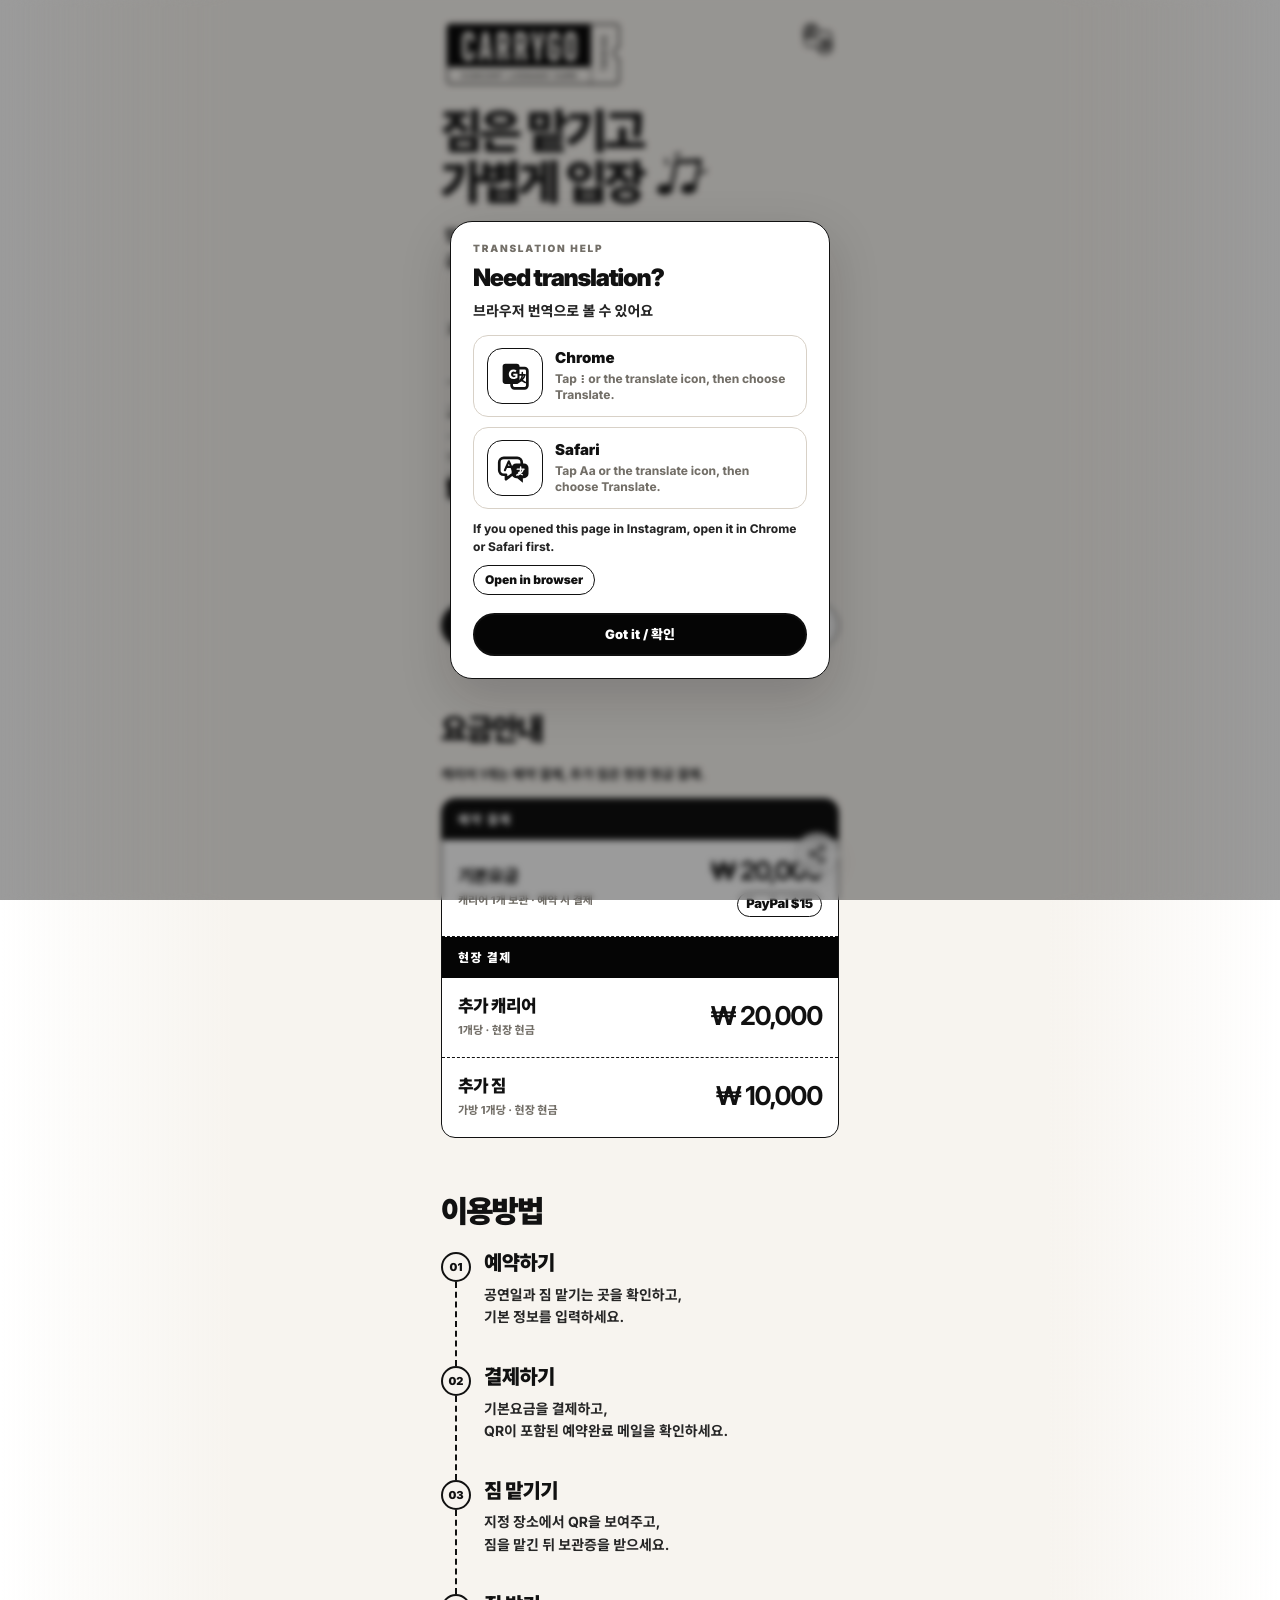
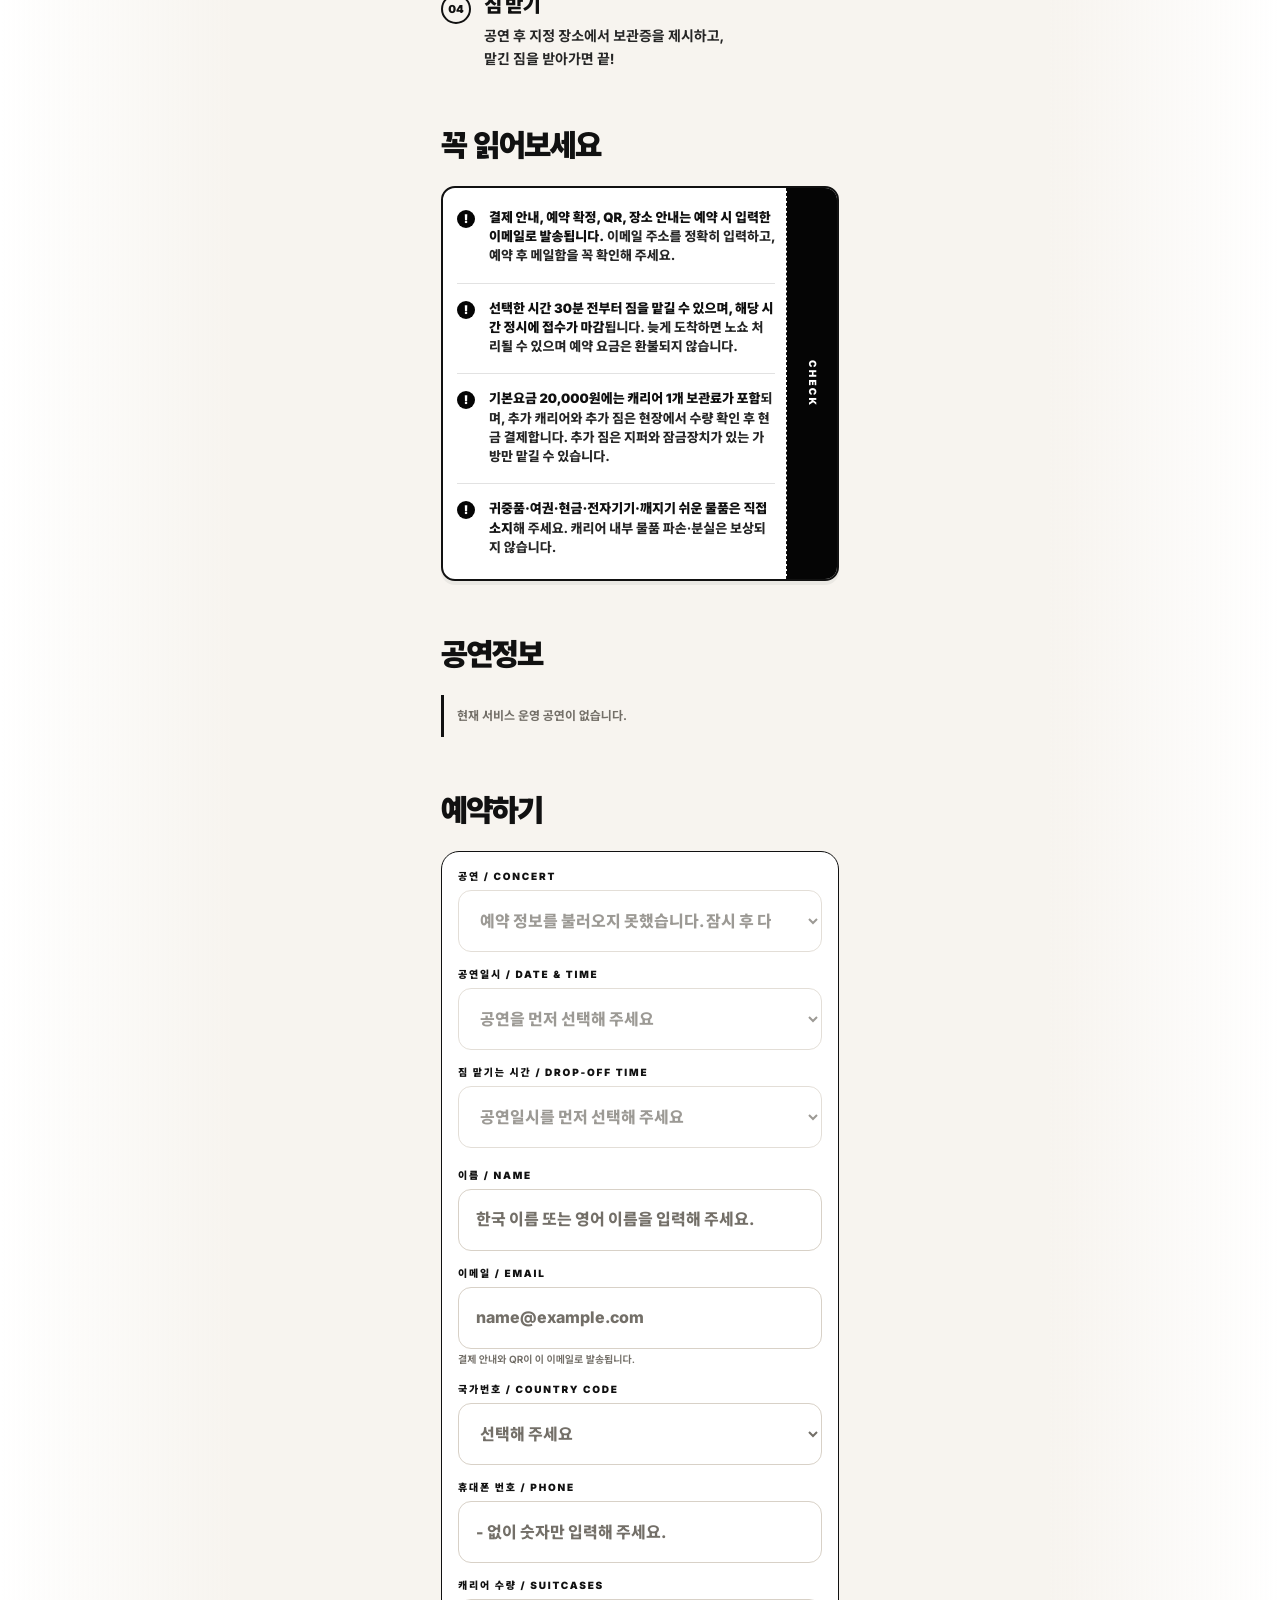
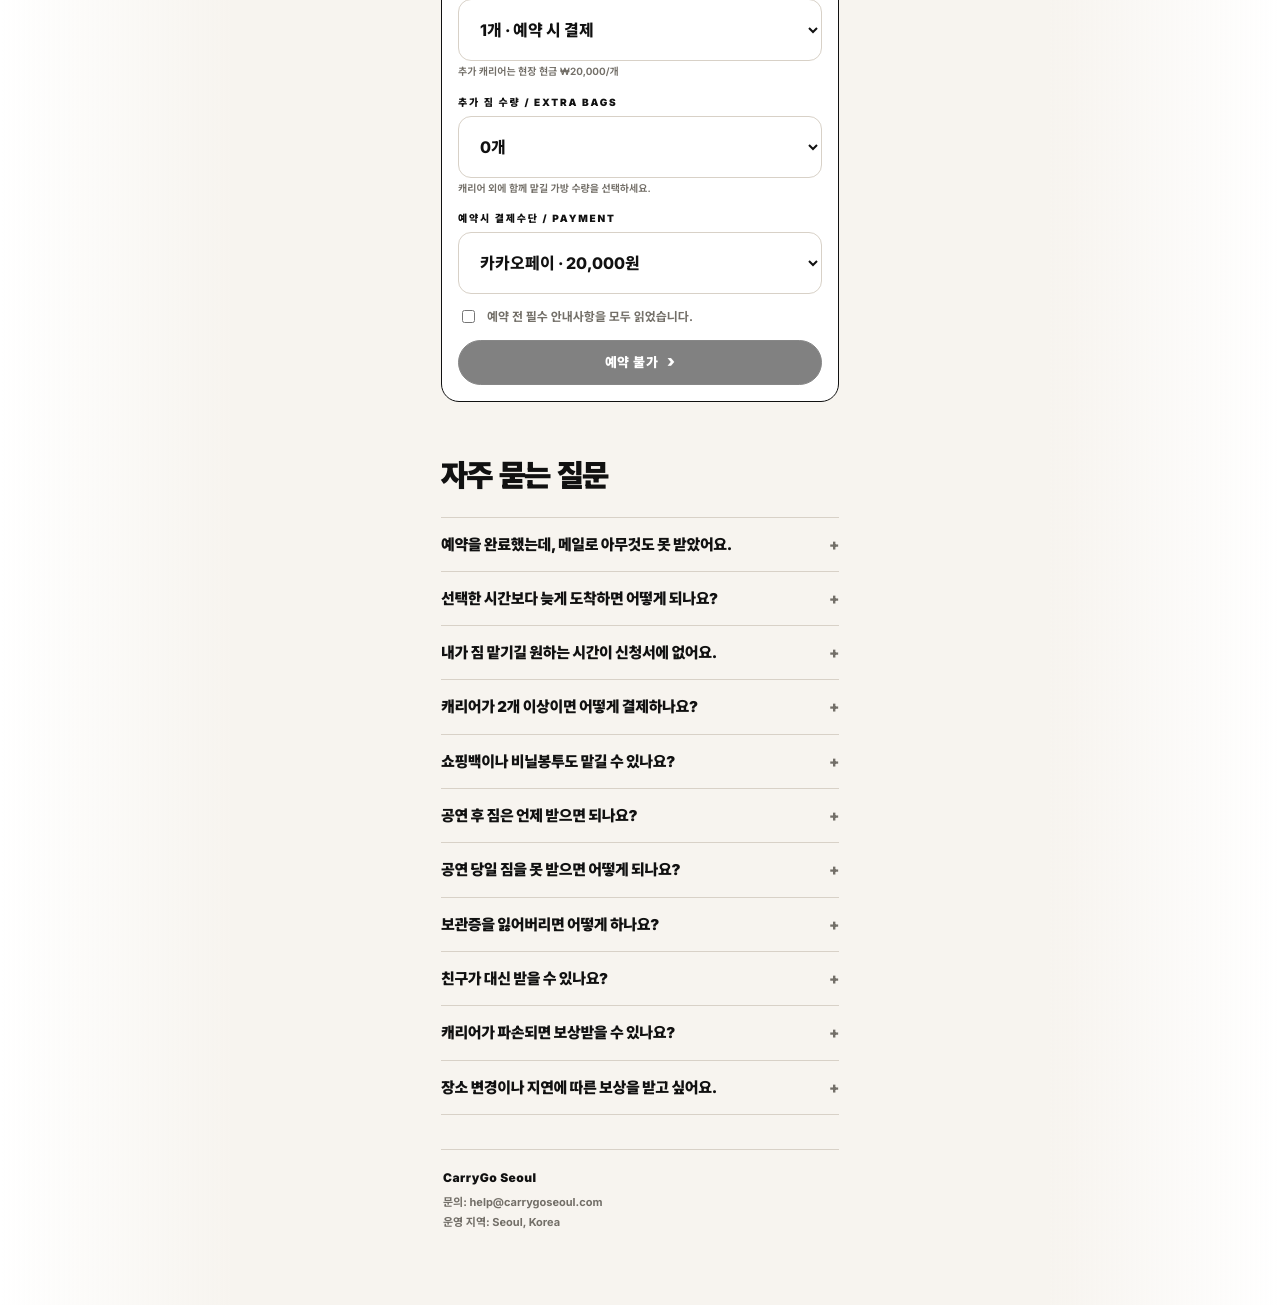
==== index.html @ 1ddda3d1 "Add Google Analytics tag" ====
<!DOCTYPE html>
<html lang="ko">
<head>
<!-- Google tag (gtag.js) -->
<script async src="https://www.googletagmanager.com/gtag/js?id=G-291RRRV8HE"></script>
<script>
  window.dataLayer = window.dataLayer || [];
  function gtag(){dataLayer.push(arguments);}
  gtag('js', new Date());

  gtag('config', 'G-291RRRV8HE');
</script>
<meta charset="utf-8">
<meta name="viewport" content="width=device-width, initial-scale=1">
<title>캐리고서울 CarryGo Seoul | 공연 짐보관 · 콘서트 캐리어 보관</title>
<meta name="description" content="CARRYGO Seoul. 콘서트 관객을 위한 현장 짐 보관·수령 서비스. 캐리어는 맡기고 공연에만 집중하세요.">
<meta name="keywords" content="캐리고서울, CarryGo Seoul, 캐리고, 공연 짐보관, 콘서트 짐보관, 공연장 짐보관, 콘서트 캐리어 보관, 올림픽공원 짐보관, KSPO 짐보관, 서울 짐보관">
<meta name="robots" content="index,follow,max-image-preview:large">
<meta name="naver-site-verification" content="9fda0472a20d64fa7b8d37042b43562c49956200" />
<link rel="canonical" href="https://www.carrygoseoul.com/">
<meta property="og:type" content="website">
<meta property="og:site_name" content="CarryGo Seoul">
<meta property="og:title" content="CarryGo Seoul">
<meta property="og:description" content="CARRYGO Seoul. 콘서트 관객을 위한 현장 짐 보관·수령 서비스. 캐리어는 맡기고 공연에만 집중하세요.">
<meta property="og:url" content="https://www.carrygoseoul.com/">
<meta property="og:image" content="https://www.carrygoseoul.com/assets/logo/carrygo_logo_final.png">
<meta name="twitter:card" content="summary_large_image">
<script type="application/ld+json">
{
  "@context": "https://schema.org",
  "@type": "LocalBusiness",
  "name": "캐리고서울 CarryGo Seoul",
  "alternateName": ["CarryGo Seoul", "캐리고", "캐리고서울"],
  "url": "https://www.carrygoseoul.com/",
  "description": "콘서트 관객을 위한 공연장 앞 짐보관 서비스",
  "areaServed": "Seoul",
  "serviceType": ["공연 짐보관", "콘서트 짐보관", "캐리어 보관"]
}
</script>
<link rel="icon" href="assets/icons/favicon.svg" type="image/svg+xml">
<link rel="preload" href="assets/fonts/WantedSansVariable.woff2" as="font" type="font/woff2" crossorigin>
<link rel="preconnect" href="https://fonts.googleapis.com">
<link rel="preconnect" href="https://fonts.gstatic.com" crossorigin>
<link href="https://fonts.googleapis.com/css2?family=Inter:wght@600;700;800;900&family=Noto+Sans+KR:wght@400;600;700;800;900&display=swap" rel="stylesheet">
<link rel="stylesheet" href="css/tokens.css">
<script>
(function(){
  if('scrollRestoration' in history) history.scrollRestoration='manual';
  if(location.hash) history.replaceState(null,'',location.pathname+location.search);
  window.__carrygoTopNow=function(){window.scrollTo(0,0)};
})();
</script>
<style>
@font-face{font-family:'Wanted Sans Variable';src:url('assets/fonts/WantedSansVariable.woff2') format('woff2-variations');font-weight:400 1000;font-style:normal;font-display:block}
*{box-sizing:border-box}html{width:100%;max-width:100%;scroll-behavior:smooth;overflow-x:hidden;overscroll-behavior-x:none}body{width:100%;max-width:100%;margin:0;background:var(--cg-warm-paper);color:var(--cg-ink);font-family:var(--font-sans);-webkit-font-smoothing:antialiased;text-rendering:geometricPrecision;overflow-x:hidden;overscroll-behavior-x:none;touch-action:pan-y}a{text-decoration:none;color:inherit}button,input,select,textarea{font:inherit}.page{position:relative;max-width:430px;margin:0 auto;background:var(--cg-warm-paper);min-height:100vh;padding:16px;overflow-x:hidden}.topbar{position:relative;display:flex;align-items:center;justify-content:space-between;gap:10px;margin-bottom:14px}.logo-lockup{width:174px;height:auto;display:block;mix-blend-mode:multiply;flex:0 0 auto}.top-actions{position:absolute;right:0;top:0;display:flex;align-items:flex-start;gap:8px}.top-cta{display:none}.lang-tabs{display:flex;align-items:center;gap:2px;border:1px solid var(--cg-line);border-radius:999px;background:rgba(255,255,255,.55);padding:3px;flex:0 0 auto;white-space:nowrap}.lang-tabs button{border:0;background:transparent;border-radius:999px;min-width:30px;height:32px;padding:0 6px;font-size:10px;line-height:1;font-weight:900;letter-spacing:.02em;color:var(--cg-muted);white-space:nowrap;display:inline-flex;align-items:center;justify-content:center}.lang-tabs button.active{min-width:42px;background:var(--cg-black);color:#fff}.translate-trigger{width:42px;height:42px;border:0;background:transparent;color:var(--cg-ink);padding:1px;display:inline-flex;align-items:center;justify-content:center;cursor:pointer;flex:0 0 auto}.translate-trigger svg{display:block;width:36px;height:36px;overflow:visible}.translate-trigger svg *{vector-effect:non-scaling-stroke}.translate-trigger:focus-visible{outline:2px solid var(--cg-ink);outline-offset:3px;border-radius:10px}.hero{position:relative;padding:2px 0 8px;overflow:hidden}.hero-display{margin:12px 0 20px}.hero-line{display:block;font-size:43px;line-height:.94;font-weight:850;letter-spacing:-.025em;text-transform:uppercase;color:#A29C94}.hero-line .luggage-word{color:#8C867E}.hero-line.pickup{white-space:nowrap;font-size:39px;letter-spacing:-.015em;text-transform:uppercase;font-weight:900;color:#050505;margin-top:7px}.hero-line.soft{color:#69645E;font-size:36px;line-height:1;letter-spacing:-.035em;margin:10px 0 9px;font-weight:925}.hero-korean{font-size:16px;line-height:1.55;font-weight:700;letter-spacing:-.035em;color:var(--cg-charcoal);margin:0 0 16px;word-break:keep-all}.hero-korean strong{font-weight:800;color:var(--cg-ink)}.hero-label{display:inline-flex;align-items:center;border:1.4px solid var(--cg-ink);border-radius:999px;padding:7px 11px;background:rgba(255,255,255,.55);font-size:11px;line-height:1;font-weight:950;letter-spacing:-.02em;color:var(--cg-ink);margin:5px 0 11px}.hero-title-kr{position:relative;z-index:2;margin:0;font-family:'Wanted Sans Variable',var(--font-sans);font-size:45px;line-height:1.07;letter-spacing:-.058em;font-weight:900;color:var(--cg-ink);word-break:keep-all;text-align:left;padding-left:0}.hero-note{display:inline-block;width:.98em;height:1.02em;margin-left:9px;vertical-align:top;transform:translateY(-.18em) rotate(13deg);transform-origin:left bottom;color:var(--cg-ink)}.hero-note svg{display:block;width:100%;height:100%;overflow:visible}.hero-note path{fill:none;stroke:currentColor;stroke-width:4.4;stroke-linecap:round;stroke-linejoin:round}.hero-note .note-beam{stroke-width:5.4}.hero-note .note-head{fill:currentColor;stroke:currentColor;stroke-width:1}.hero-note .note-pop{stroke-width:3.4;opacity:.9}.hero-copy{position:relative;z-index:2;margin:14px 0 0;font-size:15.8px;line-height:1.68;font-weight:800;letter-spacing:-.018em;color:var(--cg-charcoal);word-break:keep-all;text-align:left;padding-left:4px}.hero-visual{position:relative;z-index:1;margin:-36px -18px 2px;padding:0}.hero-visual img{display:block;width:98%;height:auto;margin:0 auto;filter:contrast(1.12);mix-blend-mode:multiply}.hero-service-caption{position:relative;z-index:2;margin:6px 0 8px;text-align:center;font-size:12.5px;line-height:1.35;font-weight:800;letter-spacing:-.025em;color:var(--cg-muted);word-break:keep-all}.kicker{font-size:10px;line-height:1;letter-spacing:var(--letter-wide);font-weight:900;text-transform:uppercase;color:var(--cg-muted)}h1{margin:12px 0 14px;font-size:48px;line-height:.92;letter-spacing:-.055em;font-weight:900}p{margin:0;color:var(--cg-charcoal);font-size:15px;line-height:1.55;word-break:keep-all}.cta-row{position:relative;z-index:3;display:flex;gap:10px;margin-top:0}.btn{border:1.7px solid var(--cg-ink);border-radius:999px;padding:15px 16px;font-size:13px;line-height:1;font-weight:900;letter-spacing:.04em;text-transform:uppercase;text-align:center;display:inline-flex;align-items:center;justify-content:center;cursor:pointer}.btn.primary{position:relative;overflow:hidden;background:var(--cg-black);color:#fff;flex:1;box-shadow:none;transition:transform .15s ease}.btn.primary:active{box-shadow:none}.btn.cta-motion:not(:disabled):before{content:"";position:absolute;inset:0;background:linear-gradient(105deg,transparent 0%,transparent 38%,rgba(255,255,255,.16) 50%,transparent 62%,transparent 100%);transform:translateX(-120%);animation:ctaSheen 3.8s ease-in-out infinite;pointer-events:none}.btn.cta-motion:after{content:"›";display:inline-block;margin-left:8px;font-size:17px;line-height:.7;font-weight:950;transform:translateY(-1px)}.btn.cta-motion span,.btn.cta-motion{isolation:isolate}.btn.secondary{background:#fff;color:var(--cg-ink)}@keyframes ctaSheen{0%,45%{transform:translateX(-120%);opacity:0}55%{opacity:1}72%,100%{transform:translateX(120%);opacity:0}}@media(prefers-reduced-motion:reduce){.btn.cta-motion:not(:disabled):before{animation:none;display:none}}.btn.full{width:100%}.btn:disabled{opacity:.5;cursor:not-allowed}.section{margin-top:36px}.ticket-card{position:relative;border:1.8px solid var(--cg-ink);border-radius:14px;background:#fff;overflow:hidden}.ticket-card.paper{background:var(--cg-paper)}.ticket-head{background:var(--cg-black);color:white;display:flex;align-items:flex-start;justify-content:space-between;gap:12px;min-height:60px;padding:14px 16px}.ticket-head>div:first-child{min-width:0;flex:1}.ticket-title{font-weight:900;letter-spacing:.01em;font-size:23px;line-height:1.04;word-break:keep-all;overflow-wrap:break-word}.ticket-sub{font-size:10px;letter-spacing:var(--letter-wide);text-transform:uppercase;font-weight:900;color:inherit}.ticket-body{padding:16px}.ticket-body.tight{padding:12px 14px}.ticket-row{display:grid;grid-template-columns:1fr auto;gap:12px;align-items:center;padding:13px 0;border-bottom:1px solid var(--cg-line)}.ticket-row:last-child{border-bottom:0}.row-label{font-size:10px;letter-spacing:var(--letter-wide);text-transform:uppercase;font-weight:900;color:var(--cg-muted)}.row-value{margin-top:5px;font-size:15px;line-height:1.25;font-weight:800}.row-meta{font-size:12px;line-height:1.25;color:var(--cg-muted);text-align:right;font-weight:700}.status-pill{display:inline-flex;align-items:center;gap:7px;border:1.2px solid rgba(255,255,255,.65);border-radius:999px;padding:7px 10px;font-size:10px;letter-spacing:.12em;font-weight:900;text-transform:uppercase;white-space:nowrap;color:#fff;flex-shrink:0}.status-dot{width:7px;height:7px;background:#29d66f;border-radius:50%;box-shadow:0 0 0 2px rgba(41,214,111,.18)}.status-pill.closed .status-dot{background:#8b8b8b;box-shadow:0 0 0 2px rgba(139,139,139,.18)}.hidden{display:none!important}.step-grid{display:grid;grid-template-columns:1fr;gap:0;margin-left:15px;padding-left:28px}.timeline-step{position:relative;padding:0 0 36px}.timeline-step:before{content:"";position:absolute;left:-29px;top:30px;bottom:0;border-left:2px dashed var(--cg-ink)}.timeline-step:last-child{padding-bottom:0}.timeline-step:last-child:before{display:none}.timeline-no{position:absolute;left:-43px;top:0;width:30px;height:30px;border:2px solid var(--cg-ink);border-radius:999px;background:var(--cg-warm-paper);display:grid;place-items:center;font-size:11px;font-weight:950}.timeline-step strong{display:block;font-size:20px;line-height:1.18;font-weight:950;letter-spacing:-.035em}.timeline-step small{display:block;margin-top:9px;font-size:14px;line-height:1.62;color:var(--cg-charcoal);font-weight:700;word-break:keep-all}.desktop-grid>.section:first-of-type{margin-top:20px}.concert-list{display:grid;gap:20px}.concert-card-wrap{display:grid;gap:8px}.concert-guide-copy{padding:2px 4px 0;text-align:left}.concert-guide-link{display:inline-block;font-size:13px;line-height:1.35;font-weight:900;color:var(--cg-ink);text-decoration:underline;text-underline-offset:3px}.concert-guide-note{margin-top:5px;font-size:11px;line-height:1.5;font-weight:750;color:var(--cg-muted);word-break:keep-all}.loading-card{border:1.6px dashed var(--cg-line);border-radius:14px;padding:18px;background:rgba(255,255,255,.55);font-size:13px;font-weight:850;color:var(--cg-muted);line-height:1.5}.how-card{border:1.5px solid var(--cg-ink);border-radius:14px;background:#fff;padding:14px;display:grid;grid-template-columns:34px 1fr;gap:12px;align-items:start}.how-card .num{width:28px;height:28px;border-radius:999px;background:var(--cg-black);color:#fff;display:grid;place-items:center;font-size:12px;font-weight:900}.how-card strong{display:block;font-size:16px;line-height:1.2;font-weight:900}.how-card small{display:block;margin-top:5px;font-size:12px;line-height:1.45;color:var(--cg-muted);font-weight:700}.step{border:1.4px solid var(--cg-ink);border-radius:12px;padding:12px 10px;min-height:104px;display:flex;flex-direction:column;justify-content:space-between;background:#fff}.step .num{width:24px;height:24px;border-radius:999px;background:var(--cg-black);color:white;display:grid;place-items:center;font-size:11px;font-weight:900}.step strong{display:block;font-size:13px;line-height:1.15;letter-spacing:-.02em}.step small{display:block;margin-top:5px;font-size:10px;line-height:1.3;color:var(--cg-muted);font-weight:700}.ticket-mini{border:1.8px solid var(--cg-ink);border-radius:12px;display:grid;grid-template-columns:1fr 76px;overflow:hidden;min-height:92px;background:#fff}.ticket-mini.paper{background:var(--cg-warm-paper)}.ticket-mini .main{padding:14px}.ticket-mini .stub{border-left:1.5px dashed var(--cg-ink);display:grid;place-items:center;position:relative}.ticket-mini .stub:after{content:"";position:absolute;right:-11px;top:50%;width:20px;height:20px;border:1.8px solid var(--cg-ink);background:var(--cg-warm-paper);border-radius:999px;transform:translateY(-50%)}.stub-code{writing-mode:vertical-rl;text-orientation:mixed;letter-spacing:.18em;font-size:11px;font-weight:900}.tag-label{font-size:11px;letter-spacing:var(--letter-wide);text-transform:uppercase;font-weight:950;color:var(--cg-muted)}.claim-number{font-size:37px;line-height:.94;font-weight:900;letter-spacing:-.035em;margin:10px 0 4px}.claim-number.compact{font-size:30px}.divider-dash{border-top:1.6px dashed var(--cg-ink);margin:12px 0}.section-title{display:flex;align-items:flex-end;justify-content:space-between;gap:20px;margin:58px 0 24px}.section-title h2{margin:0;font-family:'Wanted Sans Variable',var(--font-sans);font-size:31px;line-height:1.04;letter-spacing:-.045em;word-spacing:.04em;font-weight:950;color:var(--cg-ink)}.section-title h2.kr-title{font-family:'Wanted Sans Variable',var(--font-sans);font-size:31px;line-height:1.04;letter-spacing:-.045em;font-weight:950}.section-title span{font-size:11px;line-height:1.25;letter-spacing:.08em;color:var(--cg-muted);text-transform:uppercase;font-weight:950;opacity:.7;text-align:right;white-space:nowrap}.price-note{margin:-4px 0 12px;font-size:13px;line-height:1.5;font-weight:800;color:var(--cg-charcoal);word-break:keep-all}.receipt{border:1.8px solid var(--cg-ink);border-radius:14px;background:#fff;overflow:hidden}.receipt-group{background:var(--cg-black);color:#fff;padding:12px 16px;font-size:12px;font-weight:950;letter-spacing:.12em;text-transform:uppercase}.receipt-hint{display:block;margin-top:3px;font-size:10px;line-height:1.35;letter-spacing:0;text-transform:none;font-weight:800;opacity:.78}.receipt-line{display:grid;grid-template-columns:1fr auto;gap:12px;align-items:center;padding:19px 16px;border-bottom:1px dashed var(--cg-ink)}.receipt-line:last-child{border-bottom:0}.receipt-line strong{font-size:26px;line-height:1;letter-spacing:-.05em;text-align:right}.receipt-line small{display:inline-block;margin-top:7px;border:1.2px solid var(--cg-ink);border-radius:999px;padding:5px 8px;font-size:13px;color:var(--cg-ink);font-weight:950;letter-spacing:-.02em}.note{border-left:3px solid var(--cg-ink);padding:12px 0 12px 13px;color:var(--cg-muted);font-size:12px;line-height:1.45;font-weight:700}.faq-list{display:block;border-top:1px solid var(--cg-line)}.faq-item{border-bottom:1px solid var(--cg-line);padding:0;background:transparent}.faq-item strong{display:block;font-size:15px;line-height:1.42;font-weight:900;letter-spacing:-.025em;color:var(--cg-ink)}.faq-item p{margin:0;padding:0 0 16px;font-size:13px;line-height:1.58;font-weight:700;color:var(--cg-charcoal)}.faq-item summary{cursor:pointer;list-style:none;padding:16px 0}.faq-item summary::-webkit-details-marker{display:none}.faq-item summary strong{display:block;padding-right:24px;position:relative}.faq-item summary strong:after{content:"+";position:absolute;right:0;top:0;font-weight:950;color:var(--cg-muted)}.faq-item[open] summary strong:after{content:"–"}.checklist{position:relative;border:2px solid var(--cg-ink);border-radius:14px;background:#fff;padding:5px 62px 5px 14px;overflow:hidden;box-shadow:0 4px 0 rgba(17,17,17,.05)}.checklist:before{content:"";position:absolute;top:0;bottom:0;right:50px;border-left:1.8px dashed var(--cg-ink);z-index:2}.checklist:after{content:"CHECK";position:absolute;right:0;top:0;bottom:0;width:50px;display:grid;place-items:center;writing-mode:vertical-rl;text-orientation:mixed;font-size:10px;font-weight:950;letter-spacing:.22em;color:#fff;background:var(--cg-black)}.check-item{display:grid;grid-template-columns:22px 1fr;gap:10px;align-items:start;padding:16px 0;border-bottom:1px solid rgba(17,17,17,.12);font-size:13px;line-height:1.48;font-weight:800;color:var(--cg-charcoal)}.check-item:last-child{border-bottom:0}.check-mark{width:18px;height:18px;border-radius:999px;background:var(--cg-black);color:#fff;display:grid;place-items:center;font-size:12px;font-weight:950;margin-top:1px}.check-item b{color:var(--cg-ink);font-weight:950}.email-suggest{display:none;margin-top:7px;font-size:12px;line-height:1.35;color:var(--cg-ink);font-weight:800}.email-suggest button{border:1.2px solid var(--cg-ink);border-radius:999px;background:#fff;padding:5px 8px;margin-left:4px;font-size:12px;font-weight:950}.confirm-layer{position:fixed;inset:0;z-index:9999;display:grid;place-items:center;padding:18px;background:rgba(17,17,17,.42);backdrop-filter:blur(3px)}.confirm-layer[hidden]{display:none}.confirm-card{width:min(100%,380px);max-width:calc(100vw - 28px);max-height:calc(100vh - 36px);overflow:auto;border:1.6px solid var(--cg-ink);border-radius:22px;background:var(--cg-paper);box-shadow:0 18px 50px rgba(17,17,17,.18);padding:22px}.confirm-kicker{font-size:10px;line-height:1;letter-spacing:var(--letter-wide);font-weight:950;text-transform:uppercase;color:var(--cg-muted);margin-bottom:10px}.confirm-title{margin:0;font-size:24px;line-height:1.14;letter-spacing:-.05em;font-weight:950;color:var(--cg-ink);word-break:normal;overflow-wrap:anywhere;white-space:pre-line}.confirm-copy{margin-top:10px;font-size:14px;line-height:1.55;font-weight:750;color:var(--cg-charcoal);word-break:keep-all;overflow-wrap:anywhere;max-width:100%}.translate-guide{display:grid;gap:10px;margin-top:12px}.translate-guide-row{display:grid;grid-template-columns:56px minmax(0,1fr);gap:12px;align-items:center;border:1.2px solid var(--cg-line);border-radius:15px;background:#fff;padding:12px 13px}.translate-guide-icon{width:56px;height:56px;border:1.4px solid var(--cg-ink);border-radius:15px;display:grid;place-items:center;color:var(--cg-ink);background:var(--cg-paper);font-size:20px;line-height:1;font-weight:950;letter-spacing:-.04em}.translate-guide-icon svg{width:36px;height:36px;display:block}.translate-guide-copy strong{display:block;font-size:15px;line-height:1.2;font-weight:950;color:var(--cg-ink)}.translate-guide-copy span{display:block;margin-top:4px;font-size:12px;line-height:1.38;font-weight:750;color:var(--cg-muted);word-break:normal;overflow-wrap:anywhere}.translate-guide-note{margin-top:11px;font-size:12px;line-height:1.45;font-weight:750;color:var(--cg-charcoal);word-break:normal;overflow-wrap:anywhere}.translate-open-link{display:inline-flex;margin-top:10px;border:1.2px solid var(--cg-ink);border-radius:999px;padding:8px 11px;background:#fff;color:var(--cg-ink);font-size:12px;line-height:1;font-weight:950;text-decoration:none}.confirm-value{margin-top:16px;border:1.3px solid var(--cg-line);border-radius:14px;background:#fff;padding:14px 15px;font-size:18px;line-height:1.25;font-weight:900;color:var(--cg-ink);overflow-wrap:anywhere}.confirm-value.copyable{display:flex;align-items:center;justify-content:space-between;gap:10px;padding:11px 12px 11px 15px}.confirm-value-text{min-width:0;overflow-wrap:anywhere}.confirm-copy-btn{border:1.3px solid var(--cg-ink);border-radius:999px;background:var(--cg-black);color:#fff;padding:9px 11px;font-size:12px;line-height:1;font-weight:950;white-space:nowrap;flex:0 0 auto}.confirm-actions{display:grid;grid-template-columns:1fr 1fr;gap:8px;margin-top:18px}.confirm-actions button{border:1.5px solid var(--cg-ink);border-radius:999px;padding:14px 10px;font-size:13px;line-height:1;font-weight:950}.confirm-cancel{background:#fff;color:var(--cg-ink)}.confirm-ok{background:var(--cg-black);color:#fff}.form-card{border:1.6px solid var(--cg-ink);border-radius:18px;padding:16px;display:flex;flex-direction:column;gap:14px;background:#fff}.field label{display:block;font-size:10px;font-weight:950;letter-spacing:var(--letter-wide);text-transform:uppercase;color:var(--cg-ink);margin-bottom:7px}.field input,.field select,.field textarea{width:100%;min-height:62px;border:1.3px solid var(--cg-line);border-radius:13px;padding:16px 17px;background:#fff;color:var(--cg-ink);font-size:16px;line-height:1.2;font-weight:800}.field input::placeholder,.field textarea::placeholder{color:var(--cg-muted);opacity:1}.field select:required:invalid,.field select:disabled{color:var(--cg-muted);-webkit-text-fill-color:var(--cg-muted)}.field select option{color:var(--cg-ink);-webkit-text-fill-color:var(--cg-ink)}.field select{appearance:auto;-webkit-appearance:menulist;padding-right:34px}.field textarea{resize:vertical;min-height:96px}.phone-row{display:grid;grid-template-columns:96px 1fr;gap:10px;align-items:start}.help{margin-top:5px;font-size:10px;line-height:1.35;color:var(--cg-muted);font-weight:650}.strong-help{color:var(--cg-charcoal);font-weight:800}.two{display:grid;grid-template-columns:1fr 1fr;gap:10px}.agree{display:flex;gap:9px;align-items:flex-start;font-size:12px;line-height:1.45;color:var(--cg-muted);font-weight:700}.agree input{margin-top:2px}.result{display:none;border:1.6px solid var(--cg-ink);border-radius:14px;background:var(--cg-warm-paper);padding:14px}.result.loading{border-style:dashed;background:rgba(255,255,255,.62);padding:13px 14px}.loading-inline{display:flex;align-items:center;gap:12px}.loading-icon{width:34px;height:34px;border:1.6px solid var(--cg-ink);border-radius:999px;background:#fff;display:grid;place-items:center;flex:0 0 auto;position:relative}.loading-icon:before{content:"";width:15px;height:15px;border:2px solid var(--cg-line);border-top-color:var(--cg-ink);border-radius:50%;animation:carrygoSpin .8s linear infinite}.loading-copy strong{display:block;font-size:15px;line-height:1.25;font-weight:950;letter-spacing:-.025em;color:var(--cg-ink)}.loading-copy span{display:block;margin-top:3px;font-size:12px;line-height:1.4;font-weight:750;color:var(--cg-muted)}@keyframes carrygoSpin{to{transform:rotate(360deg)}}.result h3{margin:0 0 8px;font-size:18px}.result code{background:#fff;border:1px solid var(--cg-line);border-radius:7px;padding:3px 6px;font-weight:900}.error{color:var(--cg-muted-red)!important}.provider-info{margin-top:34px;border-top:1.4px solid var(--cg-line);padding:18px 2px 6px;color:var(--cg-muted);font-size:11px;line-height:1.65;font-weight:700}.provider-info strong{display:block;color:var(--cg-ink);font-size:12px;font-weight:950;letter-spacing:.04em;margin-bottom:5px}.provider-info a{text-decoration:underline;text-underline-offset:2px}.provider-grid{display:grid;gap:2px}.bottom-space{height:20px}@media(max-width:400px){.page{padding-left:14px;padding-right:14px}.hero-title-kr{font-family:'Wanted Sans Variable',var(--font-sans);font-size:43px;line-height:1.08;letter-spacing:-.054em;font-weight:900}.hero-note{width:.96em;height:1em;margin-left:8px;transform:translateY(-.17em) rotate(13deg)}.hero-copy{font-size:14.9px;line-height:1.64;letter-spacing:-.014em;margin-top:14px;padding-left:3px}.hero-visual{margin:-34px -14px 2px}.hero-service-caption{font-size:12px;margin-top:6px;margin-bottom:8px;letter-spacing:-.02em}.topbar{gap:8px;margin-bottom:12px}.logo-lockup{width:154px}.lang-tabs{gap:1px;padding:3px}.lang-tabs button{min-width:28px;height:31px;padding:0 5px;font-size:9.5px}.lang-tabs button.active{min-width:40px}.cta-row{gap:8px}.cta-row .btn{min-width:0;flex:1 1 0;padding:14px 8px;font-size:12px;letter-spacing:-.015em}.receipt-line{grid-template-columns:minmax(0,1fr) auto;gap:8px;padding:17px 13px}.receipt-line strong{font-size:22px;white-space:nowrap}.receipt-line small{font-size:11px;padding:5px 7px}.ticket-body{padding:14px}.section-title{gap:12px}.section-title h2,.section-title h2.kr-title{font-size:29px;line-height:1.06}.section-title span{font-size:10px;letter-spacing:.04em}}@media(min-width:760px){body{background:linear-gradient(90deg,rgba(255,255,255,.28),var(--cg-warm-paper) 18%,var(--cg-warm-paper) 82%,rgba(255,255,255,.28))}.page{max-width:430px;margin:0 auto;padding:18px 16px 48px}.desktop-grid{display:block}.concert-list{grid-template-columns:1fr}.hero-line{font-size:43px}.hero-line.pickup{font-size:39px}.hero-line.soft{font-size:36px}.hero h1,h1{font-size:48px}.logo-lockup{width:184px}.section.desktop-span{grid-column:auto}.desktop-columns{display:block}.price-grid{grid-template-columns:1fr}.form-card{display:flex;flex-direction:column}.form-card .full,.form-card .result,.form-card .agree,.form-card .submit-wrap{grid-column:auto}}
.price-item-title{font-size:17px;line-height:1.25;font-weight:950;letter-spacing:-.035em;color:var(--cg-ink)}.price-item-meta{margin-top:5px;font-size:11px;line-height:1.35;font-weight:750;color:var(--cg-muted)}
.share-fab{position:fixed;right:max(15px,calc((100vw - 430px)/2 + 15px));bottom:18px;z-index:9000;border:1.2px solid rgba(17,17,17,.22);border-radius:999px;background:rgba(255,255,255,.58);color:rgba(17,17,17,.82);width:44px;height:44px;padding:0;display:inline-flex;align-items:center;justify-content:center;box-shadow:0 8px 22px rgba(17,17,17,.08);backdrop-filter:blur(10px);-webkit-backdrop-filter:blur(10px);cursor:pointer;-webkit-tap-highlight-color:transparent;transition:opacity .16s ease,transform .16s ease,background .16s ease}.share-fab svg{width:20px;height:20px;display:block;fill:none;stroke:currentColor;stroke-width:2.15;stroke-linecap:round;stroke-linejoin:round}.share-fab span{position:absolute;width:1px;height:1px;margin:-1px;padding:0;overflow:hidden;clip:rect(0 0 0 0);white-space:nowrap;border:0}.share-fab:active{transform:translateY(1px);background:rgba(255,255,255,.76)}.share-fab.is-hidden{opacity:0;pointer-events:none}.share-toast{position:fixed;left:50%;bottom:76px;z-index:9001;width:min(360px,calc(100vw - 32px));transform:translate(-50%,8px);border:1.4px solid var(--cg-ink);border-radius:999px;background:#fff;color:var(--cg-ink);padding:12px 15px;font-size:12px;line-height:1.35;font-weight:850;text-align:center;box-shadow:0 8px 22px rgba(17,17,17,.12);opacity:0;pointer-events:none;transition:opacity .16s ease,transform .16s ease}.share-toast.show{opacity:1;transform:translate(-50%,0)}@media(min-width:760px){.share-fab{right:max(22px,calc((100vw - 430px)/2 + 16px));bottom:24px}.share-toast{bottom:84px}}@media(max-width:400px){.share-fab{right:14px;bottom:16px;width:42px;height:42px}.share-toast{bottom:72px;font-size:11.5px}}
</style>
</head>
<body>
<main class="page">
  <header class="topbar">
    <img class="logo-lockup" src="assets/logo/carrygo_logo_final.png" alt="CARRYGO Seoul">
    <div class="top-actions">
      <button class="translate-trigger" id="translateHelpBtn" type="button" title="Translation help" aria-label="Translation help"><svg viewBox="0 0 96 96" aria-hidden="true" focusable="false"><g fill="none" stroke="currentColor" stroke-width="1.35" stroke-linecap="round" stroke-linejoin="round"><circle cx="30" cy="28" r="20"/><circle cx="66" cy="68" r="20"/><path d="M50 28h21c8 0 13 5 13 13v15"/><path d="M84 56v12l-9-9"/><path d="M46 68H25c-8 0-13-5-13-13V42"/><path d="M12 42V30l9 9"/></g><g fill="currentColor" stroke="none" font-family="Noto Sans KR, Noto Sans CJK KR, sans-serif" font-weight="800"><text x="30" y="39" text-anchor="middle" font-size="32">文</text><text x="66" y="80" text-anchor="middle" font-size="38">A</text></g></svg></button>
    </div>
  </header>

  <div class="desktop-grid">
    <section class="hero">
      <h1 class="hero-title-kr">짐은 맡기고<br>가볍게 입장<span class="hero-note" aria-hidden="true"><svg viewBox="0 0 58 62" focusable="false"><path class="note-beam" d="M19 11c9.8-2.1 18.8-4.5 28.8-8"/><path class="note-stem left" d="M19 11c.8 11.7 1.1 23.6.7 35.7"/><path class="note-stem right" d="M48 4c1.1 12.5 1 23.5.2 34.7"/><path class="note-head left" d="M18.4 42.7c-5.9-2.2-13 .7-14.7 5.4-1.6 4.4 2.6 8.1 8.7 7 6.3-1.1 10.9-5.5 10.1-9.2-.2-1.3-1.5-2.6-4.1-3.2Z"/><path class="note-head right" d="M47.4 34.8c-5.7-2-12.7.9-14.3 5.5-1.6 4.3 2.3 7.7 8.2 6.7 6.1-1 10.6-5.2 10-8.8-.2-1.5-1.3-2.7-3.9-3.4Z"/><path class="note-pop p1" d="M9 17c-2.2-1.7-3.1-3.7-3-5.9"/><path class="note-pop p2" d="M16 4c1.4-2.1 3-3.1 5.1-3.6"/><path class="note-pop p3" d="M53 18c2.3-1 4.1-2.6 5.2-4.8"/></svg></span></h1>
      <p class="hero-copy">맘 편히, 여유롭게!<br>공연을 즐기세요.</p>
      <figure class="hero-visual"><img src="assets/hero/carrygo-hero-service-scene-transparent.png" alt="공연장 앞에서 고객이 캐리어를 스태프에게 맡기는 장면" loading="eager" fetchpriority="high"></figure>
      <p class="hero-service-caption">CarryGo는 공연 관객을 위한 짐 보관 서비스입니다.</p>
      <div class="cta-row"><a class="btn primary cta-motion" href="#reserve">짐보관 예약하기</a><a class="btn secondary" href="#how">이용 방법 보기</a></div>
    </section>

    <section class="section desktop-span" id="price">
      <div class="section-title"><h2 class="kr-title">요금안내</h2></div>
      <p class="price-note">캐리어 1개는 예약 결제, 추가 짐은 현장 현금 결제.</p>
      <div class="receipt">
        <div class="receipt-group">예약 결제</div>
        <div class="receipt-line"><div><div class="price-item-title">기본요금</div><div class="price-item-meta">캐리어 1개 보관 · 예약 시 결제</div></div><strong>₩ 20,000<br><small>PayPal $15</small></strong></div>
        <div class="receipt-group">현장 결제</div>
        <div class="receipt-line"><div><div class="price-item-title">추가 캐리어</div><div class="price-item-meta">1개당 · 현장 현금</div></div><strong>₩ 20,000</strong></div>
        <div class="receipt-line"><div><div class="price-item-title">추가 짐</div><div class="price-item-meta">가방 1개당 · 현장 현금</div></div><strong>₩ 10,000</strong></div>
      </div>
    </section>

    <section class="section desktop-span" id="how" aria-label="service steps">
      <div class="section-title"><h2 class="kr-title">이용방법</h2></div>
      <div class="step-grid">
        <div class="timeline-step"><div class="timeline-no">01</div><strong>예약하기</strong><small>공연일과 짐 맡기는 곳을 확인하고,<br>기본 정보를 입력하세요.</small></div>
        <div class="timeline-step"><div class="timeline-no">02</div><strong>결제하기</strong><small>기본요금을 결제하고,<br>QR이 포함된 예약완료 메일을 확인하세요.</small></div>
        <div class="timeline-step"><div class="timeline-no">03</div><strong>짐 맡기기</strong><small>지정 장소에서 QR을 보여주고,<br>짐을 맡긴 뒤 보관증을 받으세요.</small></div>
        <div class="timeline-step"><div class="timeline-no">04</div><strong>짐 받기</strong><small>공연 후 지정 장소에서 보관증을 제시하고,<br>맡긴 짐을 받아가면 끝!</small></div>
      </div>
    </section>

    <section class="section desktop-span">
      <div class="section-title"><h2 class="kr-title">꼭 읽어보세요</h2></div>
      <div class="checklist">
        <div class="check-item"><span class="check-mark">!</span><span><b>결제 안내, 예약 확정, QR, 장소 안내는 예약 시 입력한 이메일로 발송됩니다.</b> 이메일 주소를 정확히 입력하고, 예약 후 메일함을 꼭 확인해 주세요.</span></div>
        <div class="check-item"><span class="check-mark">!</span><span><b>선택한 시간 30분 전부터 짐을 맡길 수 있으며, 해당 시간 정시에 접수가 마감</b>됩니다. 늦게 도착하면 노쇼 처리될 수 있으며 예약 요금은 환불되지 않습니다.</span></div>
        <div class="check-item"><span class="check-mark">!</span><span><b>기본요금 20,000원에는 캐리어 1개 보관료가 포함</b>되며, 추가 캐리어와 추가 짐은 현장에서 수량 확인 후 현금 결제합니다. 추가 짐은 지퍼와 잠금장치가 있는 가방만 맡길 수 있습니다.</span></div>
        <div class="check-item"><span class="check-mark">!</span><span><b>귀중품·여권·현금·전자기기·깨지기 쉬운 물품은 직접 소지</b>해 주세요. 캐리어 내부 물품 파손·분실은 보상되지 않습니다.</span></div>
      </div>
    </section>

    <section class="section" aria-label="available concerts">
      <div class="section-title"><h2 class="kr-title">공연정보</h2></div>
      <div class="concert-list" id="concertCards">
        <div class="loading-card">예약 가능한 공연 정보를 확인 중입니다.</div>
      </div>
    </section>

    <section class="section hidden" id="pastConcertSection" aria-label="closed concerts">
      <div class="concert-list" id="pastConcertCards"></div>
    </section>

    <section class="section desktop-span" id="reserve">
      <div class="section-title"><h2 class="kr-title">예약하기</h2></div>
      <form class="form-card" id="carrygoForm" novalidate>
        <div class="field"><label for="concertSelect">공연 / Concert</label><select name="concert_id" id="concertSelect" required disabled><option value="">선택해 주세요</option></select></div>
        <div class="field"><label for="dateSelect">공연일시 / Date &amp; Time</label><select name="concert_date_id" id="dateSelect" required disabled><option value="">선택해 주세요</option></select></div><div class="field"><label for="pickupTime">짐 맡기는 시간 / Drop-off Time</label><select name="pickup_time" id="pickupTime" required disabled><option value="">공연일시를 먼저 선택해 주세요</option></select><div class="help strong-help" id="pickupTimeHelp"></div></div>
        <div class="field"><label for="customerName">이름 / Name</label><input type="text" name="customer_name" id="customerName" required placeholder="한국 이름 또는 영어 이름을 입력해 주세요."></div>
        <div class="field"><label for="customerEmail">이메일 / Email</label><input name="customer_email" id="customerEmail" type="email" required pattern="[^\s@]+@[^\s@]+\.[^\s@]{2,}" placeholder="name@example.com" title="이메일 형식을 확인해 주세요. 예: name@example.com"><div class="help">결제 안내와 QR이 이 이메일로 발송됩니다.</div><div class="email-suggest" id="emailSuggest"></div></div>
        <div class="field"><label for="countrySelect">국가번호 / Country Code</label><select name="customer_country" id="countrySelect" required><option value="" disabled selected>선택해 주세요</option><option value="Korea" data-code="+82">Korea +82</option><option value="Japan" data-code="+81">Japan +81</option><option value="USA" data-code="+1">USA +1</option><option value="China" data-code="+86">China +86</option><option value="Hong Kong" data-code="+852">Hong Kong +852</option><option value="Taiwan" data-code="+886">Taiwan +886</option><option value="Singapore" data-code="+65">Singapore +65</option><option value="Thailand" data-code="+66">Thailand +66</option><option value="Other" data-code="">Other / 직접 입력</option></select><input type="hidden" name="country_code" id="countryCode" value=""><input class="hidden" type="tel" id="countryCodeManual" inputmode="tel" placeholder="국가번호 입력 예: +33" aria-label="Country code"><div class="help hidden" id="countryCodeManualHelp">목록에 없는 국가는 국가번호를 직접 입력해 주세요. 예: +33, +971</div></div>
        <div class="field"><label for="phoneNumber">휴대폰 번호 / Phone</label><input type="tel" name="phone_number" id="phoneNumber" inputmode="tel" required placeholder="- 없이 숫자만 입력해 주세요."></div>
        <div class="field"><label for="suitcaseCount">캐리어 수량 / Suitcases</label><select name="expected_suitcase_count" id="suitcaseCount" required><option value="1">1개 · 예약 시 결제</option><option value="2">2개 · 추가 1개 현장 결제</option><option value="3">3개 · 추가 2개 현장 결제</option></select><div class="help">추가 캐리어는 현장 현금 ₩20,000/개</div></div>
        <div class="field"><label for="extraBagCount">추가 짐 수량 / Extra Bags</label><select name="expected_extra_bag_count" id="extraBagCount" required><option value="0">0개</option><option value="1">1개</option><option value="2">2개</option><option value="3">3개</option></select><div class="help">캐리어 외에 함께 맡길 가방 수량을 선택하세요.</div></div>
        <div class="field"><label for="paymentMethod">예약시 결제수단 / Payment</label><select name="payment_method" id="paymentMethod" required><option value="KAKAOPAY">카카오페이 · 20,000원</option><option value="PAYPAL">PayPal · $15</option><option value="BANK">계좌이체 · 20,000원</option></select></div>
        <label class="agree"><input type="checkbox" required><span>예약 전 필수 안내사항을 모두 읽었습니다.</span></label>
        <div class="submit-wrap"><button class="btn primary full cta-motion" id="submitBtn" type="submit">짐보관 예약하기</button></div>
        <div class="result" id="resultBox"></div>
      </form>
    </section>

    <div class="confirm-layer" id="emailConfirmLayer" hidden>
      <div class="confirm-card" role="dialog" aria-modal="true" aria-labelledby="emailConfirmTitle">
        <div class="confirm-kicker" id="emailConfirmKicker">Email Check</div>
        <h3 class="confirm-title" id="emailConfirmTitle">이메일을 확인해 주세요.</h3>
        <p class="confirm-copy" id="emailConfirmCopy">예약 확정메일과 QR이 아래 이메일로 전송됩니다.</p>
        <div class="confirm-value" id="emailConfirmValue"></div>
        <div class="confirm-actions">
          <button class="confirm-cancel" id="emailConfirmCancel" type="button">다시 입력</button>
          <button class="confirm-ok" id="emailConfirmOk" type="button">맞아요</button>
        </div>
      </div>
    </div>

    <section class="section desktop-span" id="faq" aria-label="faq">
      <div class="section-title"><h2 class="kr-title">자주 묻는 질문</h2></div>
      <div class="faq-list">
        <details class="faq-item"><summary><strong>예약을 완료했는데, 메일로 아무것도 못 받았어요.</strong></summary><p>스팸함/프로모션함을 먼저 확인해 주세요. 그래도 없으면 help@carrygoseoul.com 으로 예약자 이름, 휴대폰 번호, 예약한 결제수단을 보내주세요. 이메일 주소가 잘못되었다면 올바른 이메일 주소도 함께 보내주시면 확인 후 다시 안내드리겠습니다.</p></details>
        <details class="faq-item"><summary><strong>선택한 시간보다 늦게 도착하면 어떻게 되나요?</strong></summary><p>선택 시간 30분 전부터 짐을 맡길 수 있고, 선택한 정시까지 접수해야 합니다. 늦으면 노쇼 처리될 수 있으며 예약 요금은 환불되지 않습니다. 다음 시간대 접수는 현장 상황에 따라 가능할 수 있지만 보장되지 않습니다.</p></details>
        <details class="faq-item"><summary><strong>내가 짐 맡기길 원하는 시간이 신청서에 없어요.</strong></summary><p>공연일시 및 현장 상황에 따라 짐을 맡길 수 있는 시간이 정해집니다. 그 외 시간에는 서비스가 불가합니다.</p></details>
        <details class="faq-item"><summary><strong>캐리어가 2개 이상이면 어떻게 결제하나요?</strong></summary><p>예약 시에는 기본요금 20,000원(캐리어 1개 보관)을 결제합니다. 2개째부터는 크기와 상관없이 현장에서 캐리어 1개당 20,000원을 현금으로 결제합니다.</p></details>
        <details class="faq-item"><summary><strong>쇼핑백이나 비닐봉투도 맡길 수 있나요?</strong></summary><p>아니요. 쇼핑백, 비닐봉투 등 쉽게 찢어지는 짐은 맡기실 수 없습니다. 추가 짐은 지퍼 및 잠금장치가 있는 가방에 한합니다.</p></details>
        <details class="faq-item"><summary><strong>공연 후 짐은 언제 받으면 되나요?</strong></summary><p>별도 예약 없이 공연 종료 후 2시간 이내 지정 장소로 오시면 됩니다. 현장에서 받은 보관증 번호를 확인한 뒤 짐을 받아가실 수 있습니다.</p></details>
        <details class="faq-item"><summary><strong>공연 당일 짐을 못 받으면 어떻게 되나요?</strong></summary><p>공연 종료 후 2시간 이내 수령이 원칙입니다. 시간 내 수령하지 못한 경우 추가 보관 및 운영 비용으로 미수령 1일당 30,000원이 부과됩니다. 이후 수령장소는 별도 연락드리며, 호텔/숙소 드랍 서비스는 제공되지 않습니다.</p></details>
        <details class="faq-item"><summary><strong>보관증을 잃어버리면 어떻게 하나요?</strong></summary><p>QR, 예약번호, 이름, 긴급 연락처 등 추가 확인이 필요합니다. 본인 확인이 어렵거나 보관 내역과 일치하지 않으면 짐을 바로 인도하지 않을 수 있습니다.</p></details>
        <details class="faq-item"><summary><strong>친구가 대신 받을 수 있나요?</strong></summary><p>보관증을 제시하면 대리수령이 가능합니다. 보관증이 없으면 대리수령할 수 없습니다. 보관증 분실 또는 타인 전달로 발생한 오수령은 CarryGo가 책임지지 않습니다.</p></details>
        <details class="faq-item"><summary><strong>캐리어가 파손되면 보상받을 수 있나요?</strong></summary><p>기존 손상과 일반적인 사용감은 보상 대상이 아닙니다. CarryGo의 명백한 과실로 중대한 외관 파손이 확인되는 경우 내부 확인 절차 후 보상 여부를 검토합니다. 귀중품, 여권, 현금, 전자기기, 깨지기 쉬운 물품, 캐리어 내부 물품은 보상되지 않습니다.</p></details>
        <details class="faq-item"><summary><strong>장소 변경이나 지연에 따른 보상을 받고 싶어요.</strong></summary><p>현장 상황에 따라 짐 맡기는 장소나 시간이 변경될 수 있습니다. 변경 안내는 이메일로 발송되므로 공연 당일에도 메일함을 꼭 확인해 주세요. 이메일 주소 오류, 메일 미확인, 지각 등으로 생긴 교통비, 숙박비, 항공권, 티켓 등 간접비용은 보상되지 않습니다.</p></details>
      </div>
    </section>

    <footer class="provider-info desktop-span" aria-label="provider information">
      <strong>CarryGo Seoul</strong>
      <div class="provider-grid">
        <div>문의: help@carrygoseoul.com</div>
        <div>운영 지역: Seoul, Korea</div>
      </div>
    </footer>
  </div>
  <div class="bottom-space"></div>
</main>
<button class="share-fab" id="shareFab" type="button" aria-label="CarryGo 페이지 공유하기"><svg viewBox="0 0 24 24" aria-hidden="true" focusable="false"><circle cx="18" cy="5" r="3"></circle><circle cx="6" cy="12" r="3"></circle><circle cx="18" cy="19" r="3"></circle><path d="M8.7 10.6 15.3 6.4M8.7 13.4l6.6 4.2"></path></svg><span>공유</span></button>
<div class="share-toast" id="shareToast" role="status" aria-live="polite"></div>
<script>

function showShareToast(message){const toast=document.getElementById('shareToast');if(!toast)return;toast.textContent=message;toast.classList.add('show');clearTimeout(showShareToast.timer);showShareToast.timer=setTimeout(()=>toast.classList.remove('show'),2400)}
async function copyShareLink(url){if(navigator.clipboard&&window.isSecureContext){await navigator.clipboard.writeText(url);return}const input=document.createElement('textarea');input.value=url;input.setAttribute('readonly','');input.style.position='fixed';input.style.left='-9999px';document.body.appendChild(input);input.select();document.execCommand('copy');input.remove()}
async function handleCarryGoShare(){const url=location.href.split('#')[0];const shareData={title:'CarryGo 짐 보관 예약',text:'공연장 앞에서 짐 맡기고, 끝나면 바로 찾아가세요.',url};try{if(navigator.share&&(!navigator.canShare||navigator.canShare(shareData))){await navigator.share(shareData);return}await copyShareLink(url);showShareToast('링크가 복사됐어요. 친구에게 바로 보내보세요.')}catch(e){if(e&&e.name==='AbortError')return;try{await copyShareLink(url);showShareToast('링크가 복사됐어요. 친구에게 바로 보내보세요.')}catch(err){showShareToast('공유가 안 되면 주소창의 링크를 복사해 주세요.')}}}
document.getElementById('shareFab')?.addEventListener('click',handleCarryGoShare);
(function manageShareFabVisibility(){const fab=document.getElementById('shareFab');const reserve=document.getElementById('reserve');if(!fab||!reserve||!('IntersectionObserver' in window))return;const observer=new IntersectionObserver(entries=>{const entry=entries[0];fab.classList.toggle('is-hidden',entry.isIntersecting&&entry.intersectionRatio>.18)},{threshold:[0,.18,.5]});observer.observe(reserve)})();
const CARRYGO_SCRIPT_URL='https://script.google.com/macros/s/AKfycbyWazV2Bwyex0hyUG17615cCd4zFLnBOPABVv9wQ4AoVltXFrZ8Qh5ncPQtEW-c9ZFs/exec';
const concertDateCache=new Map();
let concertsReady=false;
let concertsVerified=false;
let concertsSignature='';
function syncCountryCode(){const select=document.getElementById('countrySelect');const opt=select.selectedOptions[0];const manual=document.getElementById('countryCodeManual');const help=document.getElementById('countryCodeManualHelp');const isOther=select.value==='Other';manual.classList.toggle('hidden',!isOther);help.classList.toggle('hidden',!isOther);manual.required=isOther;if(isOther){document.getElementById('countryCode').value=manual.value.trim()}else{document.getElementById('countryCode').value=opt?.dataset.code||''}}
document.getElementById('countrySelect').addEventListener('change',syncCountryCode);document.getElementById('countryCodeManual').addEventListener('input',syncCountryCode);
const emailCorrections={
  'gmial.com':'gmail.com','gamil.com':'gmail.com','gmail.con':'gmail.com','gmail.co':'gmail.com','gnail.com':'gmail.com',
  'navre.com':'naver.com','naver.con':'naver.com','nver.com':'naver.com',
  'hanmial.net':'hanmail.net','hanmail.con':'hanmail.net','daun.net':'daum.net','daum.con':'daum.net',
  'hotnail.com':'hotmail.com','hotmai.com':'hotmail.com','icloud.con':'icloud.com','outlok.com':'outlook.com'
};
function isValidEmailFormat(email){return /^[^\s@]+@[^\s@]+\.[^\s@]{2,}$/.test(String(email||'').trim())}
function emailSuggestion(email){const parts=String(email||'').trim().split('@');if(parts.length!==2)return'';const domain=parts[1].toLowerCase();return emailCorrections[domain]?parts[0]+'@'+emailCorrections[domain]:''}
function updateEmailSuggest(){const input=document.getElementById('customerEmail');const box=document.getElementById('emailSuggest');input.setCustomValidity(input.value&&!isValidEmailFormat(input.value)?'이메일 형식을 확인해 주세요. 예: name@example.com':'');const suggested=emailSuggestion(input.value);if(!suggested){box.style.display='none';box.innerHTML='';updateSubmitState();return}box.style.display='block';box.innerHTML=`혹시 <button type="button" id="applyEmailSuggestion">${suggested}</button> 인가요?`;document.getElementById('applyEmailSuggestion').addEventListener('click',()=>{input.value=suggested;input.setCustomValidity('');box.style.display='none';box.innerHTML='';updateSubmitState()});updateSubmitState()}
document.getElementById('customerEmail').addEventListener('input',updateEmailSuggest);
function showEmailConfirm({kicker='Email Check',title='이메일을 확인해 주세요.',copy='예약 확정메일과 QR이 아래 이메일로 전송됩니다.',copyHtml='',value='',cancelLabel='다시 입력',okLabel='맞아요',copyable=false}={}){return new Promise(resolve=>{const layer=document.getElementById('emailConfirmLayer');document.getElementById('emailConfirmKicker').textContent=kicker;document.getElementById('emailConfirmTitle').textContent=title;const copyBox=document.getElementById('emailConfirmCopy');if(copyHtml){copyBox.innerHTML=copyHtml;copyBox.style.whiteSpace='normal'}else{copyBox.textContent=copy;copyBox.style.whiteSpace='pre-line'}const valueBox=document.getElementById('emailConfirmValue');valueBox.innerHTML='';valueBox.classList.toggle('copyable',!!(copyable&&value));valueBox.style.display=value?'flex':'none';if(value){const valueText=document.createElement('span');valueText.className='confirm-value-text';valueText.textContent=value;valueBox.appendChild(valueText);if(copyable){const copyBtn=document.createElement('button');copyBtn.type='button';copyBtn.className='confirm-copy-btn';copyBtn.textContent='복사';copyBtn.setAttribute('aria-label','예약번호 복사');copyBtn.addEventListener('click',async()=>{try{await navigator.clipboard.writeText(value);copyBtn.textContent='복사됨'}catch(e){copyBtn.textContent='길게 눌러 복사'}});valueBox.appendChild(copyBtn)}}const cancel=document.getElementById('emailConfirmCancel');const ok=document.getElementById('emailConfirmOk');cancel.textContent=cancelLabel;ok.textContent=okLabel;cancel.style.display=cancelLabel?'block':'none';cancel.parentElement.style.gridTemplateColumns=cancelLabel?'1fr 1fr':'1fr';function close(result){layer.hidden=true;cancel.removeEventListener('click',onCancel);ok.removeEventListener('click',onOk);document.removeEventListener('keydown',onKey);resolve(result)}function onCancel(){close(false)}function onOk(){close(true)}function onKey(e){if(e.key==='Escape')close(false)}cancel.addEventListener('click',onCancel);ok.addEventListener('click',onOk);document.addEventListener('keydown',onKey);layer.hidden=false;setTimeout(()=>ok.focus(),0)})}
function confirmEmailBeforeSubmit(email){return showEmailConfirm({title:'이메일을 한 번 더 확인해 주세요.',copy:'예약 확정메일과 QR이 아래 이메일로 전송됩니다.',value:email,cancelLabel:'다시 입력',okLabel:'맞아요'})}
const translateMarkSvg='<svg viewBox="0 0 32 32" aria-hidden="true" focusable="false"><path d="M6 8h12M12 5v4c0 6-3 10-8 13M17 10c-2 6-6 10-12 13M9 17c3 3 6 5 10 6M19 26l5-14 5 14M21 21h6" fill="none" stroke="currentColor" stroke-width="2.2" stroke-linecap="round" stroke-linejoin="round"/></svg>';
const chromeTranslateIconSvg='<svg viewBox="0 0 32 32" aria-hidden="true" focusable="false"><rect x="5" y="5" width="15" height="18" rx="2.5" fill="currentColor"/><rect x="13" y="9" width="14" height="18" rx="2.5" fill="none" stroke="currentColor" stroke-width="2.4"/><path d="M10.5 14.5c0-2.5 1.8-4.2 4.2-4.2 1.1 0 2 .3 2.7 1l-1.2 1.3c-.4-.4-.9-.6-1.5-.6-1.3 0-2.2 1-2.2 2.5s.9 2.5 2.3 2.5c.7 0 1.2-.2 1.6-.5v-.9h-1.9v-1.6h3.7v3.3c-.8.8-2 1.4-3.5 1.4-2.5 0-4.2-1.7-4.2-4.2z" fill="#fff"/><path d="M20 15h5M22.5 13v2.2c0 3-1.7 5.1-4.5 6.6M24.8 15.2c-.9 3-2.9 5-5.8 6.4M21.2 19c1.1 1.2 2.3 2 4 2.7" fill="none" stroke="currentColor" stroke-width="1.4" stroke-linecap="round" stroke-linejoin="round"/></svg>';
const safariTranslateIconSvg='<svg viewBox="0 0 32 32" aria-hidden="true" focusable="false"><path d="M6 7h12a4 4 0 0 1 4 4v7a4 4 0 0 1-4 4h-5l-5 4v-4H6a4 4 0 0 1-4-4v-7a4 4 0 0 1 4-4z" fill="none" stroke="currentColor" stroke-width="2.4" stroke-linejoin="round"/><path d="M17 12h7a4 4 0 0 1 4 4v5a4 4 0 0 1-4 4h-1v4l-5-4h-1a4 4 0 0 1-4-4v-5a4 4 0 0 1 4-4z" fill="currentColor"/><path d="M7 18l3.5-8 3.5 8M8.2 15h4.6" fill="none" stroke="currentColor" stroke-width="1.8" stroke-linecap="round" stroke-linejoin="round"/><path d="M18 17h6M21 15v2c0 2.6-1.4 4.3-3.5 5.3M23.4 17.2c-.7 2.2-2.2 3.8-4.5 5M19.4 20c.9.8 1.8 1.4 3 1.9" fill="none" stroke="#fff" stroke-width="1.3" stroke-linecap="round" stroke-linejoin="round"/></svg>';
const translationHelpDefaultCopy=`Need translation?
브라우저 번역으로 볼 수 있어요

Chrome: Tap ⋮ or the translate icon, then choose Translate.
Safari: Tap Aa or the translate icon, then choose Translate.

If you opened this page in Instagram, open it in Chrome or Safari first.`;
const translationHelpGuideHtml=`<div>브라우저 번역으로 볼 수 있어요</div><div class="translate-guide"><div class="translate-guide-row"><div class="translate-guide-icon">${chromeTranslateIconSvg}</div><div class="translate-guide-copy"><strong>Chrome</strong><span>Tap ⋮ or the translate icon, then choose Translate.</span></div></div><div class="translate-guide-row"><div class="translate-guide-icon">${safariTranslateIconSvg}</div><div class="translate-guide-copy"><strong>Safari</strong><span>Tap Aa or the translate icon, then choose Translate.</span></div></div></div><div class="translate-guide-note">If you opened this page in Instagram, open it in Chrome or Safari first.<br><a class="translate-open-link" href="${location.href.split('#')[0]}" target="_blank" rel="noopener">Open in browser</a></div>`;
document.getElementById('translateHelpBtn')?.addEventListener('click',()=>showEmailConfirm({kicker:'Translation Help',title:'Need translation?',copyHtml:translationHelpGuideHtml,value:'',cancelLabel:'',okLabel:'Got it / 확인'}));
(function showAutoTranslationHelp(){
  try{
    const langs=(navigator.languages&&navigator.languages.length?navigator.languages:[navigator.language||'']).map(v=>String(v||'').toLowerCase());
    const primary=langs[0]||'';
    if(!primary||primary.startsWith('ko'))return;
    if(sessionStorage.getItem('carrygoTranslateHelpShown')==='1')return;
    sessionStorage.setItem('carrygoTranslateHelpShown','1');
    let title='Need translation?';
    let copy=translationHelpDefaultCopy;
    let copyHtml=translationHelpGuideHtml;
    if(primary.startsWith('ja')){
      title='日本語で見るには';
    }else if(primary.startsWith('zh')){
      title='如需查看中文';
    }
    setTimeout(()=>showEmailConfirm({kicker:'Translation Help',title,copy,copyHtml,value:'',cancelLabel:'',okLabel:'Got it / 확인'}),700);
  }catch(e){}
})();
function validateReservationFormBeforeSubmit(form,data){
  const messages=[];let first=null;
  const byId=id=>document.getElementById(id);
  const mark=ref=>{if(!first)first=ref};
  const actions=[];
  if(!data.concert_id){actions.push('공연을 선택');mark(byId('concertSelect'))}
  if(!data.concert_date_id){actions.push('공연일시를 선택');mark(byId('dateSelect'))}
  if(!data.pickup_time){actions.push('짐 맡기는 시간을 선택');mark(byId('pickupTime'))}
  if(!String(data.customer_name||'').trim()){actions.push('이름을 입력');mark(form.elements.customer_name)}
  if(!data.customer_country){actions.push('국가를 선택');mark(form.elements.customer_country)}
  if(data.customer_country&&data.customer_country!=='Other'&&!String(data.country_code||'').trim()){messages.push('국가번호가 함께 선택되지 않았습니다. 국가를 다시 선택한 뒤 예약해 주세요.');mark(form.elements.customer_country)}
  if(!String(data.phone_number||'').trim()){actions.push('휴대폰 번호를 입력');mark(form.elements.phone_number)}
  if(!data.payment_method){actions.push('결제수단을 선택');mark(form.elements.payment_method)}
  if(actions.length)messages.push(actions.join('하고 ')+'한 뒤 예약해 주세요.');
  if(data.customer_country==='Other'&&!/^\+\d{1,4}$/.test(String(data.country_code||'').trim())){messages.push('국가번호는 +와 숫자로 입력한 뒤 예약해 주세요.\n예: +33');mark(byId('countryCodeManual'))}
  if(String(data.customer_email||'').trim()&&!isValidEmailFormat(data.customer_email)){messages.push('이메일 주소를 다시 확인해 주세요.\n예: name@example.com');mark(byId('customerEmail'))}
  if(!String(data.customer_email||'').trim()){messages.push('이메일 주소를 입력한 뒤 예약해 주세요.');mark(byId('customerEmail'))}
  if(!form.querySelector('input[type="checkbox"][required]').checked){messages.push('필수 안내사항 확인에 체크한 뒤 예약해 주세요.');mark(form.querySelector('input[type="checkbox"][required]'))}
  return {ok:!messages.length,errors:messages,first};
}
async function showValidationErrors(errors,first){await showEmailConfirm({kicker:'Check Required',title:'아직 필요한 정보가 있어요.',copy:errors.join('\n'),value:'',cancelLabel:'',okLabel:'확인'});if(first){first.scrollIntoView({behavior:'smooth',block:'center'});setTimeout(()=>{try{first.focus({preventScroll:true})}catch(e){}},350)}}
function escapeText(value){return String(value||'').replace(/[&<>"']/g,ch=>({'&':'&amp;','<':'&lt;','>':'&gt;','"':'&quot;',"'":'&#39;'}[ch]))}
function formatConcertTitle(title){return escapeText(String(title||'').trim().replace(/\s+/g,' '))}
function dateValue(d){return String(d.concert_date||d.label||'').slice(0,10)}
function todayValue(){const now=new Date();return `${now.getFullYear()}-${String(now.getMonth()+1).padStart(2,'0')}-${String(now.getDate()).padStart(2,'0')}`}
function futureDates(dates){const today=todayValue();return dates.filter(d=>dateValue(d)>=today)}
function pickupOptions(value){const raw=String(value||'');const arr=raw.split(/[,\n\s]+/).map(v=>v.trim()).filter(v=>/^([0-2]?\d):[0-5]\d$/.test(v)).map(v=>{const [h,m]=v.split(':');return String(Number(h)).padStart(2,'0')+':'+m});return [...new Set(arr)]}
function bookableFutureDates(dates){return futureDates(dates).filter(d=>pickupOptions(d.pickup_time_options).length>0)}
function koreanTime(time){const [h,m]=String(time||'').split(':').map(Number);if(Number.isNaN(h))return String(time||'');const period=h<12?'오전':'오후';const hh=h%12||12;return period+' '+hh+'시'+(m?' '+m+'분':'')}
function pickupStartTime(time){const [h,m]=time.split(':').map(Number);const d=new Date(2000,0,1,h,m);d.setMinutes(d.getMinutes()-30);return String(d.getHours()).padStart(2,'0')+':'+String(d.getMinutes()).padStart(2,'0')}
function pickupWindowLabel(time){return koreanTime(time)}
function pickupWindowHelp(time){if(!time)return '';return `${koreanTime(pickupStartTime(time))}부터 접수 가능하며, ${koreanTime(time)}에 해당 시간대 접수가 마감됩니다.`}
function formatDateKorean(value){const m=String(value||'').match(/^(\d{4})-(\d{2})-(\d{2})/);return m?`${m[1]}년 ${Number(m[2])}월 ${Number(m[3])}일`:value}
function formatDateShort(value){const m=String(value||'').match(/^(\d{4})-(\d{2})-(\d{2})$/);return m?`${Number(m[2])}/${Number(m[3])}`:value}
function formatDateTimeLabel(d){const rawDate=String(d.concert_date||d.label||'').slice(0,10);const time=String(d.concert_time||String(d.label||'').slice(11)||'').trim();return formatDateKorean(rawDate) + (time?'     '+koreanTime(time):'')}
function updateSubmitState(){const btn=document.getElementById('submitBtn');if(!concertsVerified){btn.disabled=true;btn.textContent='예약 불가';return}btn.disabled=false;btn.textContent='짐보관 예약하기'}
function updatePickupTimeHelp(){const select=document.getElementById('pickupTime');document.getElementById('pickupTimeHelp').textContent=pickupWindowHelp(select.value);updateSubmitState()}
function updatePickupTimeOptions(optionSource){const select=document.getElementById('pickupTime');const options=pickupOptions(optionSource);if(!options.length){select.disabled=true;select.innerHTML='<option value="">운영 가능한 짐 맡기는 시간이 없습니다</option>';document.getElementById('pickupTimeHelp').textContent='현재 선택한 공연일시는 예약을 열 수 없습니다.';updateSubmitState();return}select.disabled=false;select.innerHTML='<option value="">선택해 주세요</option>'+options.map(t=>`<option value="${t}">${pickupWindowLabel(t)}</option>`).join('');updatePickupTimeHelp()}
async function fetchJson(url){const res=await fetch(url,{cache:'no-store'});const out=await res.json();return out}
async function getConcertDates(c,force=false){const id=c.concert_id||c.id;if(Array.isArray(c.concert_dates)){concertDateCache.set(id,c.concert_dates);return c.concert_dates}if(!force&&concertDateCache.has(id))return concertDateCache.get(id);try{const out=await fetchJson(`${CARRYGO_SCRIPT_URL}?action=get_active_concert_dates&concert_id=${encodeURIComponent(id)}`);if(out.ok&&out.concert_dates){concertDateCache.set(id,out.concert_dates);return out.concert_dates}}catch(e){}concertDateCache.set(id,[]);return []}
function venueLocationGuideLink(venue){const normalized=String(venue||'').toLowerCase();if(normalized.includes('올림픽')||normalized.includes('olympic')||normalized.includes('kspo'))return '/location/olympic-park/';return ''}
function guideLinkFromDates(dates){const item=(dates||[]).find(d=>/^https?:\/\//.test(String(d.pickup_drop_guide_link||'').trim()));return item?String(item.pickup_drop_guide_link).trim():''}
function guideLinkForConcert(c,dates){return venueLocationGuideLink(c.venue)||guideLinkFromDates(dates)}
function concertCardHtml(c,dates,status='OPEN'){const sorted=dates.slice().sort((a,b)=>dateValue(a).localeCompare(dateValue(b)));const dateText=sorted.length?sorted.map(d=>formatDateShort(dateValue(d))).join(' · '):'일정 확인 중';const closed=status==='CLOSED';const guideLink=guideLinkForConcert(c,sorted);const guideHtml=`<div class="concert-guide-copy">${guideLink?`<a class="concert-guide-link" href="${escapeText(guideLink)}">짐 맡기고 받는 곳 확인하기 &gt;</a>`:`<div class="concert-guide-link">짐 맡기고 받는 곳 확인하기 &gt;</div>`}<div class="concert-guide-note">현장 상황에 따라 위치가 변경될 수 있습니다.<br>공연장으로 출발하기 전 최신 위치를 확인해 주세요.</div></div>`;return `<div class="concert-card-wrap"><section class="ticket-card paper"><div class="ticket-head"><div><div class="ticket-title">${formatConcertTitle(c.concert_title||c.title)}</div></div><span class="status-pill ${closed?'closed':''}"><span class="status-dot"></span>${status}</span></div><div class="ticket-body tight"><div class="ticket-row"><div><div class="row-label">공연장</div><div class="row-value">${escapeText(c.venue||'')}</div></div><div class="row-meta">${escapeText(c.city||'')}</div></div><div class="ticket-row"><div><div class="row-label">공연일자</div><div class="row-value">${dateText}</div></div><div class="row-meta">${sorted.length||0}회</div></div></div></section>${guideHtml}</div>`}
function renderConcertCards(concerts){const wrap=document.getElementById('concertCards');if(!wrap)return;wrap.innerHTML=concerts.length?concerts.map(c=>concertCardHtml(c,c._futureDates||c._dates,'OPEN')).join(''):'<div class="note">현재 서비스 운영 공연이 없습니다.</div>'}
function renderPastConcert(concert){const sec=document.getElementById('pastConcertSection');const wrap=document.getElementById('pastConcertCards');if(!sec||!wrap)return;if(!concert){sec.classList.add('hidden');wrap.innerHTML='';return}sec.classList.remove('hidden');wrap.innerHTML=concertCardHtml(concert,concert._dates,'CLOSED')}
function renderDateSelect(concertId){const select=document.getElementById('dateSelect');const pickup=document.getElementById('pickupTime');const dates=bookableFutureDates(concertDateCache.get(concertId)||[]);select.disabled=!dates.length;select.innerHTML=dates.length?'<option value="">선택해 주세요</option>'+dates.map(d=>`<option value="${d.concert_date_id||d.id}" data-pickup-times="${escapeText(String(d.pickup_time_options||''))}">${formatDateTimeLabel(d)}</option>`).join(''):'<option value="">운영 가능한 공연일시가 없습니다</option>';pickup.disabled=true;pickup.innerHTML='<option value="">공연일시를 먼저 선택해 주세요</option>';document.getElementById('pickupTimeHelp').textContent='';updateSubmitState()}
async function prepareConcerts(concerts,force=false){await Promise.all(concerts.map(async c=>{c._dates=(await getConcertDates(c,force)).slice().sort((a,b)=>dateValue(a).localeCompare(dateValue(b)));c._futureDates=bookableFutureDates(c._dates);c._lastDate=c._dates.length?dateValue(c._dates[c._dates.length-1]):'';c._nextDate=c._futureDates.length?dateValue(c._futureDates[0]):''}));return concerts}
function concertsDataSignature(concerts){return JSON.stringify(concerts.map(c=>({id:c.concert_id||c.id,title:c.concert_title||c.title,venue:c.venue,city:c.city,dates:(c._futureDates||[]).map(d=>({id:d.concert_date_id||d.id,date:d.concert_date,time:d.concert_time,pickup:d.pickup_time_options,guide:d.pickup_drop_guide_link}))})))}
function applyConcerts(concerts,verified=false){const nextSignature=concertsDataSignature(concerts);if(nextSignature===concertsSignature&&concertsReady){concertsVerified=concertsVerified||verified;updateSubmitState();return}concertsSignature=nextSignature;const concertSelect=document.getElementById('concertSelect');const dateSelect=document.getElementById('dateSelect');const open=concerts.filter(c=>c._futureDates.length).sort((a,b)=>a._nextDate.localeCompare(b._nextDate));const past=concerts.filter(c=>!c._futureDates.length&&c._dates.length).sort((a,b)=>b._lastDate.localeCompare(a._lastDate))[0]||null;renderConcertCards(open);renderPastConcert(past);concertSelect.disabled=false;concertSelect.innerHTML=open.length?(open.length>1?'<option value="">선택해 주세요</option>':'')+open.map(c=>`<option value="${c.concert_id||c.id}">${escapeText(c.concert_title||c.title)} · ${escapeText(c.venue||'')}</option>`).join(''):'<option value="">서비스 운영 공연이 없습니다</option>';concertsReady=true;concertsVerified=verified&&open.length>0;if(open.length===1)renderDateSelect(open[0].concert_id||open[0].id);else{dateSelect.disabled=true;dateSelect.innerHTML='<option value="">선택해 주세요</option>'}updateSubmitState()}
function failClosedConcerts(message='현재 예약 가능한 공연이 없습니다.'){const concertSelect=document.getElementById('concertSelect'),dateSelect=document.getElementById('dateSelect'),pickupSelect=document.getElementById('pickupTime');concertsReady=false;concertsVerified=false;concertSelect.disabled=true;dateSelect.disabled=true;pickupSelect.disabled=true;renderConcertCards([]);renderPastConcert(null);concertSelect.innerHTML=`<option value="">${escapeText(message)}</option>`;dateSelect.innerHTML='<option value="">공연을 먼저 선택해 주세요</option>';pickupSelect.innerHTML='<option value="">공연일시를 먼저 선택해 주세요</option>';document.getElementById('pickupTimeHelp').textContent='';updateSubmitState()}
async function loadConcerts(){const concertSelect=document.getElementById('concertSelect');const dateSelect=document.getElementById('dateSelect');const pickupSelect=document.getElementById('pickupTime');concertsReady=false;concertsVerified=false;concertSelect.disabled=true;dateSelect.disabled=true;pickupSelect.disabled=true;concertSelect.innerHTML='<option value="">예약 정보를 확인 중입니다</option>';dateSelect.innerHTML='<option value="">공연을 먼저 선택해 주세요</option>';pickupSelect.innerHTML='<option value="">공연일시를 먼저 선택해 주세요</option>';updateSubmitState();try{const out=await fetchJson(`${CARRYGO_SCRIPT_URL}?action=get_active_booking_data`);if(out.ok&&out.concerts?.length){applyConcerts(await prepareConcerts(out.concerts, true),true);return}if(String(out.error||'').includes('Unknown action')){const legacy=await fetchJson(`${CARRYGO_SCRIPT_URL}?action=get_active_concerts`);if(legacy.ok&&legacy.concerts?.length){applyConcerts(await prepareConcerts(legacy.concerts, true),true);return}}failClosedConcerts('현재 예약 가능한 공연이 없습니다.');}
  catch(e){failClosedConcerts('예약 정보를 불러오지 못했습니다. 잠시 후 다시 시도해 주세요.');}}
function loadConcertDates(){renderDateSelect(document.getElementById('concertSelect').value)}
document.getElementById('concertSelect').addEventListener('change',loadConcertDates);document.getElementById('dateSelect').addEventListener('change',e=>updatePickupTimeOptions(e.target.selectedOptions[0]?.dataset.pickupTimes||''));document.getElementById('pickupTime').addEventListener('change',updatePickupTimeHelp);document.getElementById('carrygoForm').addEventListener('input',updateSubmitState);document.getElementById('carrygoForm').addEventListener('change',updateSubmitState);loadConcerts();
function submitErrorMessage(err){const raw=String(err&&err.message?err.message:err||'');if(raw.includes('country_code'))return '국가번호가 누락되었습니다. 국가를 다시 선택한 뒤 예약해 주세요.';if(raw.includes('phone'))return '휴대폰 번호를 다시 확인한 뒤 예약해 주세요.';if(raw.includes('pickup_time'))return '짐 맡기는 시간을 다시 선택한 뒤 예약해 주세요.';if(raw.includes('customer_email'))return '이메일 주소를 다시 확인한 뒤 예약해 주세요.';if(raw.includes('payment_method'))return '결제수단을 다시 선택한 뒤 예약해 주세요.';if(raw.includes('Active concert')||raw.includes('concert'))return '공연/공연일시 정보를 다시 선택한 뒤 예약해 주세요.';if(raw.includes('aborted')||raw.includes('AbortError'))return '접수 응답이 지연되고 있습니다. 잠시 후 다시 시도해 주세요.';return '접수 중 오류가 발생했습니다. 잠시 후 다시 시도해 주세요.'}
function paymentLabel(method){return method==='PAYPAL'?'$15':'₩20,000';}
function paymentActionHtml(r){if(String(r&&r.payment_method||'').toUpperCase()!=='PAYPAL')return '';const reservationId=escapeText(r.reservation_id||'');return `<p><b>Pay with PayPal using the link in your payment email.</b><br><small>Please include your reservation number ${reservationId} in the PayPal note/message. If the PayPal link does not work in your country, contact help@carrygoseoul.com and we will send a PayPal invoice manually. QR code and pickup guide will be sent after payment is confirmed.</small></p>`;}
document.getElementById('carrygoForm').addEventListener('submit',async e=>{e.preventDefault();syncCountryCode();const form=e.currentTarget;const btn=form.querySelector('button[type=submit]');const originalBtnText=btn.textContent;let submitted=false;const msg=document.getElementById('formMsg');const result=document.getElementById('resultBox');const data=Object.fromEntries(new FormData(form).entries());if(!concertsVerified){await showValidationErrors(['예약 가능한 공연 정보를 확인할 수 없습니다. 잠시 후 다시 시도해 주세요.'],document.getElementById('concertSelect'));return}const validation=validateReservationFormBeforeSubmit(form,data);if(!validation.ok){await showValidationErrors(validation.errors,validation.first);return}const suggested=emailSuggestion(data.customer_email);if(suggested){const useSuggested=await showEmailConfirm({kicker:'Email Suggestion',title:'이 이메일이 맞나요?',copy:'입력하신 이메일 도메인을 다시 확인해 주세요. 추천 주소로 바꿀 수 있습니다.',value:suggested,cancelLabel:'그대로 입력',okLabel:'추천 주소 사용'});if(useSuggested){data.customer_email=suggested;document.getElementById('customerEmail').value=suggested}}if(!await confirmEmailBeforeSubmit(data.customer_email))return;if(data.customer_country==='Other'&&!/^\+\d{1,4}$/.test(String(data.country_code||'').trim())){alert('국가번호를 +와 숫자로 입력해 주세요. 예: +33');document.getElementById('countryCodeManual').focus();return}data.action='create_reservation';btn.disabled=true;btn.textContent='예약 중...';if(msg){msg.textContent='예약 접수 중입니다...';msg.classList.remove('error');}result.classList.remove('error','loading');result.innerHTML='';result.style.display='none';try{const controller=new AbortController();const timeout=setTimeout(()=>controller.abort(),30000);const res=await fetch(CARRYGO_SCRIPT_URL,{method:'POST',headers:{'Content-Type':'text/plain;charset=utf-8'},body:JSON.stringify(data),signal:controller.signal});clearTimeout(timeout);const out=await res.json();if(!out.ok)throw new Error(out.error||'submit failed');const r=out.reservation;result.classList.remove('loading');result.innerHTML='';result.style.display='none';if(msg)msg.textContent='예약 완료.';submitted=true;await showEmailConfirm({kicker:'Reservation Received',title:'예약이 완료되었습니다.',copy:`예약번호를 복사해 결제 메모에 붙여 넣어 주세요.

결제 안내메일을 확인해 주세요.
메일이 오지 않으면 스팸함 확인 후
help@carrygoseoul.com 으로 문의해 주세요.`,value:r.reservation_id,cancelLabel:'',okLabel:'확인',copyable:true});}catch(err){const friendly=submitErrorMessage(err);result.classList.remove('loading');result.innerHTML=`<p class="error">${escapeText(friendly)}</p>`;result.style.display='block';if(msg){msg.textContent=friendly+' / We could not submit your request. Please try again.';msg.classList.add('error');}}finally{if(submitted){btn.disabled=true;btn.classList.remove('cta-motion');btn.textContent='예약완료';}else{btn.textContent=originalBtnText;updateSubmitState();}}});
</script>
</body>
</html>
---- css/tokens.css ----
:root {
  --cg-black: #050505;
  --cg-ink: #111111;
  --cg-charcoal: #262626;
  --cg-paper: #ffffff;
  --cg-warm-paper: #f7f4ef;
  --cg-line: #d8d1c7;
  --cg-muted: #736f68;
  --cg-muted-red: #8f3c32;
  --cg-soft-black: #171717;

  --space-1: 4px;
  --space-2: 8px;
  --space-3: 12px;
  --space-4: 16px;
  --space-5: 20px;
  --space-6: 24px;
  --space-7: 32px;
  --space-8: 40px;

  --radius-s: 8px;
  --radius-m: 12px;
  --radius-l: 18px;
  --radius-xl: 24px;

  --font-sans: Inter, Pretendard, "Apple SD Gothic Neo", "Noto Sans KR", Arial, sans-serif;
  --letter-wide: .18em;
  --letter-mid: .10em;

  --shadow-none: none;
}
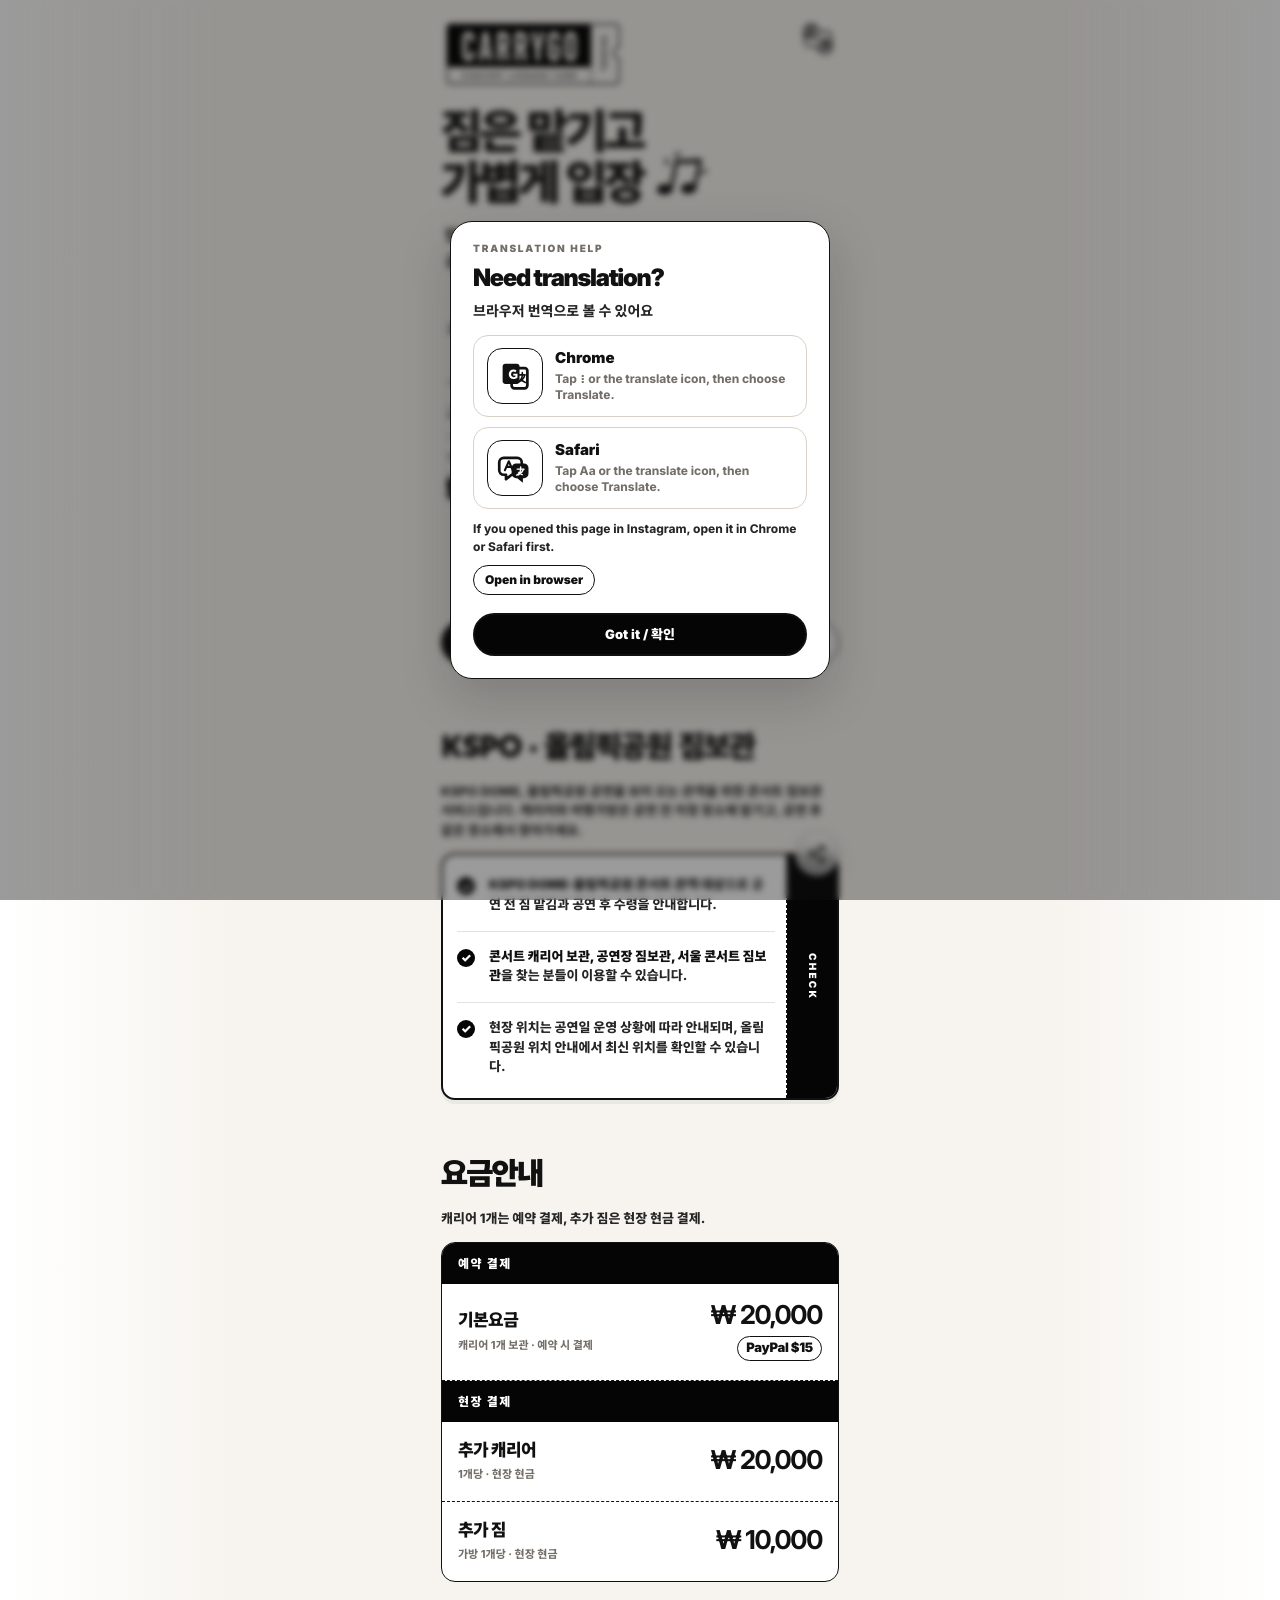
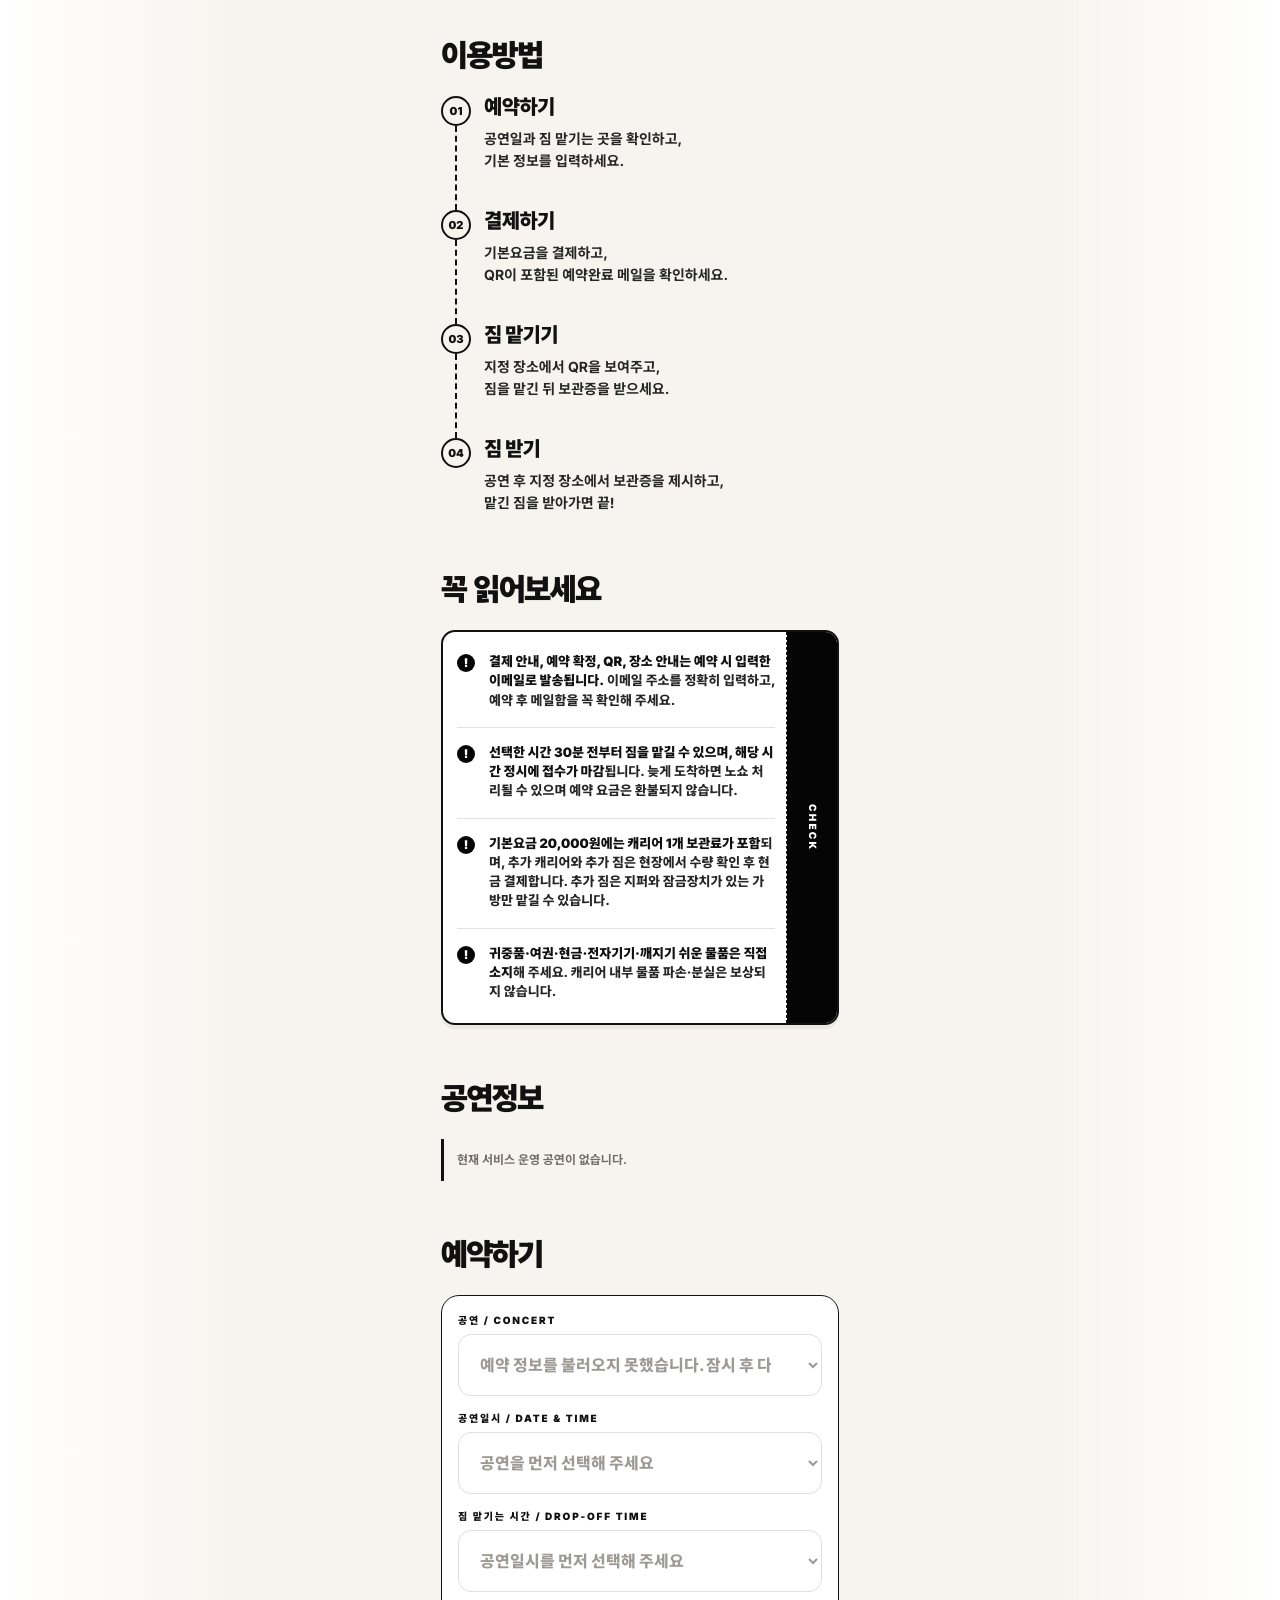
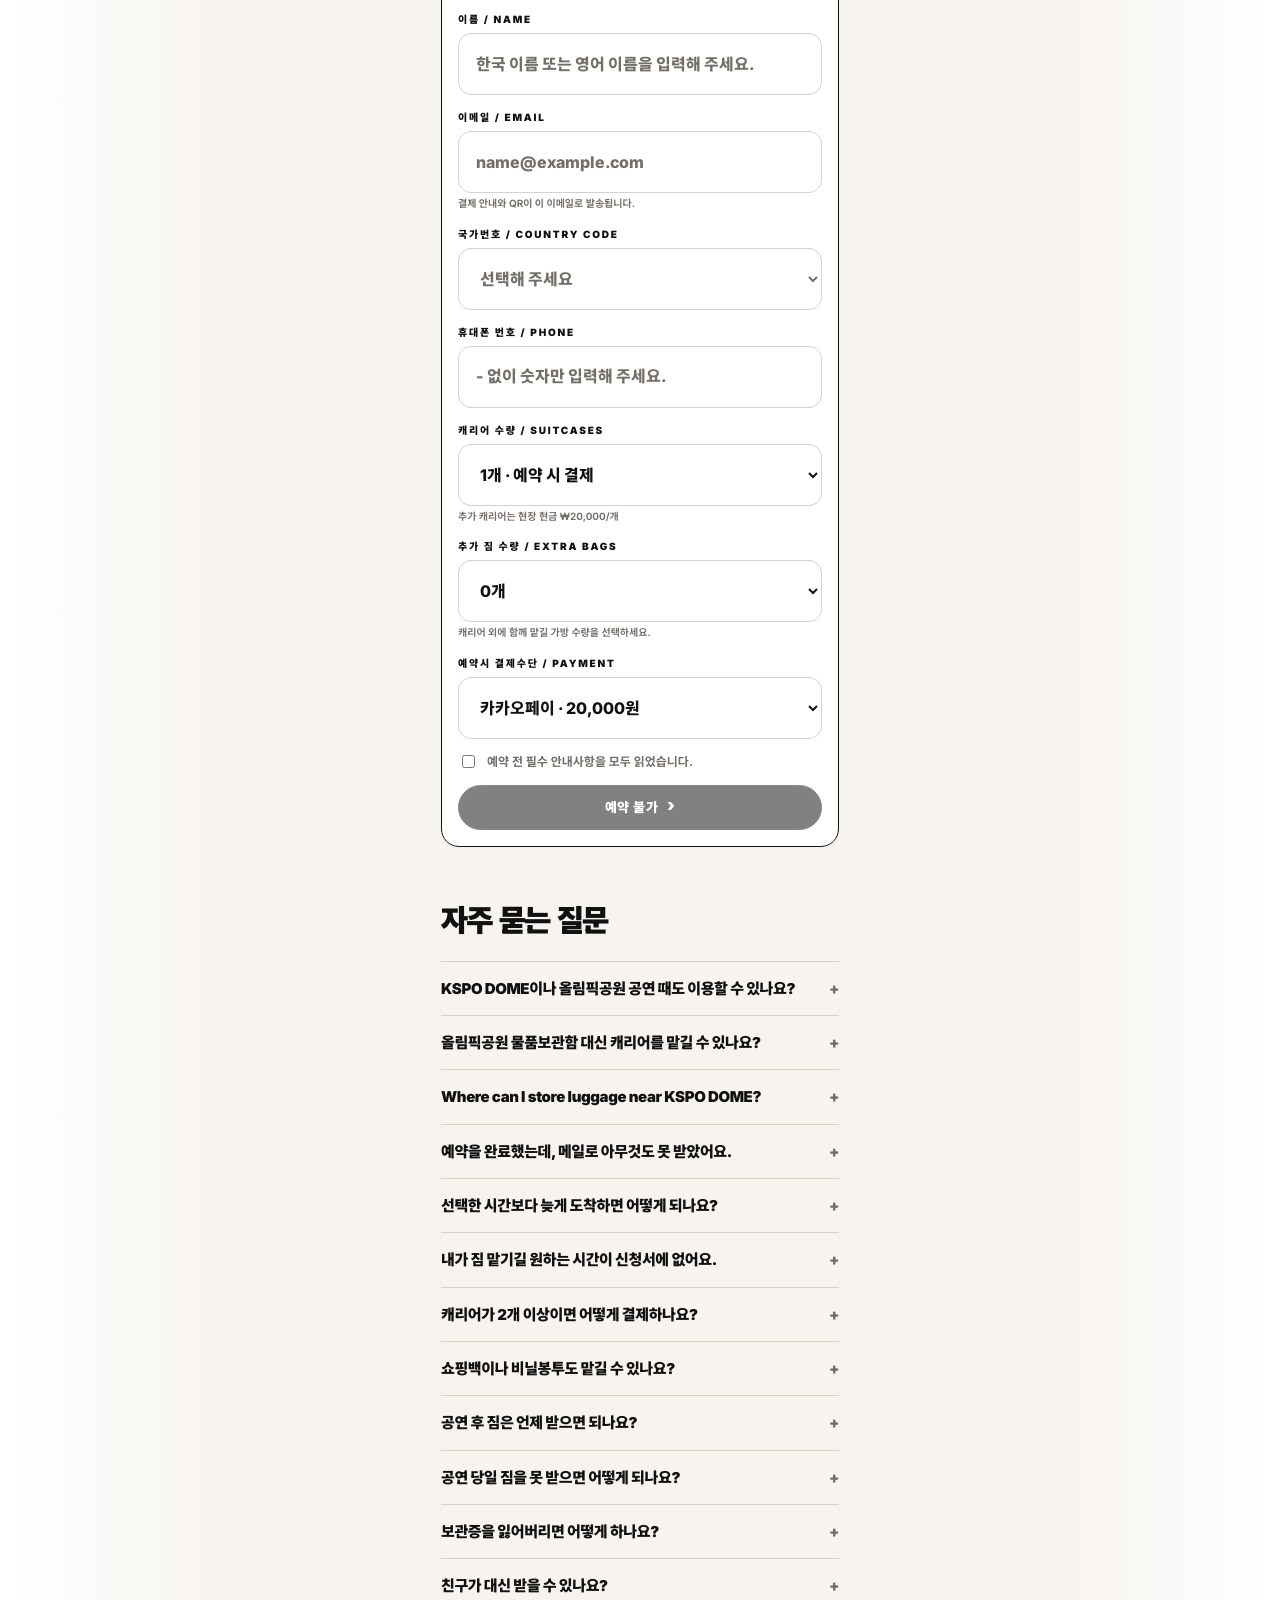
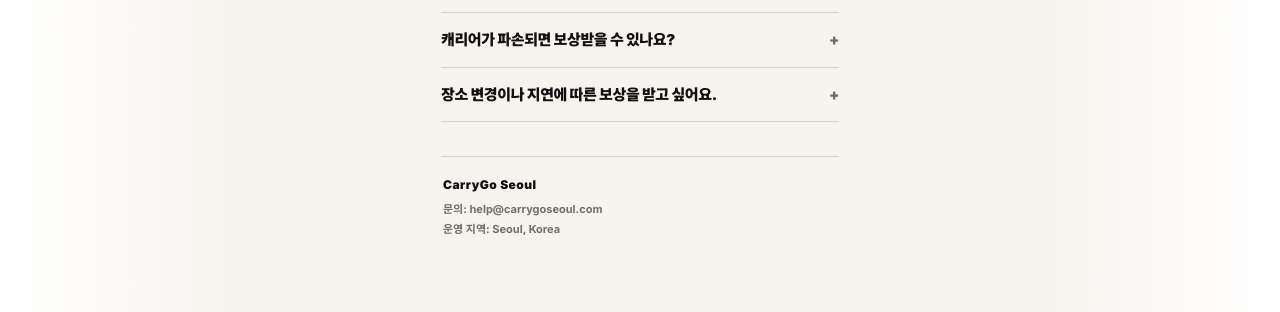
==== commit f92bde05: "Strengthen KSPO Olympic Park SEO keywords" ====
--- a/index.html
+++ b/index.html
@@ -10,18 +10,26 @@
 
   gtag('config', 'G-291RRRV8HE');
 </script>
+<!-- Microsoft Clarity -->
+<script type="text/javascript">
+  (function(c,l,a,r,i,t,y){
+    c[a]=c[a]||function(){(c[a].q=c[a].q||[]).push(arguments)};
+    t=l.createElement(r);t.async=1;t.src="https://www.clarity.ms/tag/"+i;
+    y=l.getElementsByTagName(r)[0];y.parentNode.insertBefore(t,y);
+  })(window, document, "clarity", "script", "wrurhg19dc");
+</script>
 <meta charset="utf-8">
 <meta name="viewport" content="width=device-width, initial-scale=1">
-<title>캐리고서울 CarryGo Seoul | 공연 짐보관 · 콘서트 캐리어 보관</title>
-<meta name="description" content="CARRYGO Seoul. 콘서트 관객을 위한 현장 짐 보관·수령 서비스. 캐리어는 맡기고 공연에만 집중하세요.">
-<meta name="keywords" content="캐리고서울, CarryGo Seoul, 캐리고, 공연 짐보관, 콘서트 짐보관, 공연장 짐보관, 콘서트 캐리어 보관, 올림픽공원 짐보관, KSPO 짐보관, 서울 짐보관">
+<title>캐리고서울 CarryGo Seoul | KSPO · 올림픽공원 콘서트 짐보관 · 캐리어 보관</title>
+<meta name="description" content="CARRYGO Seoul. KSPO DOME·올림픽공원 콘서트 관객을 위한 공연장 앞 짐보관·캐리어 보관 서비스. 짐은 맡기고 공연에만 집중하세요.">
+<meta name="keywords" content="캐리고서울, CarryGo Seoul, 캐리고, KSPO 짐보관, KSPO DOME 짐보관, KSPO 콘서트 짐보관, 올림픽공원 짐보관, 올림픽공원 콘서트 짐보관, 올림픽공원 캐리어 보관, 공연 짐보관, 콘서트 짐보관, 공연장 짐보관, 콘서트 캐리어 보관, 서울 짐보관, Seoul concert luggage storage, KSPO luggage storage, Olympic Park luggage storage">
 <meta name="robots" content="index,follow,max-image-preview:large">
 <meta name="naver-site-verification" content="9fda0472a20d64fa7b8d37042b43562c49956200" />
 <link rel="canonical" href="https://www.carrygoseoul.com/">
 <meta property="og:type" content="website">
 <meta property="og:site_name" content="CarryGo Seoul">
-<meta property="og:title" content="CarryGo Seoul">
-<meta property="og:description" content="CARRYGO Seoul. 콘서트 관객을 위한 현장 짐 보관·수령 서비스. 캐리어는 맡기고 공연에만 집중하세요.">
+<meta property="og:title" content="CarryGo Seoul | KSPO · 올림픽공원 콘서트 짐보관">
+<meta property="og:description" content="KSPO DOME·올림픽공원 콘서트 관객을 위한 공연장 앞 짐보관·캐리어 보관 서비스. 짐은 맡기고 공연에만 집중하세요.">
 <meta property="og:url" content="https://www.carrygoseoul.com/">
 <meta property="og:image" content="https://www.carrygoseoul.com/assets/logo/carrygo_logo_final.png">
 <meta name="twitter:card" content="summary_large_image">
@@ -32,9 +40,9 @@
   "name": "캐리고서울 CarryGo Seoul",
   "alternateName": ["CarryGo Seoul", "캐리고", "캐리고서울"],
   "url": "https://www.carrygoseoul.com/",
-  "description": "콘서트 관객을 위한 공연장 앞 짐보관 서비스",
-  "areaServed": "Seoul",
-  "serviceType": ["공연 짐보관", "콘서트 짐보관", "캐리어 보관"]
+  "description": "KSPO DOME·올림픽공원 콘서트 관객을 위한 공연장 앞 짐보관·캐리어 보관 서비스",
+  "areaServed": ["Seoul", "Olympic Park", "KSPO DOME"],
+  "serviceType": ["KSPO 짐보관", "KSPO DOME 짐보관", "올림픽공원 짐보관", "공연 짐보관", "콘서트 짐보관", "캐리어 보관", "Seoul concert luggage storage"]
 }
 </script>
 <link rel="icon" href="assets/icons/favicon.svg" type="image/svg+xml">
@@ -71,8 +79,18 @@
       <h1 class="hero-title-kr">짐은 맡기고<br>가볍게 입장<span class="hero-note" aria-hidden="true"><svg viewBox="0 0 58 62" focusable="false"><path class="note-beam" d="M19 11c9.8-2.1 18.8-4.5 28.8-8"/><path class="note-stem left" d="M19 11c.8 11.7 1.1 23.6.7 35.7"/><path class="note-stem right" d="M48 4c1.1 12.5 1 23.5.2 34.7"/><path class="note-head left" d="M18.4 42.7c-5.9-2.2-13 .7-14.7 5.4-1.6 4.4 2.6 8.1 8.7 7 6.3-1.1 10.9-5.5 10.1-9.2-.2-1.3-1.5-2.6-4.1-3.2Z"/><path class="note-head right" d="M47.4 34.8c-5.7-2-12.7.9-14.3 5.5-1.6 4.3 2.3 7.7 8.2 6.7 6.1-1 10.6-5.2 10-8.8-.2-1.5-1.3-2.7-3.9-3.4Z"/><path class="note-pop p1" d="M9 17c-2.2-1.7-3.1-3.7-3-5.9"/><path class="note-pop p2" d="M16 4c1.4-2.1 3-3.1 5.1-3.6"/><path class="note-pop p3" d="M53 18c2.3-1 4.1-2.6 5.2-4.8"/></svg></span></h1>
       <p class="hero-copy">맘 편히, 여유롭게!<br>공연을 즐기세요.</p>
       <figure class="hero-visual"><img src="assets/hero/carrygo-hero-service-scene-transparent.png" alt="공연장 앞에서 고객이 캐리어를 스태프에게 맡기는 장면" loading="eager" fetchpriority="high"></figure>
-      <p class="hero-service-caption">CarryGo는 공연 관객을 위한 짐 보관 서비스입니다.</p>
+      <p class="hero-service-caption">CarryGo는 KSPO DOME·올림픽공원 콘서트 관객을 위한 짐 보관 서비스입니다.</p>
       <div class="cta-row"><a class="btn primary cta-motion" href="#reserve">짐보관 예약하기</a><a class="btn secondary" href="#how">이용 방법 보기</a></div>
+    </section>
+
+    <section class="section desktop-span" id="kspo-storage" aria-label="KSPO 올림픽공원 콘서트 짐보관 안내">
+      <div class="section-title"><h2 class="kr-title">KSPO · 올림픽공원 짐보관</h2></div>
+      <p class="price-note">KSPO DOME, 올림픽공원 공연을 보러 오는 관객을 위한 콘서트 짐보관 서비스입니다. 캐리어와 여행가방은 공연 전 지정 장소에 맡기고, 공연 후 같은 장소에서 찾아가세요.</p>
+      <div class="checklist">
+        <div class="check-item"><span class="check-mark">✓</span><span><b>KSPO DOME·올림픽공원 콘서트 관객 대상</b>으로 공연 전 짐 맡김과 공연 후 수령을 안내합니다.</span></div>
+        <div class="check-item"><span class="check-mark">✓</span><span><b>콘서트 캐리어 보관, 공연장 짐보관, 서울 콘서트 짐보관</b>을 찾는 분들이 이용할 수 있습니다.</span></div>
+        <div class="check-item"><span class="check-mark">✓</span><span>현장 위치는 공연일 운영 상황에 따라 안내되며, <a href="/location/olympic-park/">올림픽공원 위치 안내</a>에서 최신 위치를 확인할 수 있습니다.</span></div>
+      </div>
     </section>
 
     <section class="section desktop-span" id="price">
@@ -152,6 +170,9 @@
     <section class="section desktop-span" id="faq" aria-label="faq">
       <div class="section-title"><h2 class="kr-title">자주 묻는 질문</h2></div>
       <div class="faq-list">
+        <details class="faq-item"><summary><strong>KSPO DOME이나 올림픽공원 공연 때도 이용할 수 있나요?</strong></summary><p>네. CarryGo는 KSPO DOME·올림픽공원 콘서트 관객을 위한 짐보관 서비스를 운영합니다. 예약 가능한 공연과 시간대는 홈페이지의 공연정보에서 확인해 주세요.</p></details>
+        <details class="faq-item"><summary><strong>올림픽공원 물품보관함 대신 캐리어를 맡길 수 있나요?</strong></summary><p>공연 당일 물품보관함은 수량과 크기에 제한이 있을 수 있습니다. 캐리어처럼 큰 짐이 있다면 예약 가능한 콘서트 짐보관 옵션을 미리 확인해 주세요.</p></details>
+        <details class="faq-item"><summary><strong>Where can I store luggage near KSPO DOME?</strong></summary><p>CarryGo Seoul provides luggage storage for concert visitors near KSPO DOME and Olympic Park. Please check available concerts, drop-off time, and the location guide before booking.</p></details>
         <details class="faq-item"><summary><strong>예약을 완료했는데, 메일로 아무것도 못 받았어요.</strong></summary><p>스팸함/프로모션함을 먼저 확인해 주세요. 그래도 없으면 help@carrygoseoul.com 으로 예약자 이름, 휴대폰 번호, 예약한 결제수단을 보내주세요. 이메일 주소가 잘못되었다면 올바른 이메일 주소도 함께 보내주시면 확인 후 다시 안내드리겠습니다.</p></details>
         <details class="faq-item"><summary><strong>선택한 시간보다 늦게 도착하면 어떻게 되나요?</strong></summary><p>선택 시간 30분 전부터 짐을 맡길 수 있고, 선택한 정시까지 접수해야 합니다. 늦으면 노쇼 처리될 수 있으며 예약 요금은 환불되지 않습니다. 다음 시간대 접수는 현장 상황에 따라 가능할 수 있지만 보장되지 않습니다.</p></details>
         <details class="faq-item"><summary><strong>내가 짐 맡기길 원하는 시간이 신청서에 없어요.</strong></summary><p>공연일시 및 현장 상황에 따라 짐을 맡길 수 있는 시간이 정해집니다. 그 외 시간에는 서비스가 불가합니다.</p></details>
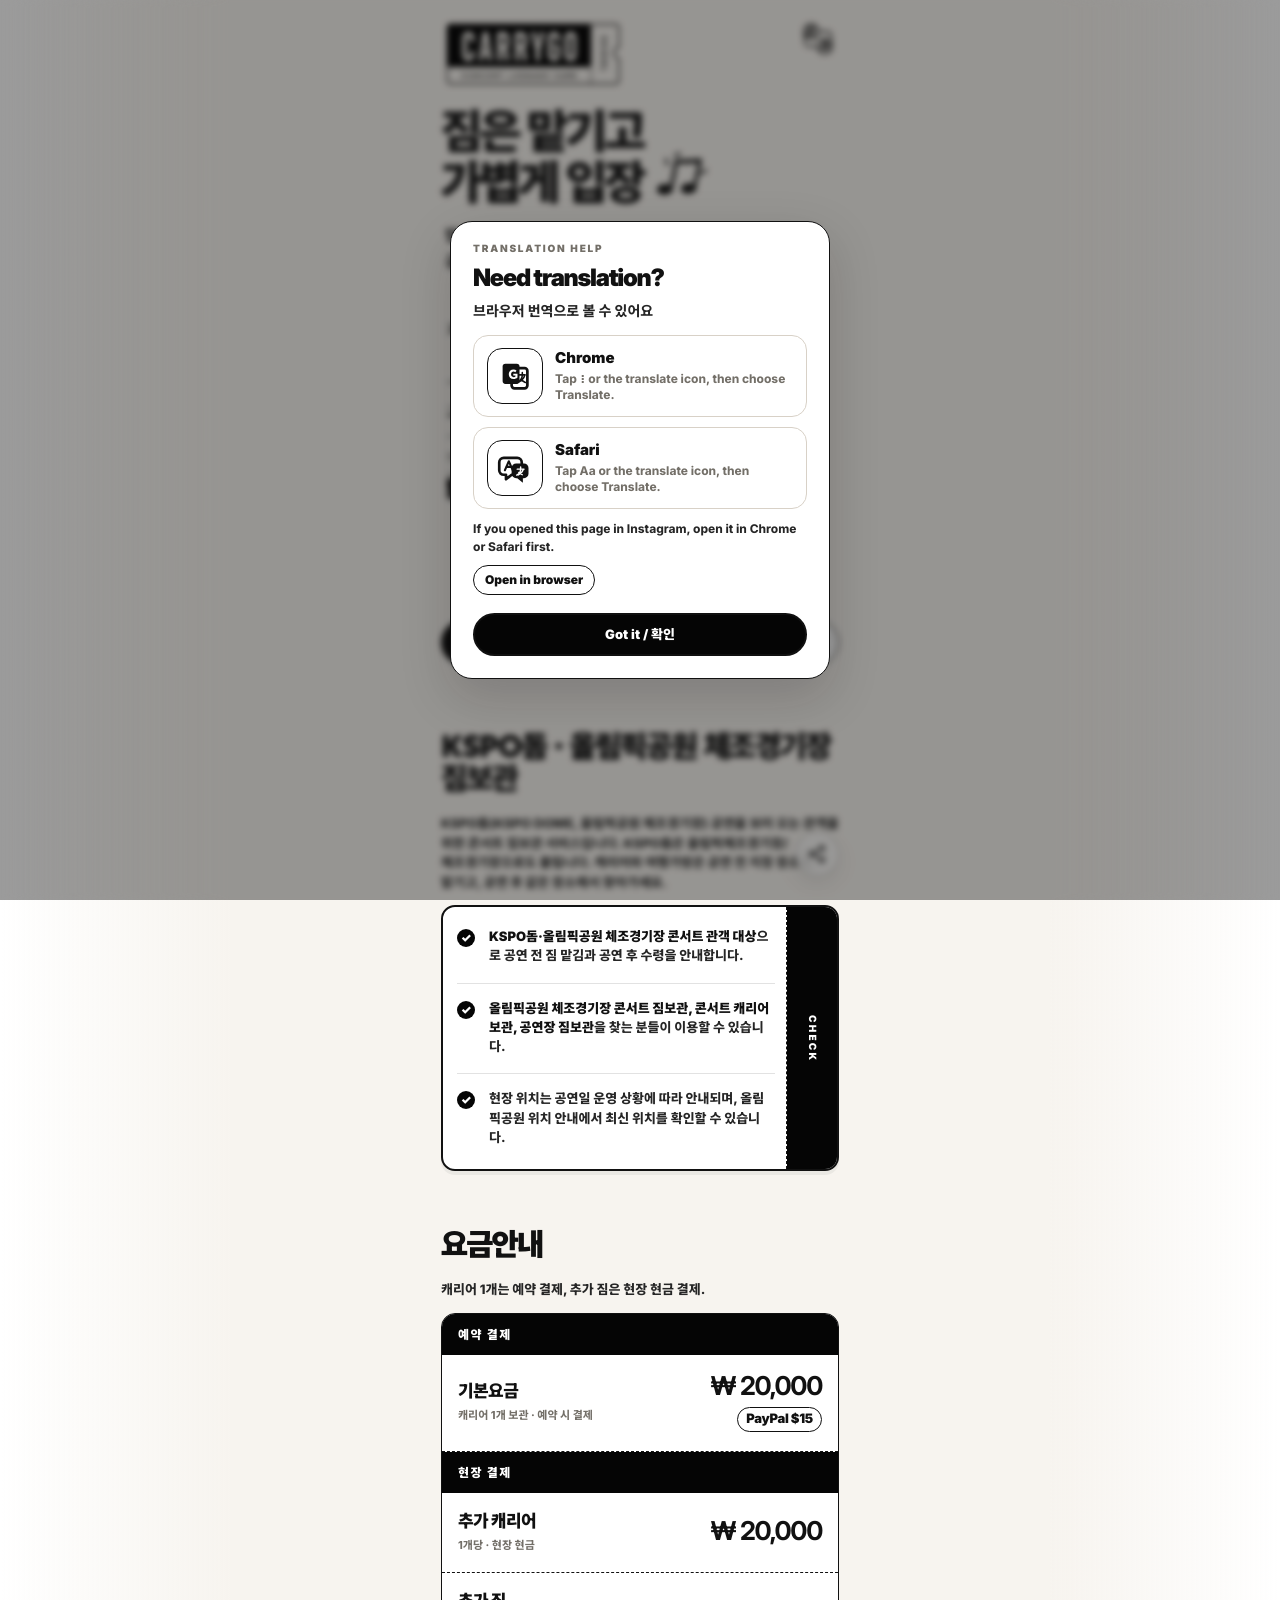
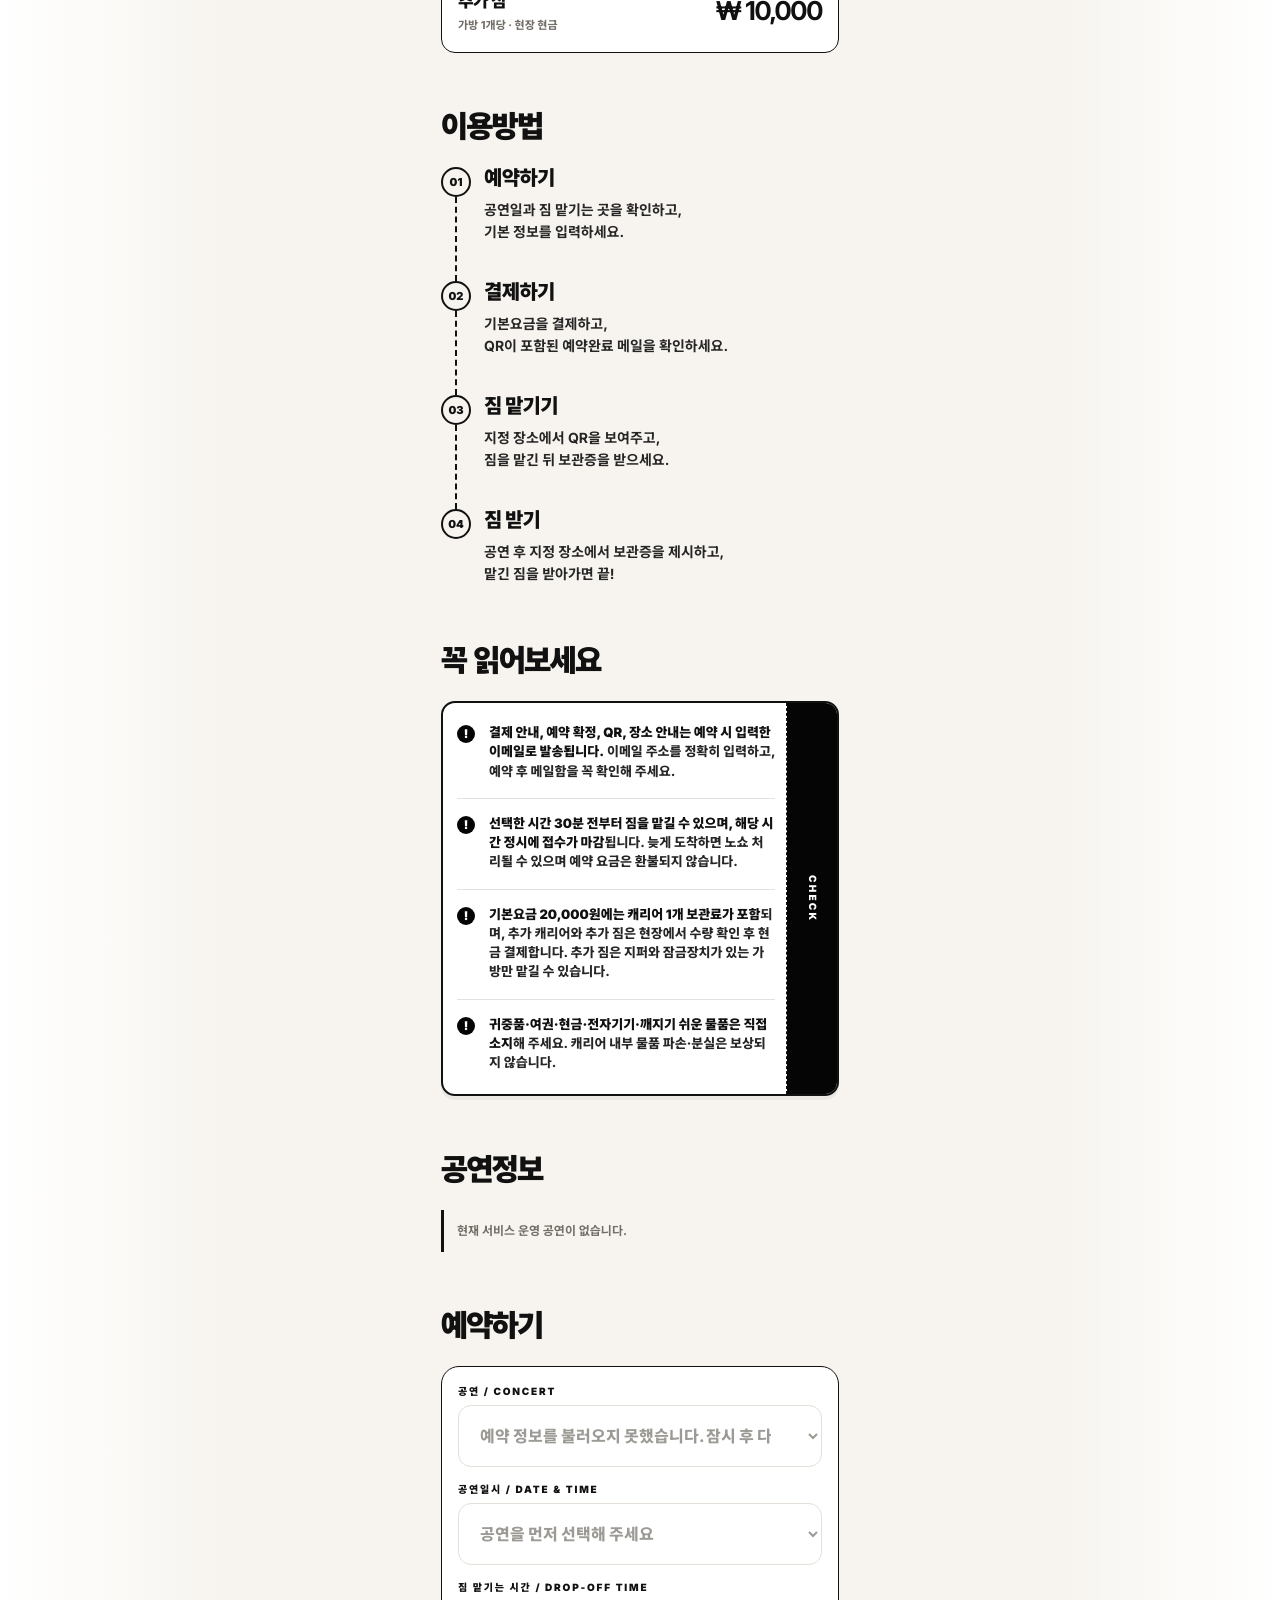
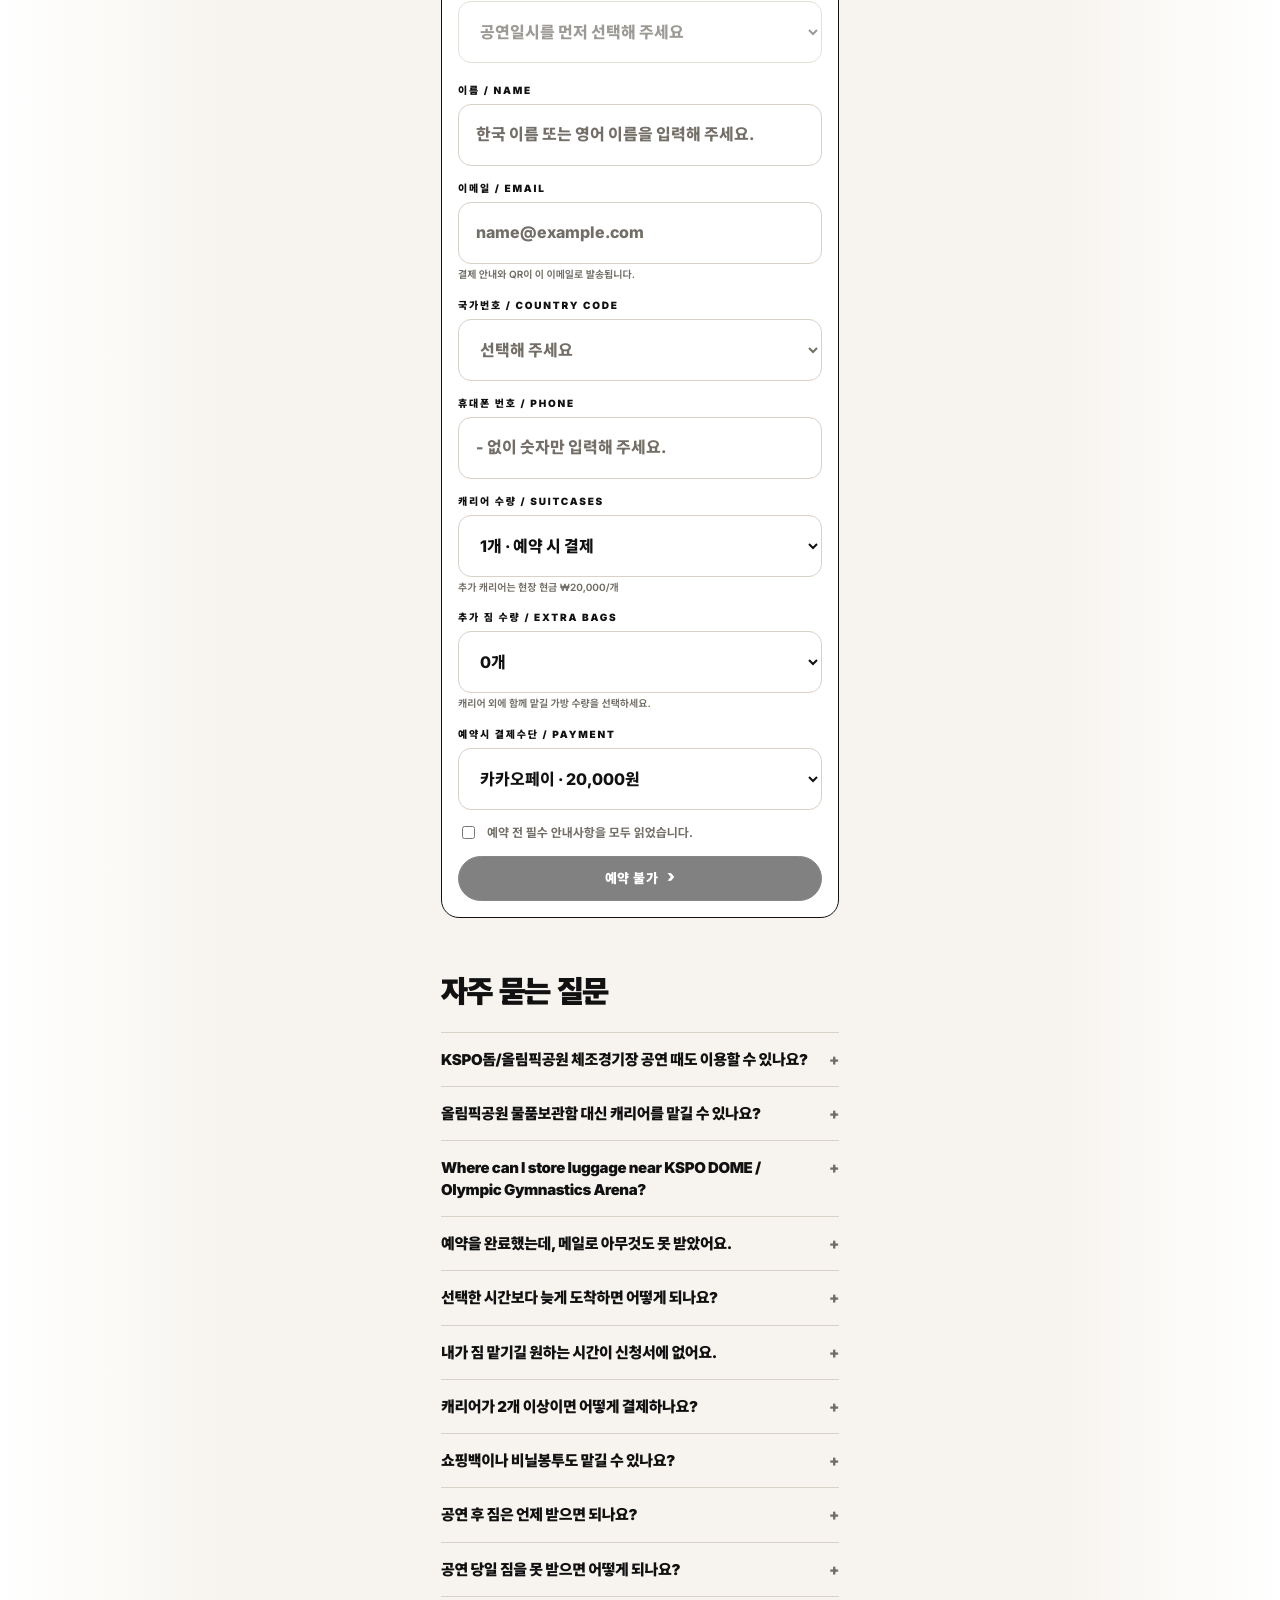
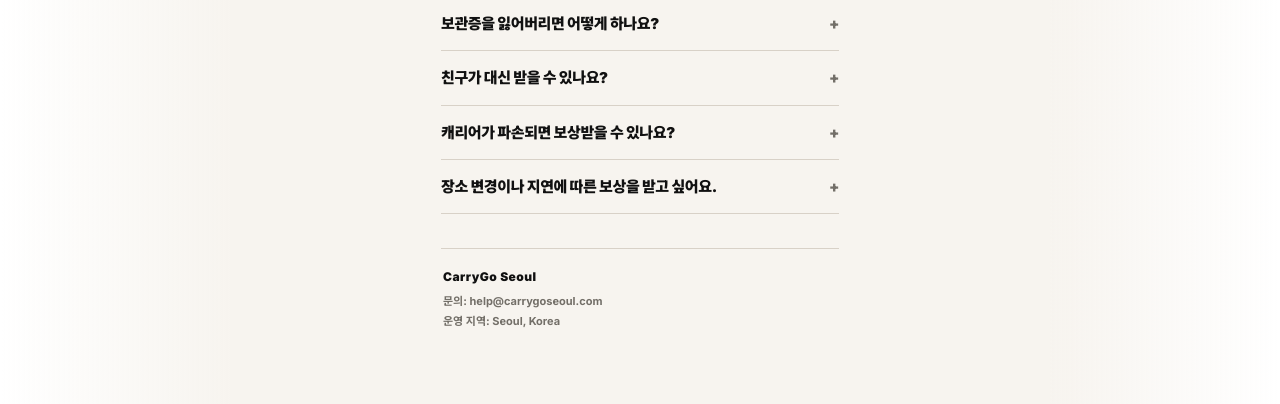
==== commit f30b0d98: "Add KSPO dome gymnastics arena SEO variants" ====
--- a/index.html
+++ b/index.html
@@ -20,16 +20,16 @@
 </script>
 <meta charset="utf-8">
 <meta name="viewport" content="width=device-width, initial-scale=1">
-<title>캐리고서울 CarryGo Seoul | KSPO · 올림픽공원 콘서트 짐보관 · 캐리어 보관</title>
-<meta name="description" content="CARRYGO Seoul. KSPO DOME·올림픽공원 콘서트 관객을 위한 공연장 앞 짐보관·캐리어 보관 서비스. 짐은 맡기고 공연에만 집중하세요.">
-<meta name="keywords" content="캐리고서울, CarryGo Seoul, 캐리고, KSPO 짐보관, KSPO DOME 짐보관, KSPO 콘서트 짐보관, 올림픽공원 짐보관, 올림픽공원 콘서트 짐보관, 올림픽공원 캐리어 보관, 공연 짐보관, 콘서트 짐보관, 공연장 짐보관, 콘서트 캐리어 보관, 서울 짐보관, Seoul concert luggage storage, KSPO luggage storage, Olympic Park luggage storage">
+<title>캐리고서울 CarryGo Seoul | KSPO돔 · 올림픽공원 체조경기장 콘서트 짐보관</title>
+<meta name="description" content="CARRYGO Seoul. KSPO돔·올림픽공원 체조경기장 콘서트 관객을 위한 공연장 앞 짐보관·캐리어 보관 서비스. 짐은 맡기고 공연에만 집중하세요.">
+<meta name="keywords" content="캐리고서울, CarryGo Seoul, 캐리고, KSPO 짐보관, KSPO돔 짐보관, KSPO DOME 짐보관, KSPO 콘서트 짐보관, 올림픽공원 체조경기장 짐보관, 올림픽공원 체조경기장 콘서트 짐보관, 체조경기장 짐보관, 체조경기장 콘서트 짐보관, 올림픽체조경기장 짐보관, 올림픽체조경기장 콘서트 짐보관, 올림픽공원 짐보관, 올림픽공원 콘서트 짐보관, 올림픽공원 캐리어 보관, 공연 짐보관, 콘서트 짐보관, 공연장 짐보관, 콘서트 캐리어 보관, 서울 짐보관, Seoul concert luggage storage, KSPO luggage storage, Olympic Park luggage storage">
 <meta name="robots" content="index,follow,max-image-preview:large">
 <meta name="naver-site-verification" content="9fda0472a20d64fa7b8d37042b43562c49956200" />
 <link rel="canonical" href="https://www.carrygoseoul.com/">
 <meta property="og:type" content="website">
 <meta property="og:site_name" content="CarryGo Seoul">
-<meta property="og:title" content="CarryGo Seoul | KSPO · 올림픽공원 콘서트 짐보관">
-<meta property="og:description" content="KSPO DOME·올림픽공원 콘서트 관객을 위한 공연장 앞 짐보관·캐리어 보관 서비스. 짐은 맡기고 공연에만 집중하세요.">
+<meta property="og:title" content="CarryGo Seoul | KSPO돔 · 올림픽공원 체조경기장 콘서트 짐보관">
+<meta property="og:description" content="KSPO돔·올림픽공원 체조경기장 콘서트 관객을 위한 공연장 앞 짐보관·캐리어 보관 서비스. 짐은 맡기고 공연에만 집중하세요.">
 <meta property="og:url" content="https://www.carrygoseoul.com/">
 <meta property="og:image" content="https://www.carrygoseoul.com/assets/logo/carrygo_logo_final.png">
 <meta name="twitter:card" content="summary_large_image">
@@ -40,9 +40,9 @@
   "name": "캐리고서울 CarryGo Seoul",
   "alternateName": ["CarryGo Seoul", "캐리고", "캐리고서울"],
   "url": "https://www.carrygoseoul.com/",
-  "description": "KSPO DOME·올림픽공원 콘서트 관객을 위한 공연장 앞 짐보관·캐리어 보관 서비스",
-  "areaServed": ["Seoul", "Olympic Park", "KSPO DOME"],
-  "serviceType": ["KSPO 짐보관", "KSPO DOME 짐보관", "올림픽공원 짐보관", "공연 짐보관", "콘서트 짐보관", "캐리어 보관", "Seoul concert luggage storage"]
+  "description": "KSPO돔·올림픽공원 체조경기장 콘서트 관객을 위한 공연장 앞 짐보관·캐리어 보관 서비스",
+  "areaServed": ["Seoul", "Olympic Park", "KSPO DOME", "올림픽공원 체조경기장"],
+  "serviceType": ["KSPO 짐보관", "KSPO돔 짐보관", "KSPO DOME 짐보관", "올림픽공원 체조경기장 짐보관", "체조경기장 콘서트 짐보관", "올림픽체조경기장 짐보관", "올림픽공원 짐보관", "공연 짐보관", "콘서트 짐보관", "캐리어 보관", "Seoul concert luggage storage"]
 }
 </script>
 <link rel="icon" href="assets/icons/favicon.svg" type="image/svg+xml">
@@ -79,16 +79,16 @@
       <h1 class="hero-title-kr">짐은 맡기고<br>가볍게 입장<span class="hero-note" aria-hidden="true"><svg viewBox="0 0 58 62" focusable="false"><path class="note-beam" d="M19 11c9.8-2.1 18.8-4.5 28.8-8"/><path class="note-stem left" d="M19 11c.8 11.7 1.1 23.6.7 35.7"/><path class="note-stem right" d="M48 4c1.1 12.5 1 23.5.2 34.7"/><path class="note-head left" d="M18.4 42.7c-5.9-2.2-13 .7-14.7 5.4-1.6 4.4 2.6 8.1 8.7 7 6.3-1.1 10.9-5.5 10.1-9.2-.2-1.3-1.5-2.6-4.1-3.2Z"/><path class="note-head right" d="M47.4 34.8c-5.7-2-12.7.9-14.3 5.5-1.6 4.3 2.3 7.7 8.2 6.7 6.1-1 10.6-5.2 10-8.8-.2-1.5-1.3-2.7-3.9-3.4Z"/><path class="note-pop p1" d="M9 17c-2.2-1.7-3.1-3.7-3-5.9"/><path class="note-pop p2" d="M16 4c1.4-2.1 3-3.1 5.1-3.6"/><path class="note-pop p3" d="M53 18c2.3-1 4.1-2.6 5.2-4.8"/></svg></span></h1>
       <p class="hero-copy">맘 편히, 여유롭게!<br>공연을 즐기세요.</p>
       <figure class="hero-visual"><img src="assets/hero/carrygo-hero-service-scene-transparent.png" alt="공연장 앞에서 고객이 캐리어를 스태프에게 맡기는 장면" loading="eager" fetchpriority="high"></figure>
-      <p class="hero-service-caption">CarryGo는 KSPO DOME·올림픽공원 콘서트 관객을 위한 짐 보관 서비스입니다.</p>
+      <p class="hero-service-caption">CarryGo는 KSPO돔(올림픽공원 체조경기장) 콘서트 관객을 위한 짐 보관 서비스입니다.</p>
       <div class="cta-row"><a class="btn primary cta-motion" href="#reserve">짐보관 예약하기</a><a class="btn secondary" href="#how">이용 방법 보기</a></div>
     </section>
 
     <section class="section desktop-span" id="kspo-storage" aria-label="KSPO 올림픽공원 콘서트 짐보관 안내">
-      <div class="section-title"><h2 class="kr-title">KSPO · 올림픽공원 짐보관</h2></div>
-      <p class="price-note">KSPO DOME, 올림픽공원 공연을 보러 오는 관객을 위한 콘서트 짐보관 서비스입니다. 캐리어와 여행가방은 공연 전 지정 장소에 맡기고, 공연 후 같은 장소에서 찾아가세요.</p>
+      <div class="section-title"><h2 class="kr-title">KSPO돔 · 올림픽공원 체조경기장 짐보관</h2></div>
+      <p class="price-note">KSPO돔(KSPO DOME, 올림픽공원 체조경기장) 공연을 보러 오는 관객을 위한 콘서트 짐보관 서비스입니다. KSPO돔은 올림픽체조경기장/체조경기장으로도 불립니다. 캐리어와 여행가방은 공연 전 지정 장소에 맡기고, 공연 후 같은 장소에서 찾아가세요.</p>
       <div class="checklist">
-        <div class="check-item"><span class="check-mark">✓</span><span><b>KSPO DOME·올림픽공원 콘서트 관객 대상</b>으로 공연 전 짐 맡김과 공연 후 수령을 안내합니다.</span></div>
-        <div class="check-item"><span class="check-mark">✓</span><span><b>콘서트 캐리어 보관, 공연장 짐보관, 서울 콘서트 짐보관</b>을 찾는 분들이 이용할 수 있습니다.</span></div>
+        <div class="check-item"><span class="check-mark">✓</span><span><b>KSPO돔·올림픽공원 체조경기장 콘서트 관객 대상</b>으로 공연 전 짐 맡김과 공연 후 수령을 안내합니다.</span></div>
+        <div class="check-item"><span class="check-mark">✓</span><span><b>올림픽공원 체조경기장 콘서트 짐보관, 콘서트 캐리어 보관, 공연장 짐보관</b>을 찾는 분들이 이용할 수 있습니다.</span></div>
         <div class="check-item"><span class="check-mark">✓</span><span>현장 위치는 공연일 운영 상황에 따라 안내되며, <a href="/location/olympic-park/">올림픽공원 위치 안내</a>에서 최신 위치를 확인할 수 있습니다.</span></div>
       </div>
     </section>
@@ -170,9 +170,9 @@
     <section class="section desktop-span" id="faq" aria-label="faq">
       <div class="section-title"><h2 class="kr-title">자주 묻는 질문</h2></div>
       <div class="faq-list">
-        <details class="faq-item"><summary><strong>KSPO DOME이나 올림픽공원 공연 때도 이용할 수 있나요?</strong></summary><p>네. CarryGo는 KSPO DOME·올림픽공원 콘서트 관객을 위한 짐보관 서비스를 운영합니다. 예약 가능한 공연과 시간대는 홈페이지의 공연정보에서 확인해 주세요.</p></details>
+        <details class="faq-item"><summary><strong>KSPO돔/올림픽공원 체조경기장 공연 때도 이용할 수 있나요?</strong></summary><p>네. CarryGo는 KSPO돔(KSPO DOME, 올림픽공원 체조경기장) 콘서트 관객을 위한 짐보관 서비스를 운영합니다. 예약 가능한 공연과 시간대는 홈페이지의 공연정보에서 확인해 주세요.</p></details>
         <details class="faq-item"><summary><strong>올림픽공원 물품보관함 대신 캐리어를 맡길 수 있나요?</strong></summary><p>공연 당일 물품보관함은 수량과 크기에 제한이 있을 수 있습니다. 캐리어처럼 큰 짐이 있다면 예약 가능한 콘서트 짐보관 옵션을 미리 확인해 주세요.</p></details>
-        <details class="faq-item"><summary><strong>Where can I store luggage near KSPO DOME?</strong></summary><p>CarryGo Seoul provides luggage storage for concert visitors near KSPO DOME and Olympic Park. Please check available concerts, drop-off time, and the location guide before booking.</p></details>
+        <details class="faq-item"><summary><strong>Where can I store luggage near KSPO DOME / Olympic Gymnastics Arena?</strong></summary><p>CarryGo Seoul provides luggage storage for concert visitors near KSPO DOME, also known as Olympic Gymnastics Arena, in Olympic Park. Please check available concerts, drop-off time, and the location guide before booking.</p></details>
         <details class="faq-item"><summary><strong>예약을 완료했는데, 메일로 아무것도 못 받았어요.</strong></summary><p>스팸함/프로모션함을 먼저 확인해 주세요. 그래도 없으면 help@carrygoseoul.com 으로 예약자 이름, 휴대폰 번호, 예약한 결제수단을 보내주세요. 이메일 주소가 잘못되었다면 올바른 이메일 주소도 함께 보내주시면 확인 후 다시 안내드리겠습니다.</p></details>
         <details class="faq-item"><summary><strong>선택한 시간보다 늦게 도착하면 어떻게 되나요?</strong></summary><p>선택 시간 30분 전부터 짐을 맡길 수 있고, 선택한 정시까지 접수해야 합니다. 늦으면 노쇼 처리될 수 있으며 예약 요금은 환불되지 않습니다. 다음 시간대 접수는 현장 상황에 따라 가능할 수 있지만 보장되지 않습니다.</p></details>
         <details class="faq-item"><summary><strong>내가 짐 맡기길 원하는 시간이 신청서에 없어요.</strong></summary><p>공연일시 및 현장 상황에 따라 짐을 맡길 수 있는 시간이 정해집니다. 그 외 시간에는 서비스가 불가합니다.</p></details>
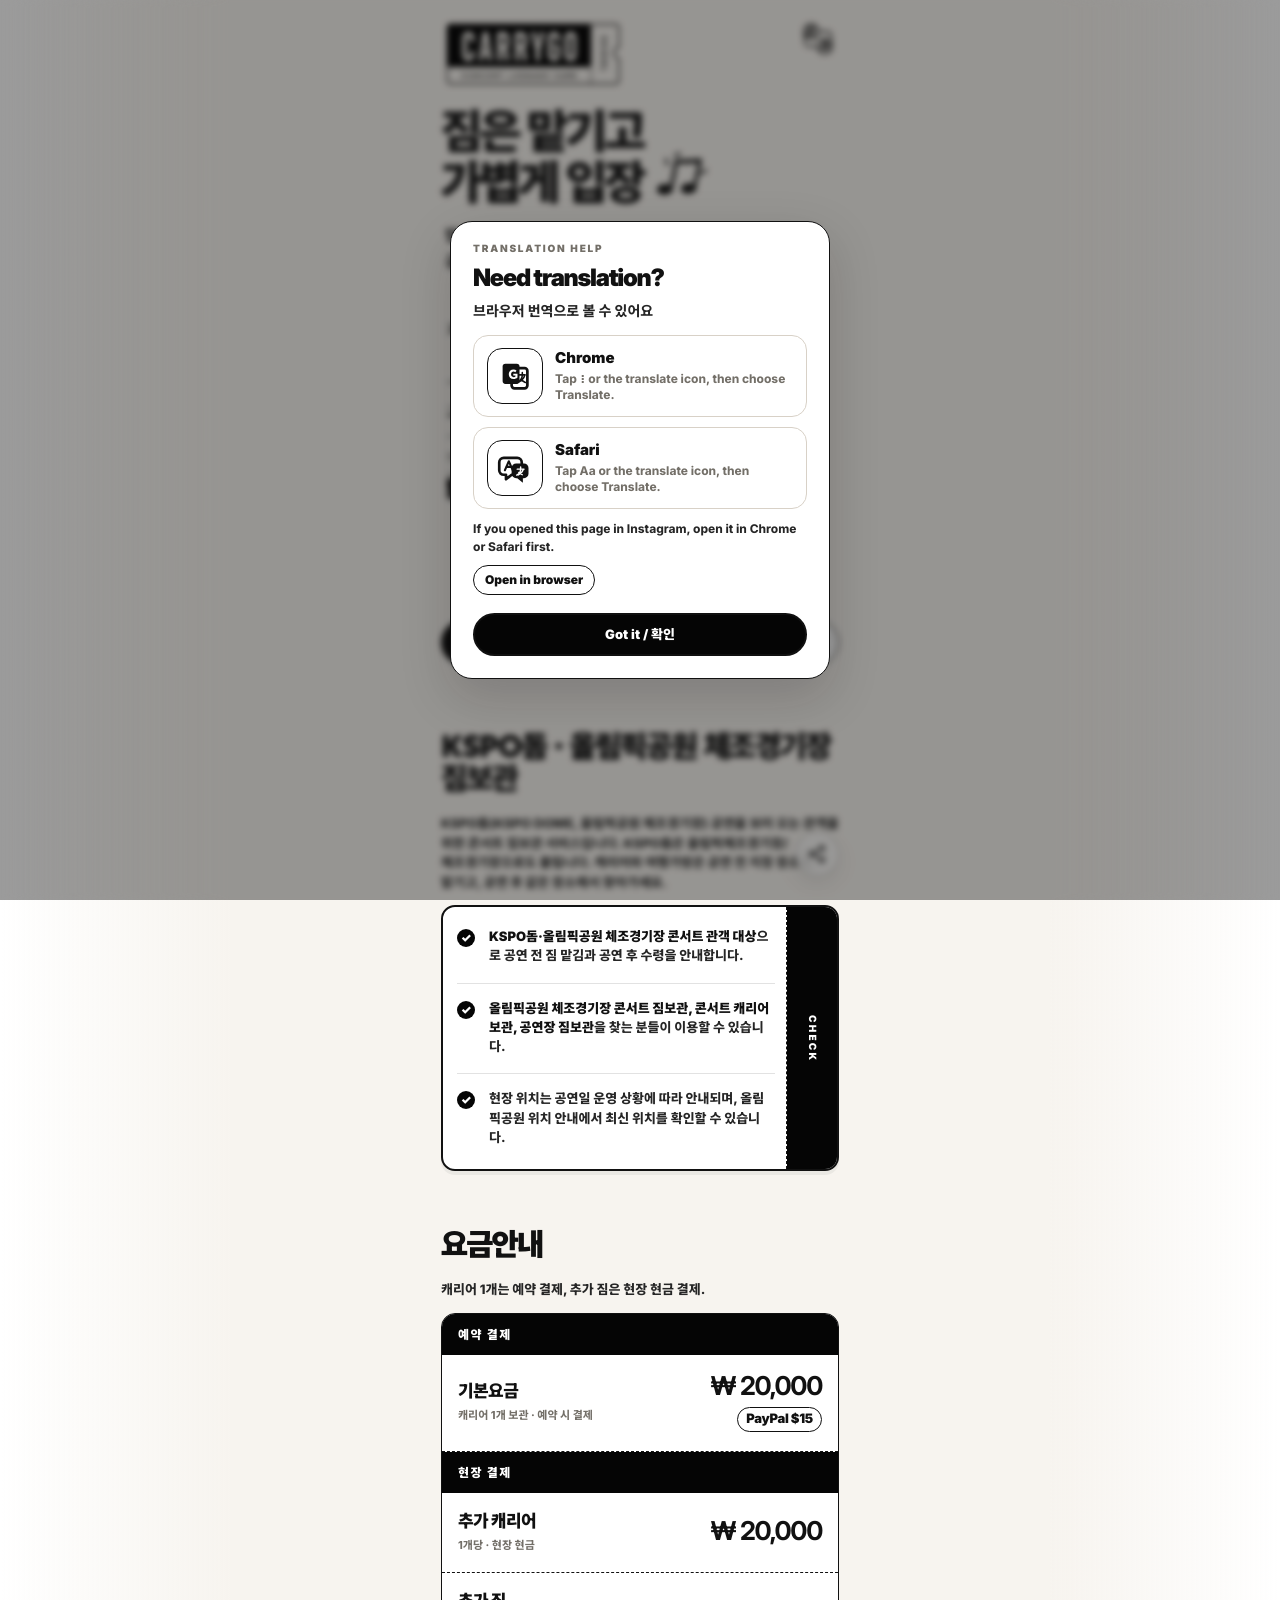
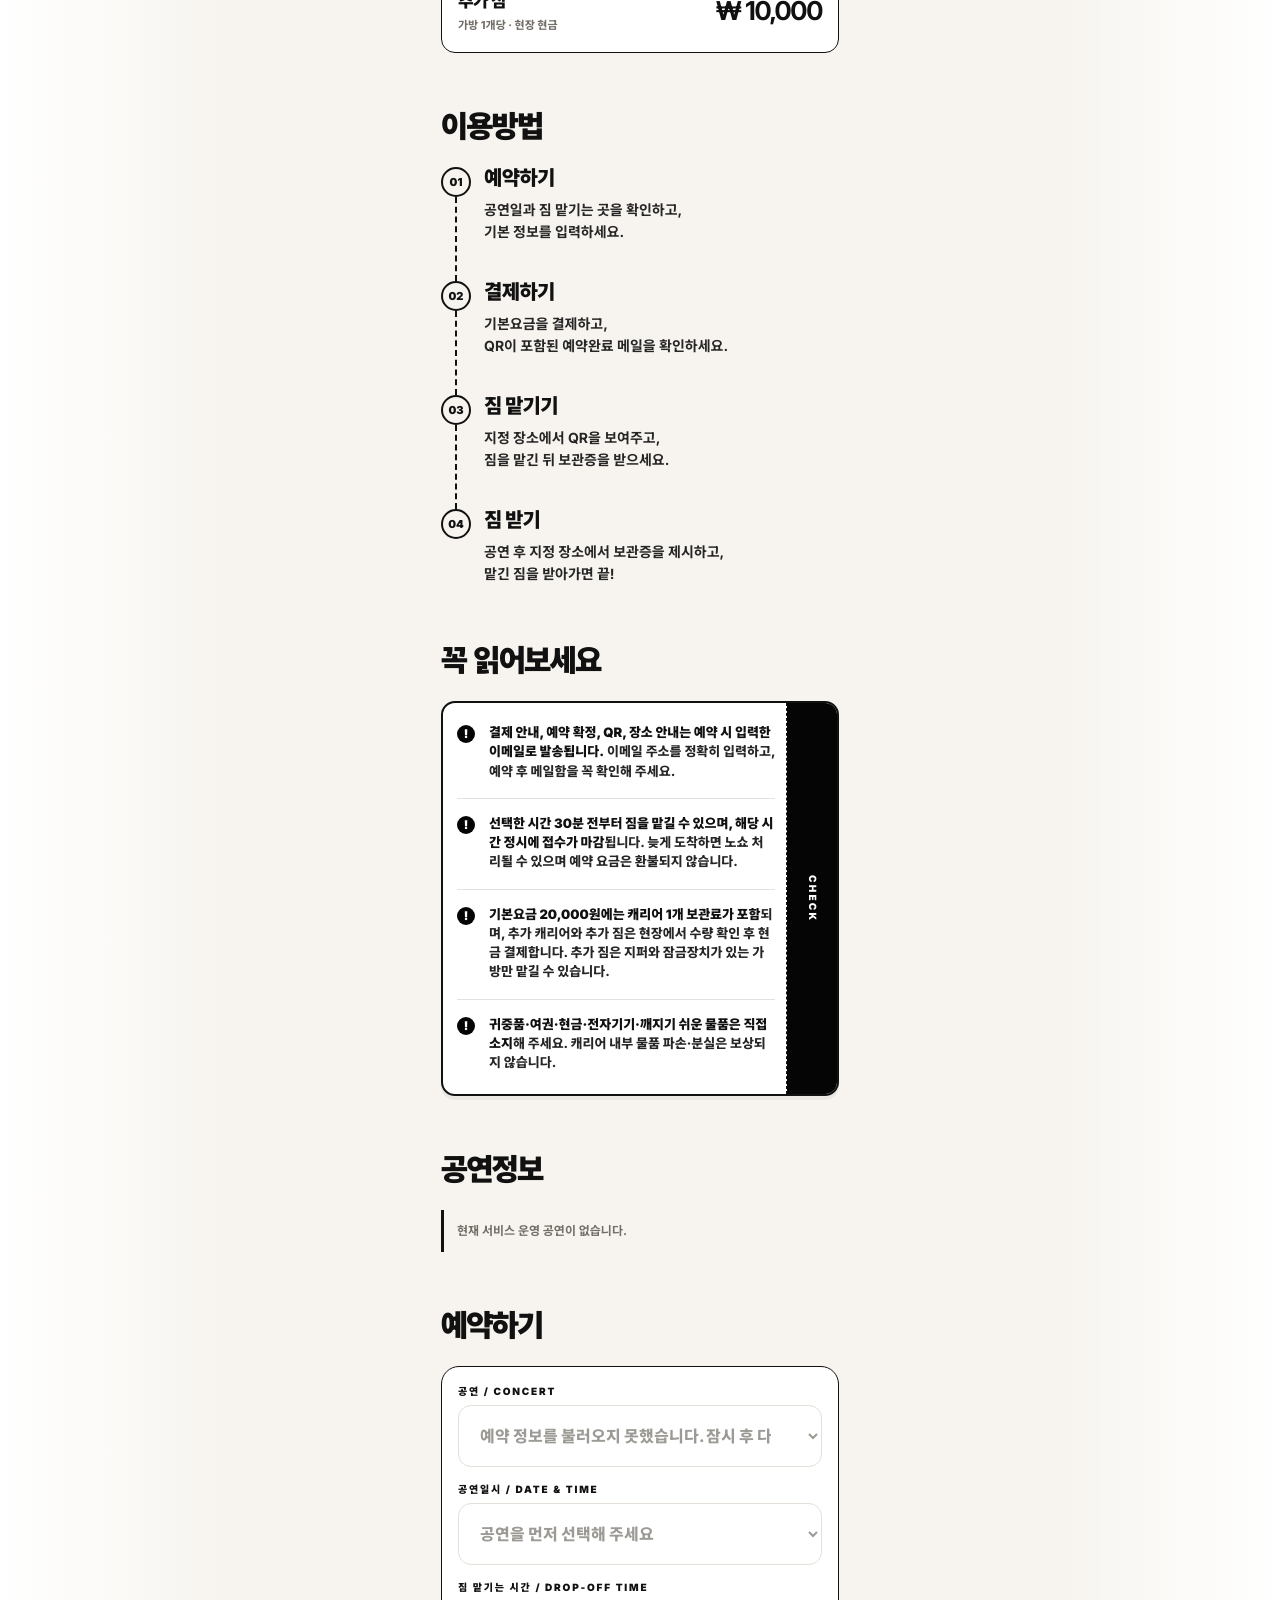
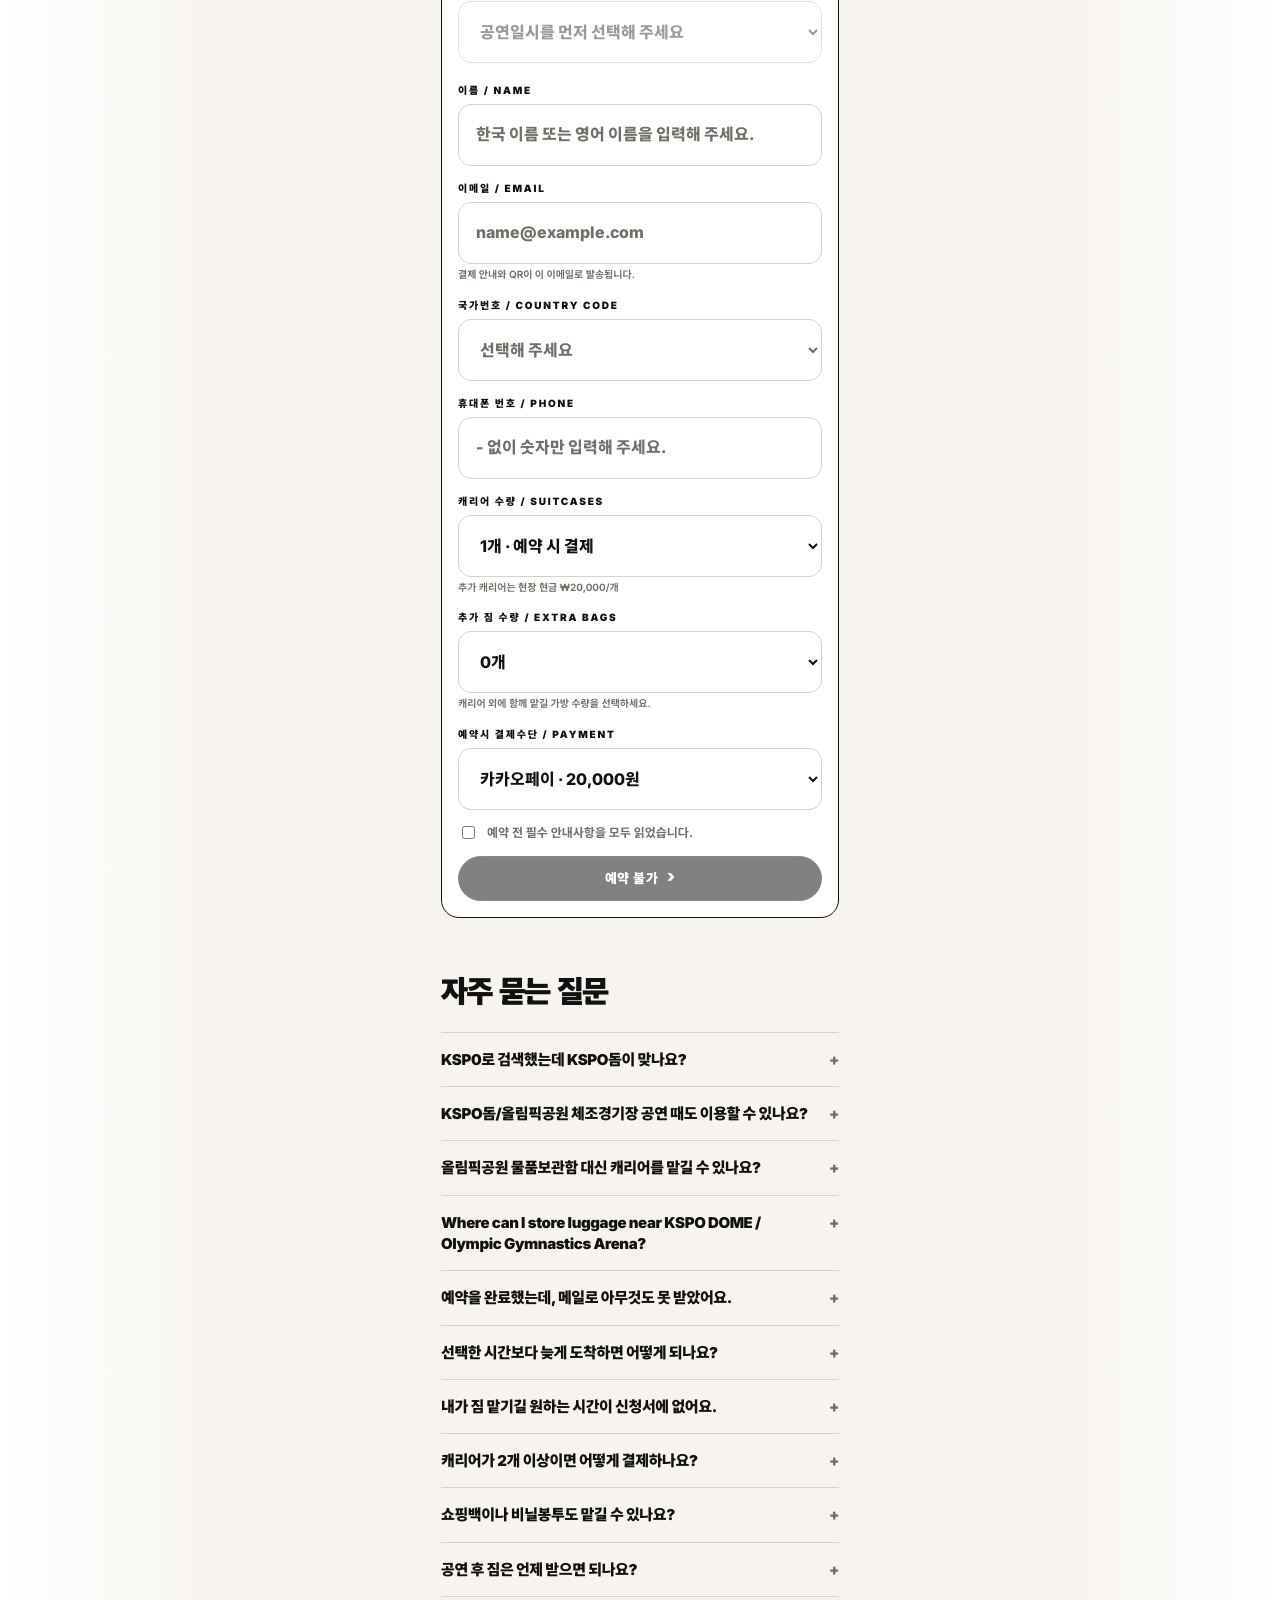
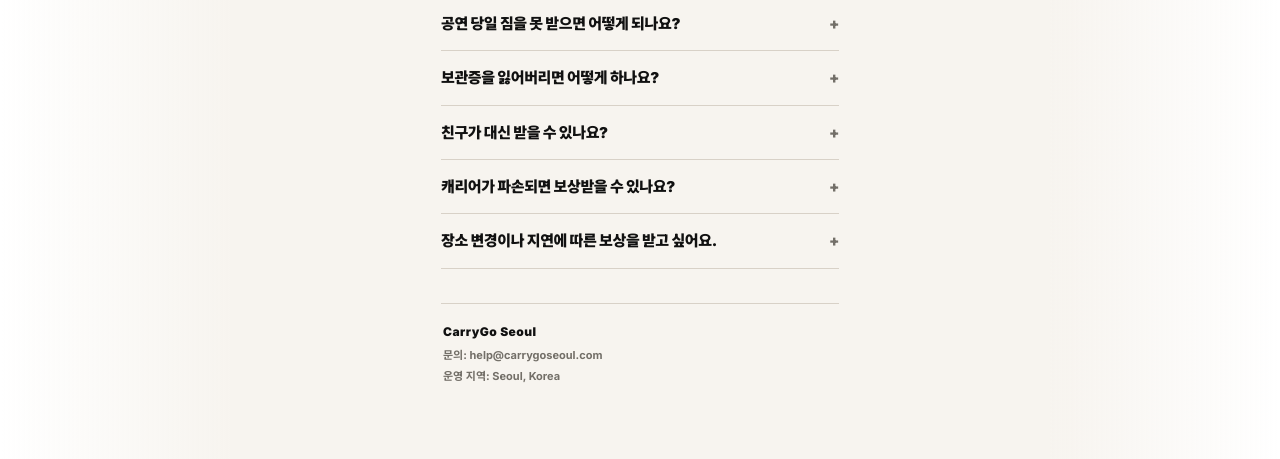
==== commit fcc50b49: "Add KSP0 typo FAQ for KSPO searches" ====
--- a/index.html
+++ b/index.html
@@ -170,6 +170,7 @@
     <section class="section desktop-span" id="faq" aria-label="faq">
       <div class="section-title"><h2 class="kr-title">자주 묻는 질문</h2></div>
       <div class="faq-list">
+        <details class="faq-item"><summary><strong>KSP0로 검색했는데 KSPO돔이 맞나요?</strong></summary><p>네. 공식 표기는 KSPO입니다. 숫자 0이 아니라 알파벳 O이며, KSPO돔은 올림픽공원 체조경기장으로도 불립니다. KSP0 돔, KSP0 짐보관처럼 검색하신 경우에도 CarryGo의 KSPO돔 짐보관 안내를 확인하시면 됩니다.</p></details>
         <details class="faq-item"><summary><strong>KSPO돔/올림픽공원 체조경기장 공연 때도 이용할 수 있나요?</strong></summary><p>네. CarryGo는 KSPO돔(KSPO DOME, 올림픽공원 체조경기장) 콘서트 관객을 위한 짐보관 서비스를 운영합니다. 예약 가능한 공연과 시간대는 홈페이지의 공연정보에서 확인해 주세요.</p></details>
         <details class="faq-item"><summary><strong>올림픽공원 물품보관함 대신 캐리어를 맡길 수 있나요?</strong></summary><p>공연 당일 물품보관함은 수량과 크기에 제한이 있을 수 있습니다. 캐리어처럼 큰 짐이 있다면 예약 가능한 콘서트 짐보관 옵션을 미리 확인해 주세요.</p></details>
         <details class="faq-item"><summary><strong>Where can I store luggage near KSPO DOME / Olympic Gymnastics Arena?</strong></summary><p>CarryGo Seoul provides luggage storage for concert visitors near KSPO DOME, also known as Olympic Gymnastics Arena, in Olympic Park. Please check available concerts, drop-off time, and the location guide before booking.</p></details>
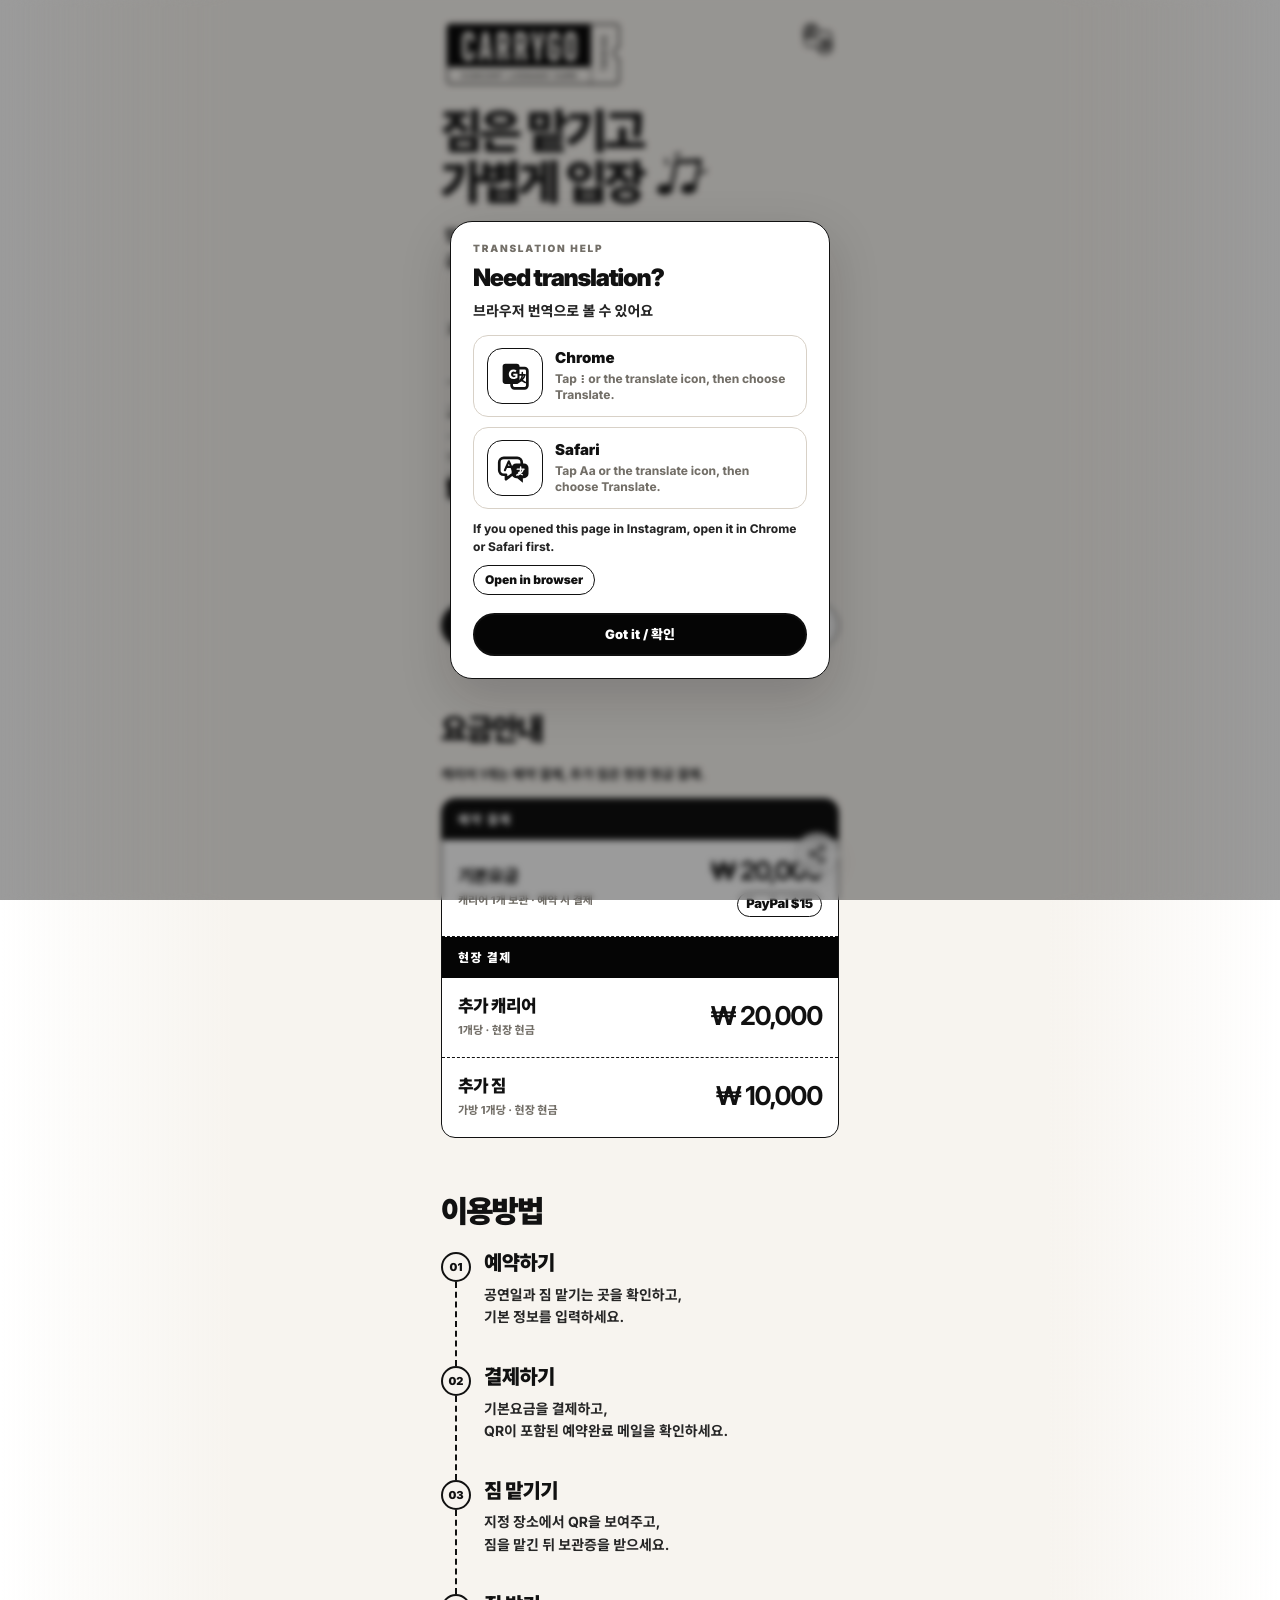
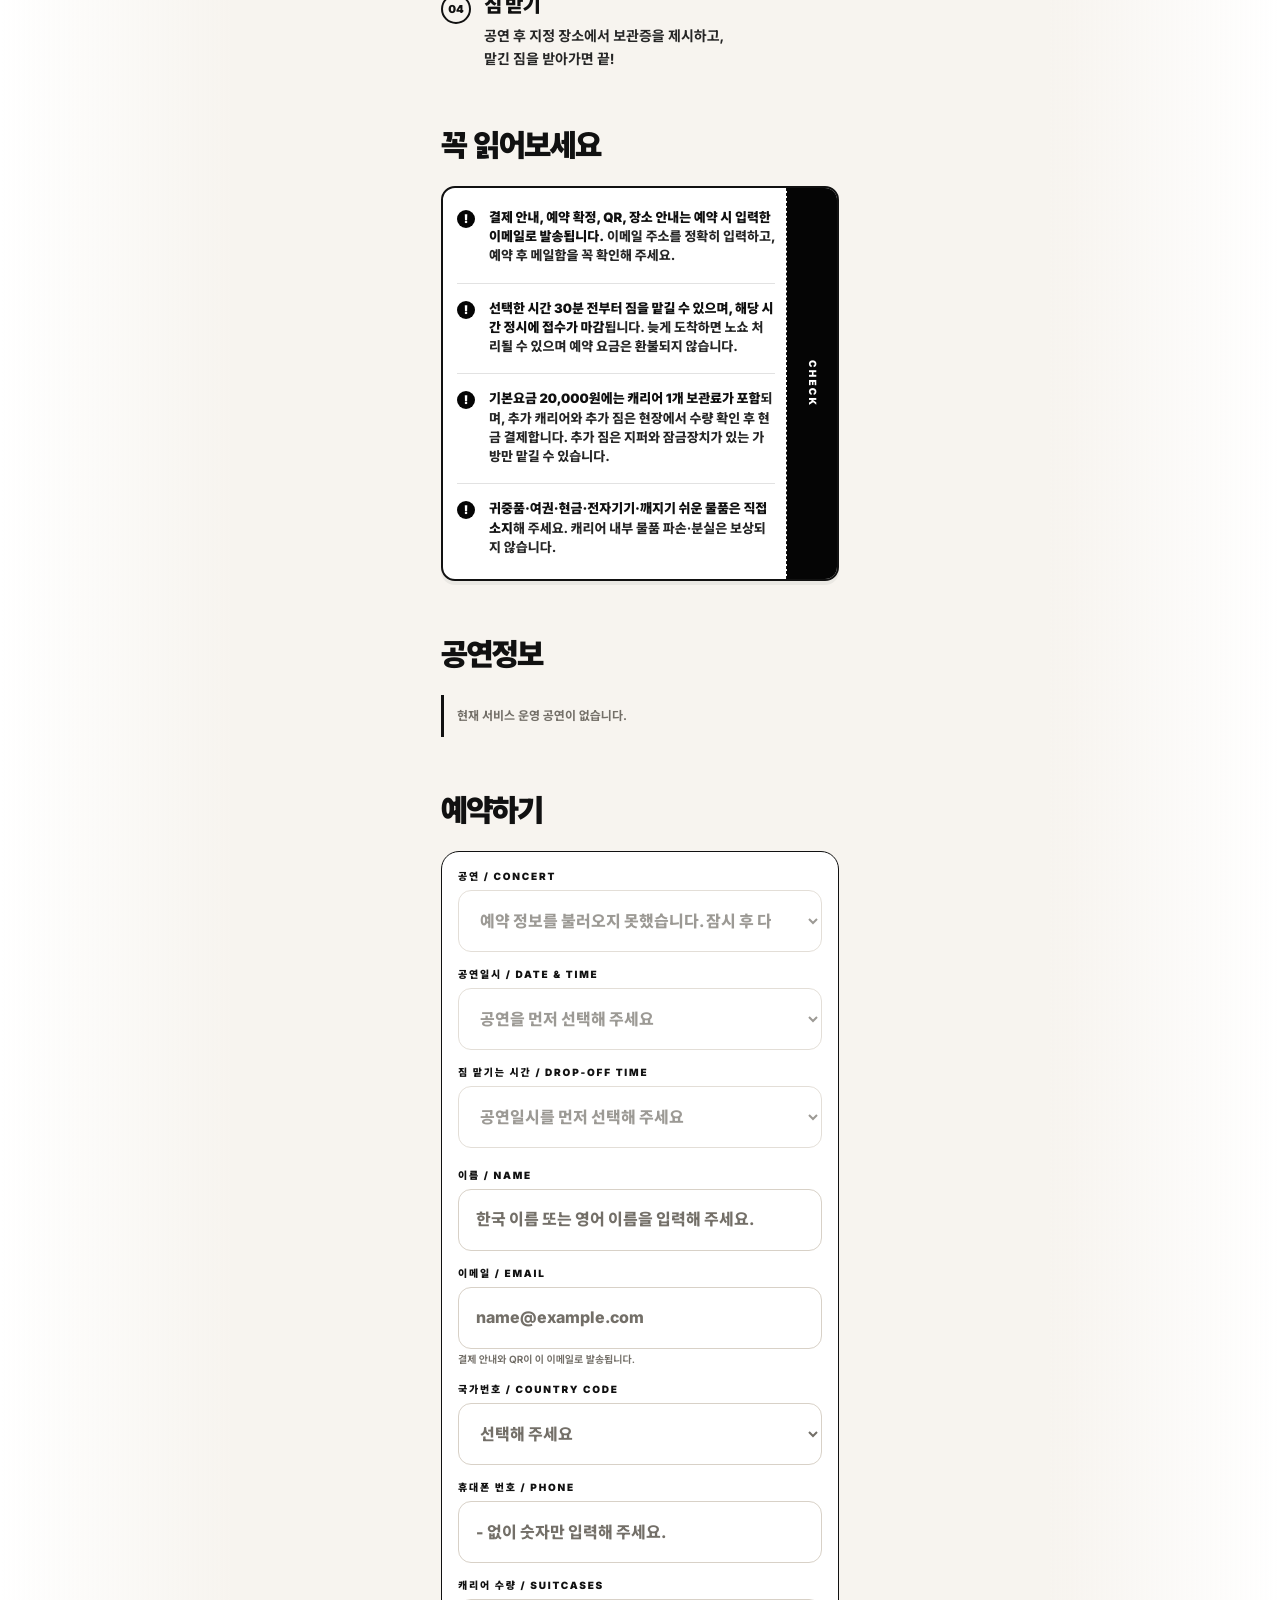
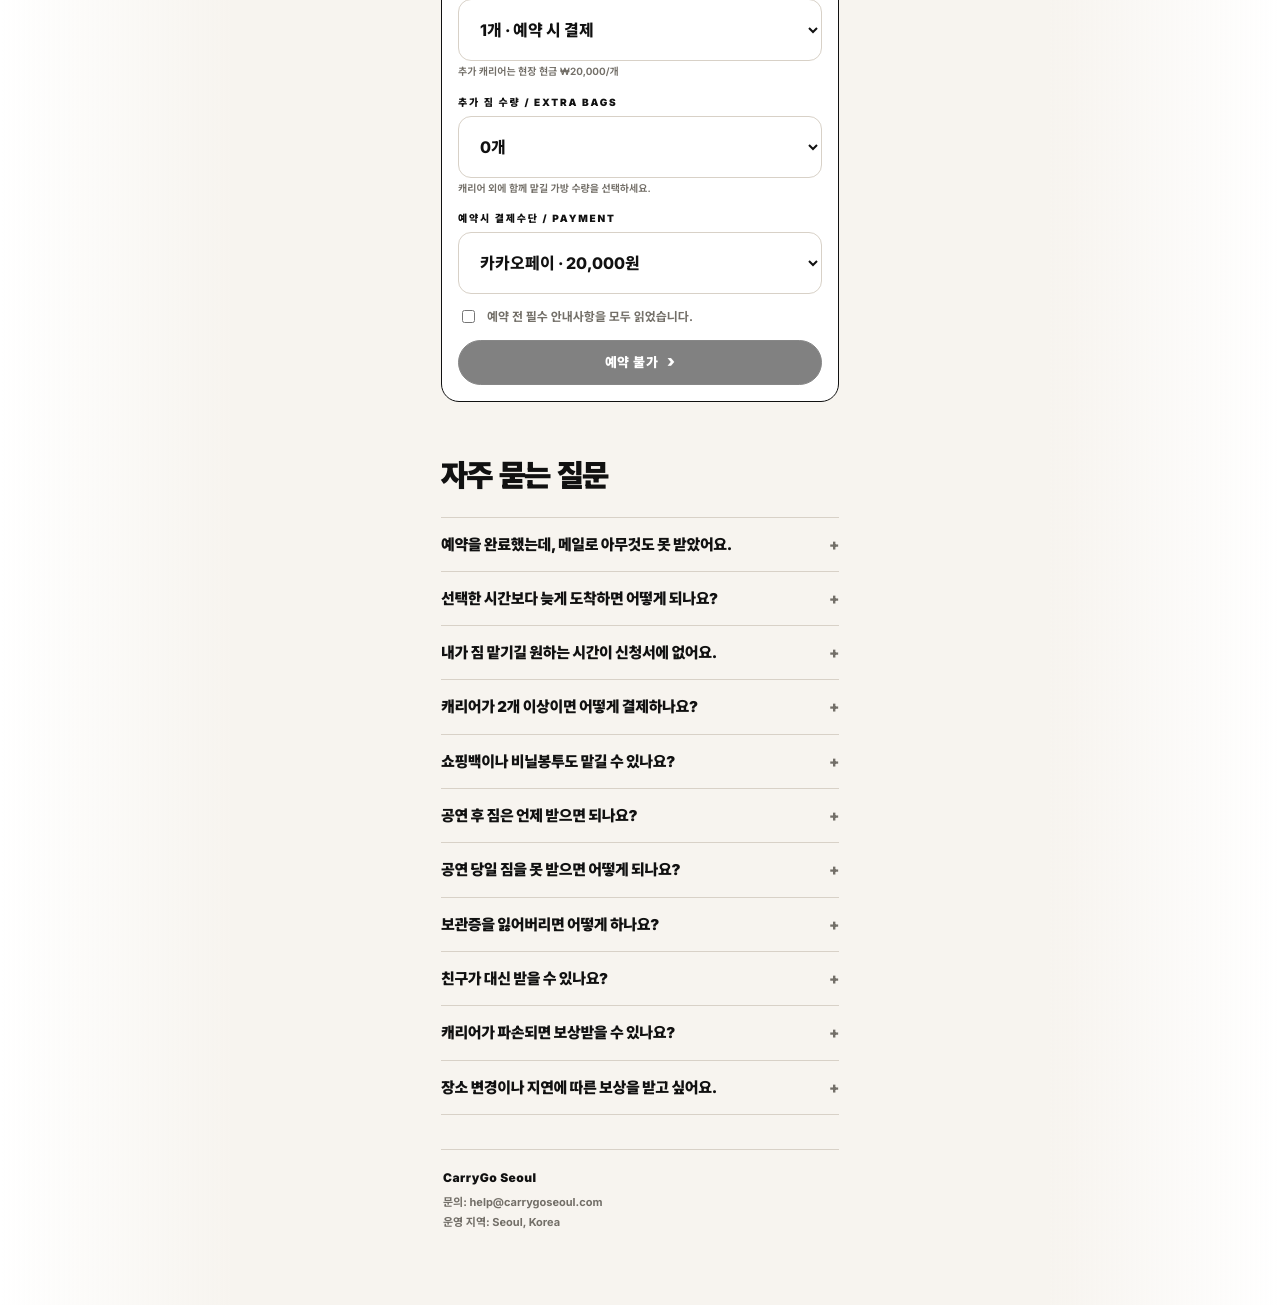
==== commit f80e87a1: "Revert "Strengthen KSPO Olympic Park SEO keywords" This reverts commit f92bde0566a7104778b8b52775750" ====
--- a/index.html
+++ b/index.html
@@ -20,16 +20,16 @@
 </script>
 <meta charset="utf-8">
 <meta name="viewport" content="width=device-width, initial-scale=1">
-<title>캐리고서울 CarryGo Seoul | KSPO돔 · 올림픽공원 체조경기장 콘서트 짐보관</title>
-<meta name="description" content="CARRYGO Seoul. KSPO돔·올림픽공원 체조경기장 콘서트 관객을 위한 공연장 앞 짐보관·캐리어 보관 서비스. 짐은 맡기고 공연에만 집중하세요.">
-<meta name="keywords" content="캐리고서울, CarryGo Seoul, 캐리고, KSPO 짐보관, KSPO돔 짐보관, KSPO DOME 짐보관, KSPO 콘서트 짐보관, 올림픽공원 체조경기장 짐보관, 올림픽공원 체조경기장 콘서트 짐보관, 체조경기장 짐보관, 체조경기장 콘서트 짐보관, 올림픽체조경기장 짐보관, 올림픽체조경기장 콘서트 짐보관, 올림픽공원 짐보관, 올림픽공원 콘서트 짐보관, 올림픽공원 캐리어 보관, 공연 짐보관, 콘서트 짐보관, 공연장 짐보관, 콘서트 캐리어 보관, 서울 짐보관, Seoul concert luggage storage, KSPO luggage storage, Olympic Park luggage storage">
+<title>캐리고서울 CarryGo Seoul | 공연 짐보관 · 콘서트 캐리어 보관</title>
+<meta name="description" content="CARRYGO Seoul. 콘서트 관객을 위한 현장 짐 보관·수령 서비스. 캐리어는 맡기고 공연에만 집중하세요.">
+<meta name="keywords" content="캐리고서울, CarryGo Seoul, 캐리고, 공연 짐보관, 콘서트 짐보관, 공연장 짐보관, 콘서트 캐리어 보관, 올림픽공원 짐보관, KSPO 짐보관, 서울 짐보관">
 <meta name="robots" content="index,follow,max-image-preview:large">
 <meta name="naver-site-verification" content="9fda0472a20d64fa7b8d37042b43562c49956200" />
 <link rel="canonical" href="https://www.carrygoseoul.com/">
 <meta property="og:type" content="website">
 <meta property="og:site_name" content="CarryGo Seoul">
-<meta property="og:title" content="CarryGo Seoul | KSPO돔 · 올림픽공원 체조경기장 콘서트 짐보관">
-<meta property="og:description" content="KSPO돔·올림픽공원 체조경기장 콘서트 관객을 위한 공연장 앞 짐보관·캐리어 보관 서비스. 짐은 맡기고 공연에만 집중하세요.">
+<meta property="og:title" content="CarryGo Seoul">
+<meta property="og:description" content="CARRYGO Seoul. 콘서트 관객을 위한 현장 짐 보관·수령 서비스. 캐리어는 맡기고 공연에만 집중하세요.">
 <meta property="og:url" content="https://www.carrygoseoul.com/">
 <meta property="og:image" content="https://www.carrygoseoul.com/assets/logo/carrygo_logo_final.png">
 <meta name="twitter:card" content="summary_large_image">
@@ -40,9 +40,9 @@
   "name": "캐리고서울 CarryGo Seoul",
   "alternateName": ["CarryGo Seoul", "캐리고", "캐리고서울"],
   "url": "https://www.carrygoseoul.com/",
-  "description": "KSPO돔·올림픽공원 체조경기장 콘서트 관객을 위한 공연장 앞 짐보관·캐리어 보관 서비스",
-  "areaServed": ["Seoul", "Olympic Park", "KSPO DOME", "올림픽공원 체조경기장"],
-  "serviceType": ["KSPO 짐보관", "KSPO돔 짐보관", "KSPO DOME 짐보관", "올림픽공원 체조경기장 짐보관", "체조경기장 콘서트 짐보관", "올림픽체조경기장 짐보관", "올림픽공원 짐보관", "공연 짐보관", "콘서트 짐보관", "캐리어 보관", "Seoul concert luggage storage"]
+  "description": "콘서트 관객을 위한 공연장 앞 짐보관 서비스",
+  "areaServed": "Seoul",
+  "serviceType": ["공연 짐보관", "콘서트 짐보관", "캐리어 보관"]
 }
 </script>
 <link rel="icon" href="assets/icons/favicon.svg" type="image/svg+xml">
@@ -79,18 +79,8 @@
       <h1 class="hero-title-kr">짐은 맡기고<br>가볍게 입장<span class="hero-note" aria-hidden="true"><svg viewBox="0 0 58 62" focusable="false"><path class="note-beam" d="M19 11c9.8-2.1 18.8-4.5 28.8-8"/><path class="note-stem left" d="M19 11c.8 11.7 1.1 23.6.7 35.7"/><path class="note-stem right" d="M48 4c1.1 12.5 1 23.5.2 34.7"/><path class="note-head left" d="M18.4 42.7c-5.9-2.2-13 .7-14.7 5.4-1.6 4.4 2.6 8.1 8.7 7 6.3-1.1 10.9-5.5 10.1-9.2-.2-1.3-1.5-2.6-4.1-3.2Z"/><path class="note-head right" d="M47.4 34.8c-5.7-2-12.7.9-14.3 5.5-1.6 4.3 2.3 7.7 8.2 6.7 6.1-1 10.6-5.2 10-8.8-.2-1.5-1.3-2.7-3.9-3.4Z"/><path class="note-pop p1" d="M9 17c-2.2-1.7-3.1-3.7-3-5.9"/><path class="note-pop p2" d="M16 4c1.4-2.1 3-3.1 5.1-3.6"/><path class="note-pop p3" d="M53 18c2.3-1 4.1-2.6 5.2-4.8"/></svg></span></h1>
       <p class="hero-copy">맘 편히, 여유롭게!<br>공연을 즐기세요.</p>
       <figure class="hero-visual"><img src="assets/hero/carrygo-hero-service-scene-transparent.png" alt="공연장 앞에서 고객이 캐리어를 스태프에게 맡기는 장면" loading="eager" fetchpriority="high"></figure>
-      <p class="hero-service-caption">CarryGo는 KSPO돔(올림픽공원 체조경기장) 콘서트 관객을 위한 짐 보관 서비스입니다.</p>
+      <p class="hero-service-caption">CarryGo는 공연 관객을 위한 짐 보관 서비스입니다.</p>
       <div class="cta-row"><a class="btn primary cta-motion" href="#reserve">짐보관 예약하기</a><a class="btn secondary" href="#how">이용 방법 보기</a></div>
-    </section>
-
-    <section class="section desktop-span" id="kspo-storage" aria-label="KSPO 올림픽공원 콘서트 짐보관 안내">
-      <div class="section-title"><h2 class="kr-title">KSPO돔 · 올림픽공원 체조경기장 짐보관</h2></div>
-      <p class="price-note">KSPO돔(KSPO DOME, 올림픽공원 체조경기장) 공연을 보러 오는 관객을 위한 콘서트 짐보관 서비스입니다. KSPO돔은 올림픽체조경기장/체조경기장으로도 불립니다. 캐리어와 여행가방은 공연 전 지정 장소에 맡기고, 공연 후 같은 장소에서 찾아가세요.</p>
-      <div class="checklist">
-        <div class="check-item"><span class="check-mark">✓</span><span><b>KSPO돔·올림픽공원 체조경기장 콘서트 관객 대상</b>으로 공연 전 짐 맡김과 공연 후 수령을 안내합니다.</span></div>
-        <div class="check-item"><span class="check-mark">✓</span><span><b>올림픽공원 체조경기장 콘서트 짐보관, 콘서트 캐리어 보관, 공연장 짐보관</b>을 찾는 분들이 이용할 수 있습니다.</span></div>
-        <div class="check-item"><span class="check-mark">✓</span><span>현장 위치는 공연일 운영 상황에 따라 안내되며, <a href="/location/olympic-park/">올림픽공원 위치 안내</a>에서 최신 위치를 확인할 수 있습니다.</span></div>
-      </div>
     </section>
 
     <section class="section desktop-span" id="price">
@@ -170,10 +160,6 @@
     <section class="section desktop-span" id="faq" aria-label="faq">
       <div class="section-title"><h2 class="kr-title">자주 묻는 질문</h2></div>
       <div class="faq-list">
-        <details class="faq-item"><summary><strong>KSP0로 검색했는데 KSPO돔이 맞나요?</strong></summary><p>네. 공식 표기는 KSPO입니다. 숫자 0이 아니라 알파벳 O이며, KSPO돔은 올림픽공원 체조경기장으로도 불립니다. KSP0 돔, KSP0 짐보관처럼 검색하신 경우에도 CarryGo의 KSPO돔 짐보관 안내를 확인하시면 됩니다.</p></details>
-        <details class="faq-item"><summary><strong>KSPO돔/올림픽공원 체조경기장 공연 때도 이용할 수 있나요?</strong></summary><p>네. CarryGo는 KSPO돔(KSPO DOME, 올림픽공원 체조경기장) 콘서트 관객을 위한 짐보관 서비스를 운영합니다. 예약 가능한 공연과 시간대는 홈페이지의 공연정보에서 확인해 주세요.</p></details>
-        <details class="faq-item"><summary><strong>올림픽공원 물품보관함 대신 캐리어를 맡길 수 있나요?</strong></summary><p>공연 당일 물품보관함은 수량과 크기에 제한이 있을 수 있습니다. 캐리어처럼 큰 짐이 있다면 예약 가능한 콘서트 짐보관 옵션을 미리 확인해 주세요.</p></details>
-        <details class="faq-item"><summary><strong>Where can I store luggage near KSPO DOME / Olympic Gymnastics Arena?</strong></summary><p>CarryGo Seoul provides luggage storage for concert visitors near KSPO DOME, also known as Olympic Gymnastics Arena, in Olympic Park. Please check available concerts, drop-off time, and the location guide before booking.</p></details>
         <details class="faq-item"><summary><strong>예약을 완료했는데, 메일로 아무것도 못 받았어요.</strong></summary><p>스팸함/프로모션함을 먼저 확인해 주세요. 그래도 없으면 help@carrygoseoul.com 으로 예약자 이름, 휴대폰 번호, 예약한 결제수단을 보내주세요. 이메일 주소가 잘못되었다면 올바른 이메일 주소도 함께 보내주시면 확인 후 다시 안내드리겠습니다.</p></details>
         <details class="faq-item"><summary><strong>선택한 시간보다 늦게 도착하면 어떻게 되나요?</strong></summary><p>선택 시간 30분 전부터 짐을 맡길 수 있고, 선택한 정시까지 접수해야 합니다. 늦으면 노쇼 처리될 수 있으며 예약 요금은 환불되지 않습니다. 다음 시간대 접수는 현장 상황에 따라 가능할 수 있지만 보장되지 않습니다.</p></details>
         <details class="faq-item"><summary><strong>내가 짐 맡기길 원하는 시간이 신청서에 없어요.</strong></summary><p>공연일시 및 현장 상황에 따라 짐을 맡길 수 있는 시간이 정해집니다. 그 외 시간에는 서비스가 불가합니다.</p></details>
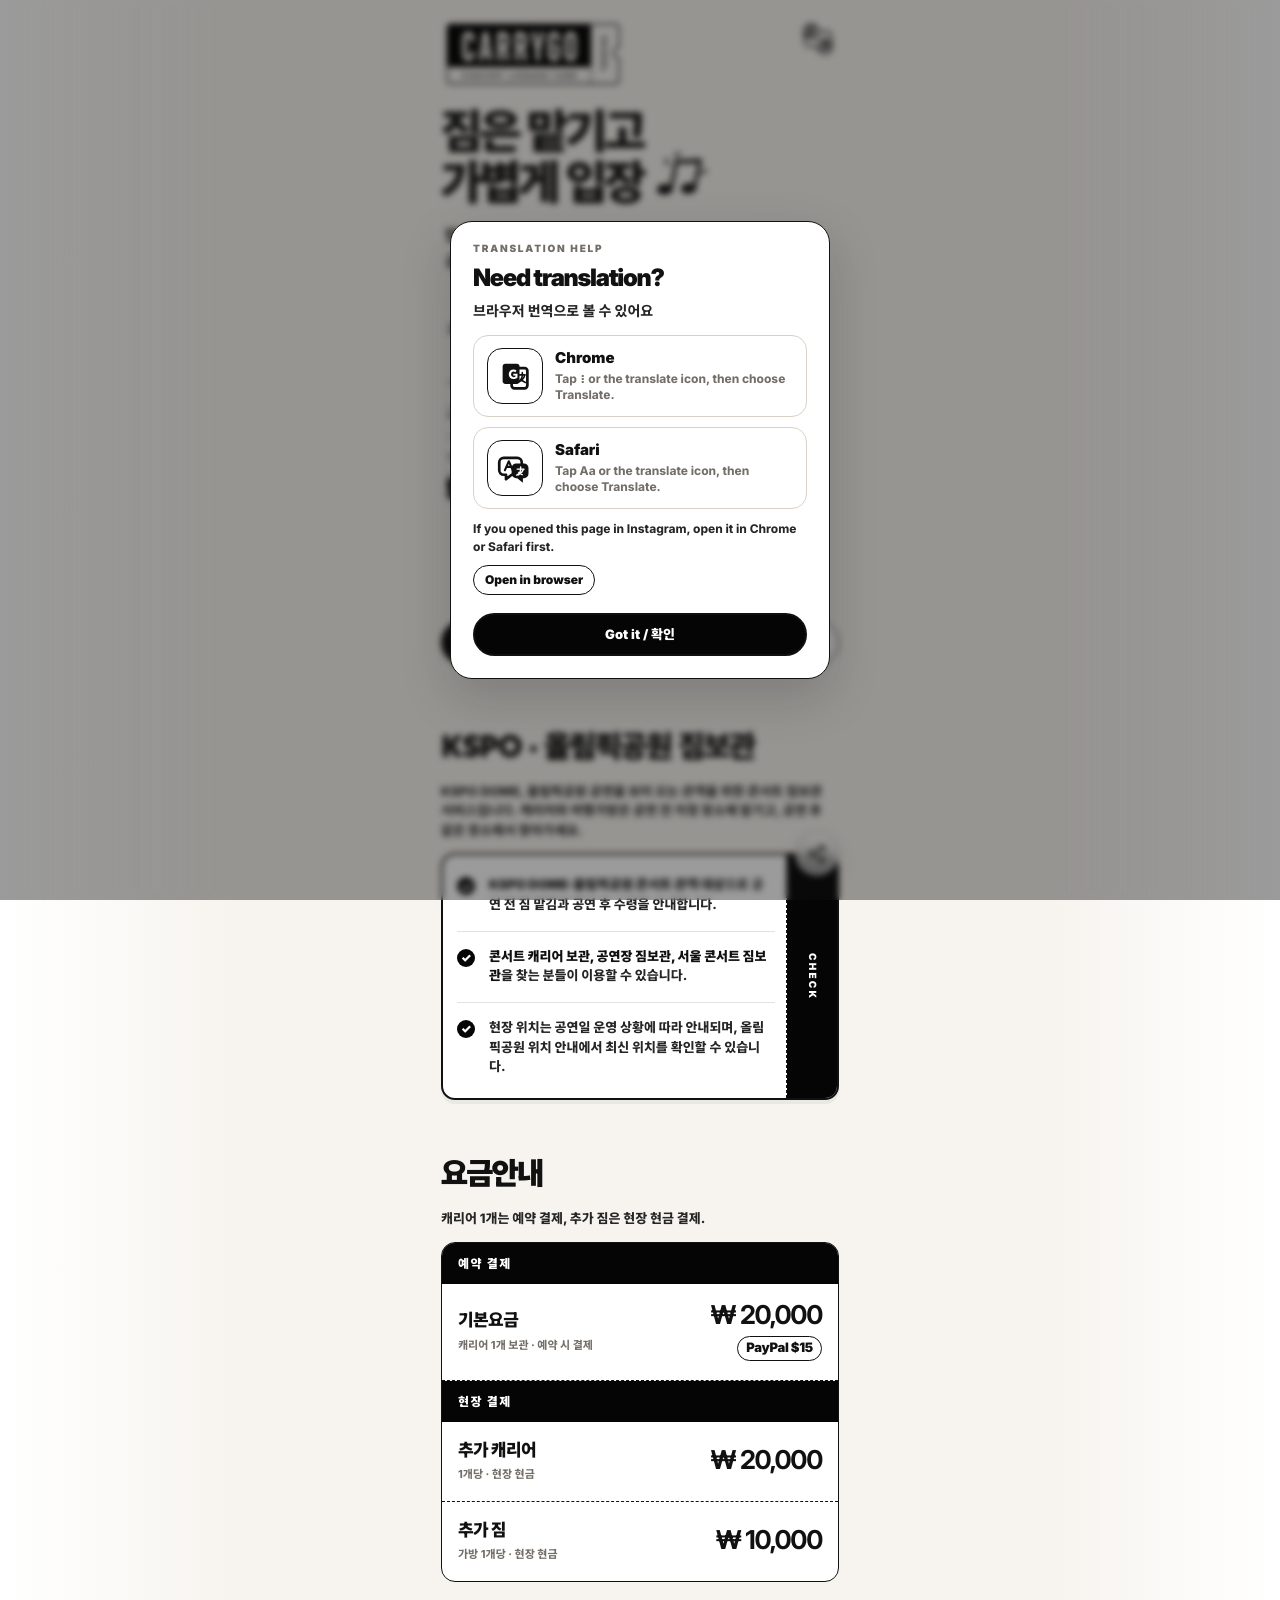
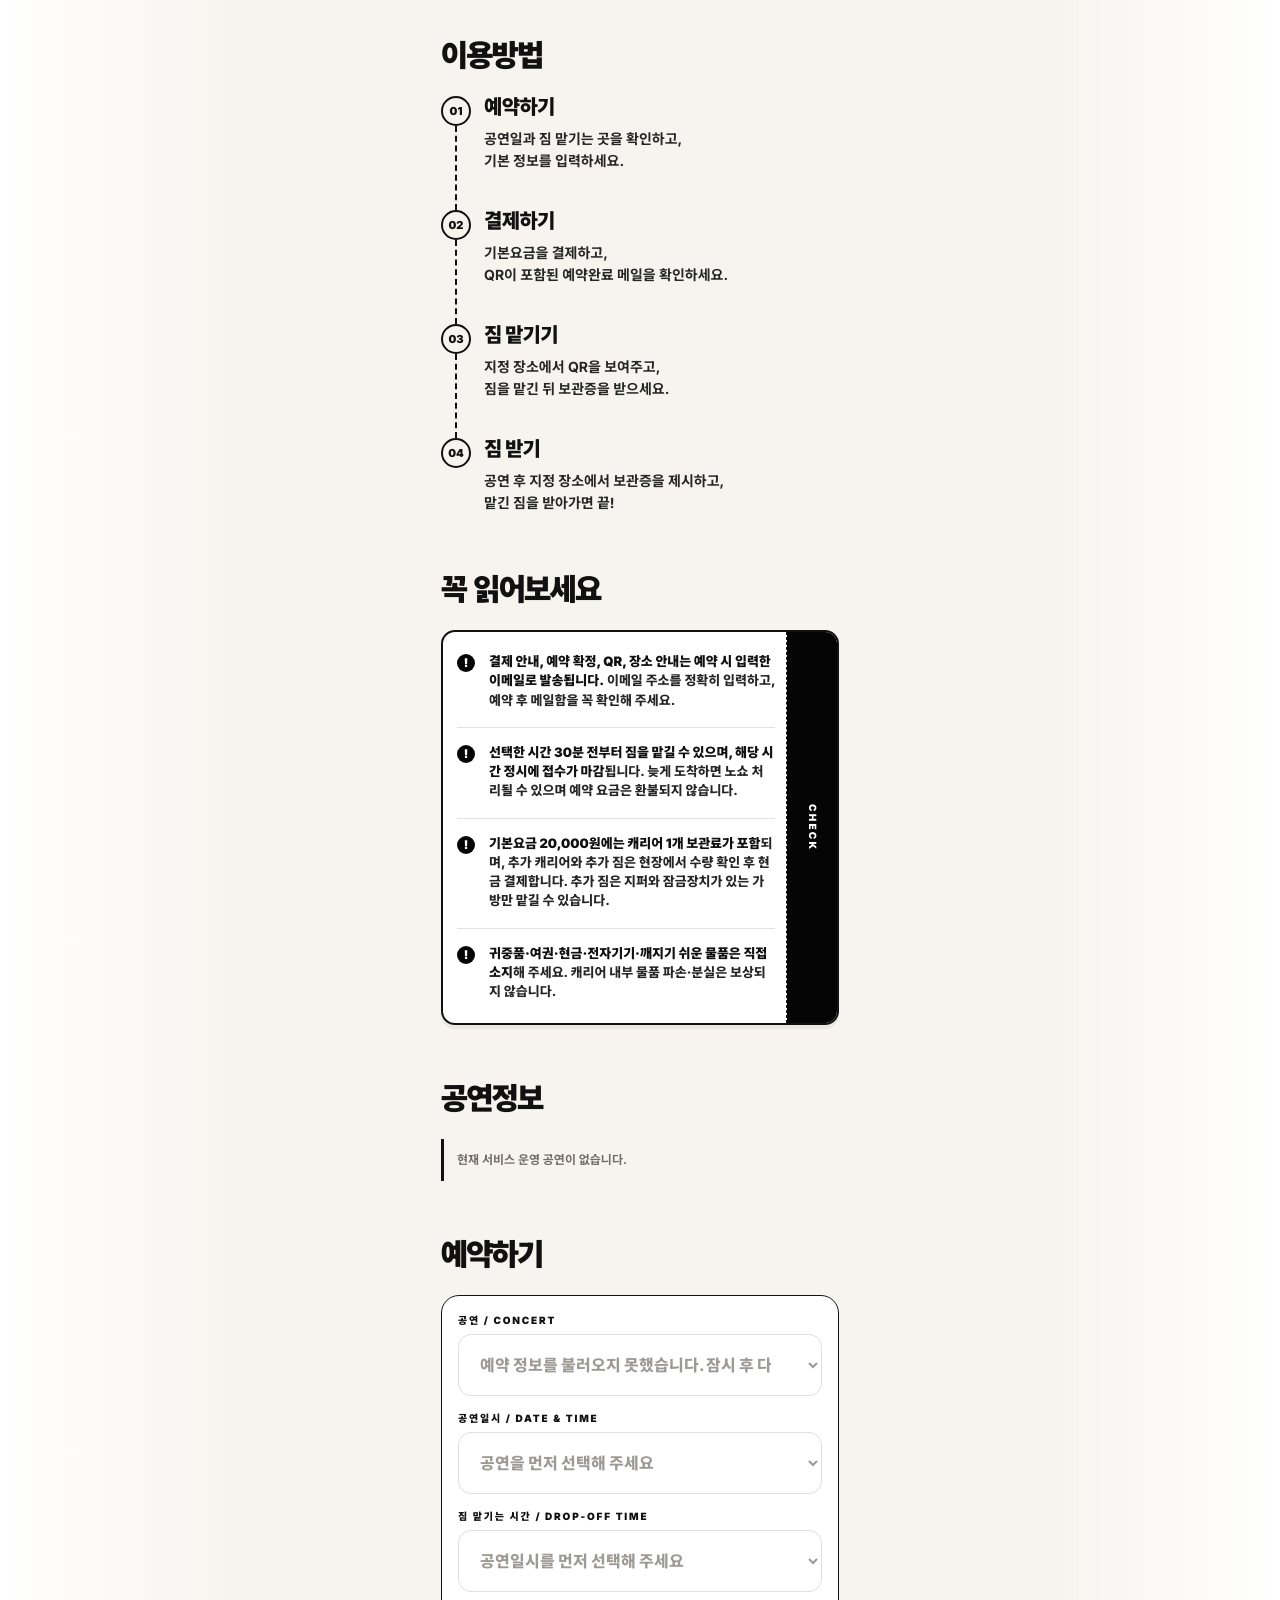
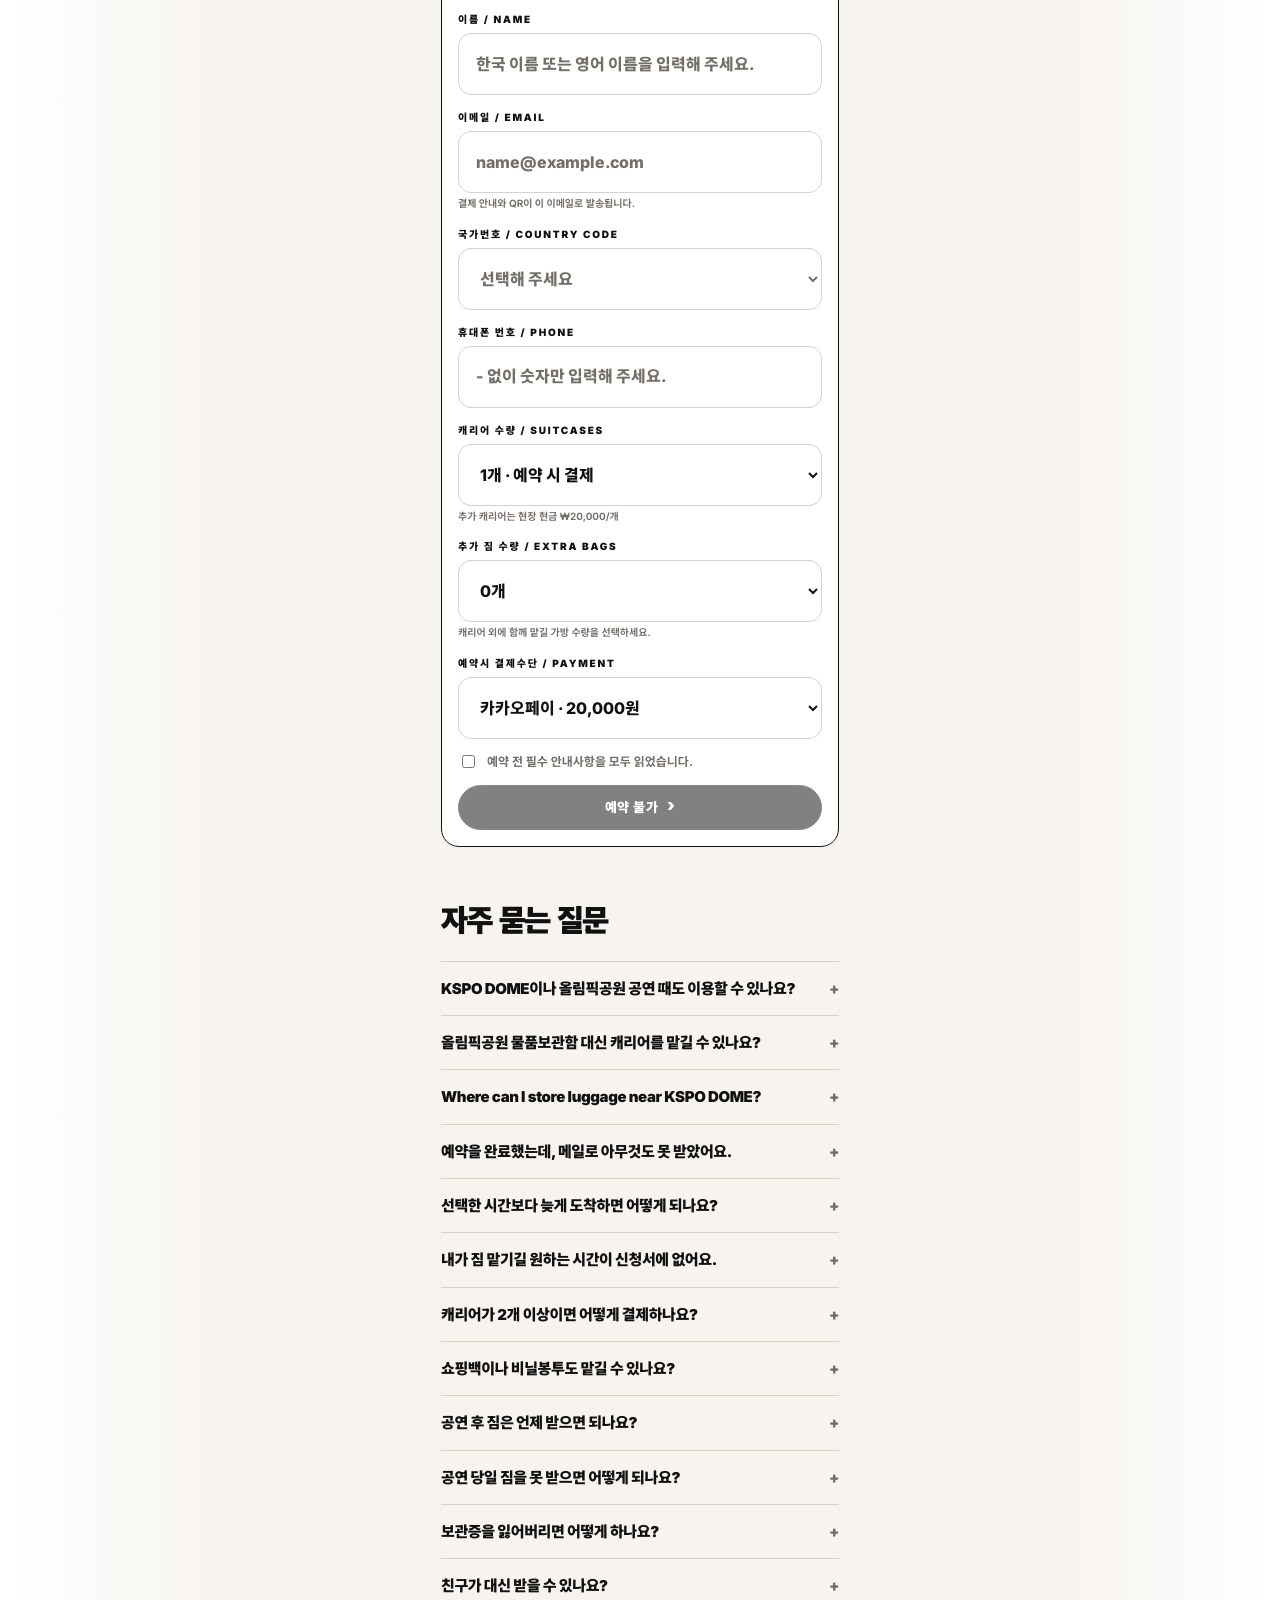
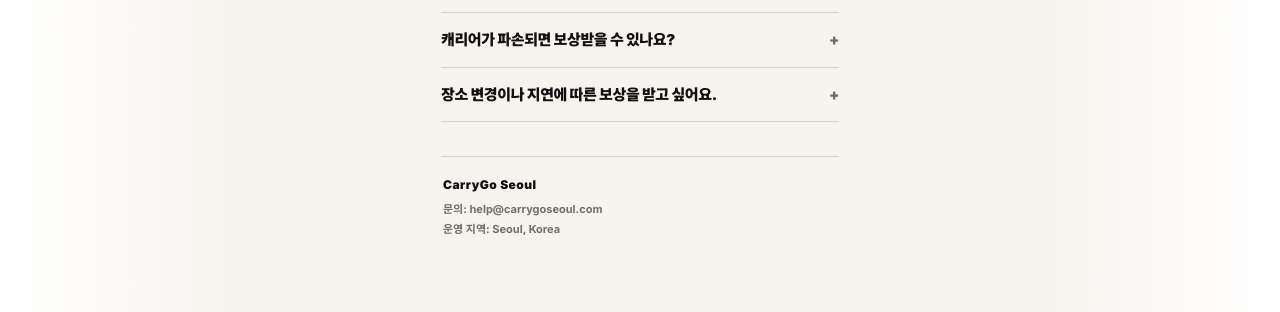
==== commit 091b171b: "Revert "Add KSPO dome gymnastics arena SEO variants" This reverts commit f30b0d98040a8e6ab4df1ec11e0" ====
--- a/index.html
+++ b/index.html
@@ -20,16 +20,16 @@
 </script>
 <meta charset="utf-8">
 <meta name="viewport" content="width=device-width, initial-scale=1">
-<title>캐리고서울 CarryGo Seoul | 공연 짐보관 · 콘서트 캐리어 보관</title>
-<meta name="description" content="CARRYGO Seoul. 콘서트 관객을 위한 현장 짐 보관·수령 서비스. 캐리어는 맡기고 공연에만 집중하세요.">
-<meta name="keywords" content="캐리고서울, CarryGo Seoul, 캐리고, 공연 짐보관, 콘서트 짐보관, 공연장 짐보관, 콘서트 캐리어 보관, 올림픽공원 짐보관, KSPO 짐보관, 서울 짐보관">
+<title>캐리고서울 CarryGo Seoul | KSPO · 올림픽공원 콘서트 짐보관 · 캐리어 보관</title>
+<meta name="description" content="CARRYGO Seoul. KSPO DOME·올림픽공원 콘서트 관객을 위한 공연장 앞 짐보관·캐리어 보관 서비스. 짐은 맡기고 공연에만 집중하세요.">
+<meta name="keywords" content="캐리고서울, CarryGo Seoul, 캐리고, KSPO 짐보관, KSPO DOME 짐보관, KSPO 콘서트 짐보관, 올림픽공원 짐보관, 올림픽공원 콘서트 짐보관, 올림픽공원 캐리어 보관, 공연 짐보관, 콘서트 짐보관, 공연장 짐보관, 콘서트 캐리어 보관, 서울 짐보관, Seoul concert luggage storage, KSPO luggage storage, Olympic Park luggage storage">
 <meta name="robots" content="index,follow,max-image-preview:large">
 <meta name="naver-site-verification" content="9fda0472a20d64fa7b8d37042b43562c49956200" />
 <link rel="canonical" href="https://www.carrygoseoul.com/">
 <meta property="og:type" content="website">
 <meta property="og:site_name" content="CarryGo Seoul">
-<meta property="og:title" content="CarryGo Seoul">
-<meta property="og:description" content="CARRYGO Seoul. 콘서트 관객을 위한 현장 짐 보관·수령 서비스. 캐리어는 맡기고 공연에만 집중하세요.">
+<meta property="og:title" content="CarryGo Seoul | KSPO · 올림픽공원 콘서트 짐보관">
+<meta property="og:description" content="KSPO DOME·올림픽공원 콘서트 관객을 위한 공연장 앞 짐보관·캐리어 보관 서비스. 짐은 맡기고 공연에만 집중하세요.">
 <meta property="og:url" content="https://www.carrygoseoul.com/">
 <meta property="og:image" content="https://www.carrygoseoul.com/assets/logo/carrygo_logo_final.png">
 <meta name="twitter:card" content="summary_large_image">
@@ -40,9 +40,9 @@
   "name": "캐리고서울 CarryGo Seoul",
   "alternateName": ["CarryGo Seoul", "캐리고", "캐리고서울"],
   "url": "https://www.carrygoseoul.com/",
-  "description": "콘서트 관객을 위한 공연장 앞 짐보관 서비스",
-  "areaServed": "Seoul",
-  "serviceType": ["공연 짐보관", "콘서트 짐보관", "캐리어 보관"]
+  "description": "KSPO DOME·올림픽공원 콘서트 관객을 위한 공연장 앞 짐보관·캐리어 보관 서비스",
+  "areaServed": ["Seoul", "Olympic Park", "KSPO DOME"],
+  "serviceType": ["KSPO 짐보관", "KSPO DOME 짐보관", "올림픽공원 짐보관", "공연 짐보관", "콘서트 짐보관", "캐리어 보관", "Seoul concert luggage storage"]
 }
 </script>
 <link rel="icon" href="assets/icons/favicon.svg" type="image/svg+xml">
@@ -79,8 +79,18 @@
       <h1 class="hero-title-kr">짐은 맡기고<br>가볍게 입장<span class="hero-note" aria-hidden="true"><svg viewBox="0 0 58 62" focusable="false"><path class="note-beam" d="M19 11c9.8-2.1 18.8-4.5 28.8-8"/><path class="note-stem left" d="M19 11c.8 11.7 1.1 23.6.7 35.7"/><path class="note-stem right" d="M48 4c1.1 12.5 1 23.5.2 34.7"/><path class="note-head left" d="M18.4 42.7c-5.9-2.2-13 .7-14.7 5.4-1.6 4.4 2.6 8.1 8.7 7 6.3-1.1 10.9-5.5 10.1-9.2-.2-1.3-1.5-2.6-4.1-3.2Z"/><path class="note-head right" d="M47.4 34.8c-5.7-2-12.7.9-14.3 5.5-1.6 4.3 2.3 7.7 8.2 6.7 6.1-1 10.6-5.2 10-8.8-.2-1.5-1.3-2.7-3.9-3.4Z"/><path class="note-pop p1" d="M9 17c-2.2-1.7-3.1-3.7-3-5.9"/><path class="note-pop p2" d="M16 4c1.4-2.1 3-3.1 5.1-3.6"/><path class="note-pop p3" d="M53 18c2.3-1 4.1-2.6 5.2-4.8"/></svg></span></h1>
       <p class="hero-copy">맘 편히, 여유롭게!<br>공연을 즐기세요.</p>
       <figure class="hero-visual"><img src="assets/hero/carrygo-hero-service-scene-transparent.png" alt="공연장 앞에서 고객이 캐리어를 스태프에게 맡기는 장면" loading="eager" fetchpriority="high"></figure>
-      <p class="hero-service-caption">CarryGo는 공연 관객을 위한 짐 보관 서비스입니다.</p>
+      <p class="hero-service-caption">CarryGo는 KSPO DOME·올림픽공원 콘서트 관객을 위한 짐 보관 서비스입니다.</p>
       <div class="cta-row"><a class="btn primary cta-motion" href="#reserve">짐보관 예약하기</a><a class="btn secondary" href="#how">이용 방법 보기</a></div>
+    </section>
+
+    <section class="section desktop-span" id="kspo-storage" aria-label="KSPO 올림픽공원 콘서트 짐보관 안내">
+      <div class="section-title"><h2 class="kr-title">KSPO · 올림픽공원 짐보관</h2></div>
+      <p class="price-note">KSPO DOME, 올림픽공원 공연을 보러 오는 관객을 위한 콘서트 짐보관 서비스입니다. 캐리어와 여행가방은 공연 전 지정 장소에 맡기고, 공연 후 같은 장소에서 찾아가세요.</p>
+      <div class="checklist">
+        <div class="check-item"><span class="check-mark">✓</span><span><b>KSPO DOME·올림픽공원 콘서트 관객 대상</b>으로 공연 전 짐 맡김과 공연 후 수령을 안내합니다.</span></div>
+        <div class="check-item"><span class="check-mark">✓</span><span><b>콘서트 캐리어 보관, 공연장 짐보관, 서울 콘서트 짐보관</b>을 찾는 분들이 이용할 수 있습니다.</span></div>
+        <div class="check-item"><span class="check-mark">✓</span><span>현장 위치는 공연일 운영 상황에 따라 안내되며, <a href="/location/olympic-park/">올림픽공원 위치 안내</a>에서 최신 위치를 확인할 수 있습니다.</span></div>
+      </div>
     </section>
 
     <section class="section desktop-span" id="price">
@@ -160,6 +170,9 @@
     <section class="section desktop-span" id="faq" aria-label="faq">
       <div class="section-title"><h2 class="kr-title">자주 묻는 질문</h2></div>
       <div class="faq-list">
+        <details class="faq-item"><summary><strong>KSPO DOME이나 올림픽공원 공연 때도 이용할 수 있나요?</strong></summary><p>네. CarryGo는 KSPO DOME·올림픽공원 콘서트 관객을 위한 짐보관 서비스를 운영합니다. 예약 가능한 공연과 시간대는 홈페이지의 공연정보에서 확인해 주세요.</p></details>
+        <details class="faq-item"><summary><strong>올림픽공원 물품보관함 대신 캐리어를 맡길 수 있나요?</strong></summary><p>공연 당일 물품보관함은 수량과 크기에 제한이 있을 수 있습니다. 캐리어처럼 큰 짐이 있다면 예약 가능한 콘서트 짐보관 옵션을 미리 확인해 주세요.</p></details>
+        <details class="faq-item"><summary><strong>Where can I store luggage near KSPO DOME?</strong></summary><p>CarryGo Seoul provides luggage storage for concert visitors near KSPO DOME and Olympic Park. Please check available concerts, drop-off time, and the location guide before booking.</p></details>
         <details class="faq-item"><summary><strong>예약을 완료했는데, 메일로 아무것도 못 받았어요.</strong></summary><p>스팸함/프로모션함을 먼저 확인해 주세요. 그래도 없으면 help@carrygoseoul.com 으로 예약자 이름, 휴대폰 번호, 예약한 결제수단을 보내주세요. 이메일 주소가 잘못되었다면 올바른 이메일 주소도 함께 보내주시면 확인 후 다시 안내드리겠습니다.</p></details>
         <details class="faq-item"><summary><strong>선택한 시간보다 늦게 도착하면 어떻게 되나요?</strong></summary><p>선택 시간 30분 전부터 짐을 맡길 수 있고, 선택한 정시까지 접수해야 합니다. 늦으면 노쇼 처리될 수 있으며 예약 요금은 환불되지 않습니다. 다음 시간대 접수는 현장 상황에 따라 가능할 수 있지만 보장되지 않습니다.</p></details>
         <details class="faq-item"><summary><strong>내가 짐 맡기길 원하는 시간이 신청서에 없어요.</strong></summary><p>공연일시 및 현장 상황에 따라 짐을 맡길 수 있는 시간이 정해집니다. 그 외 시간에는 서비스가 불가합니다.</p></details>
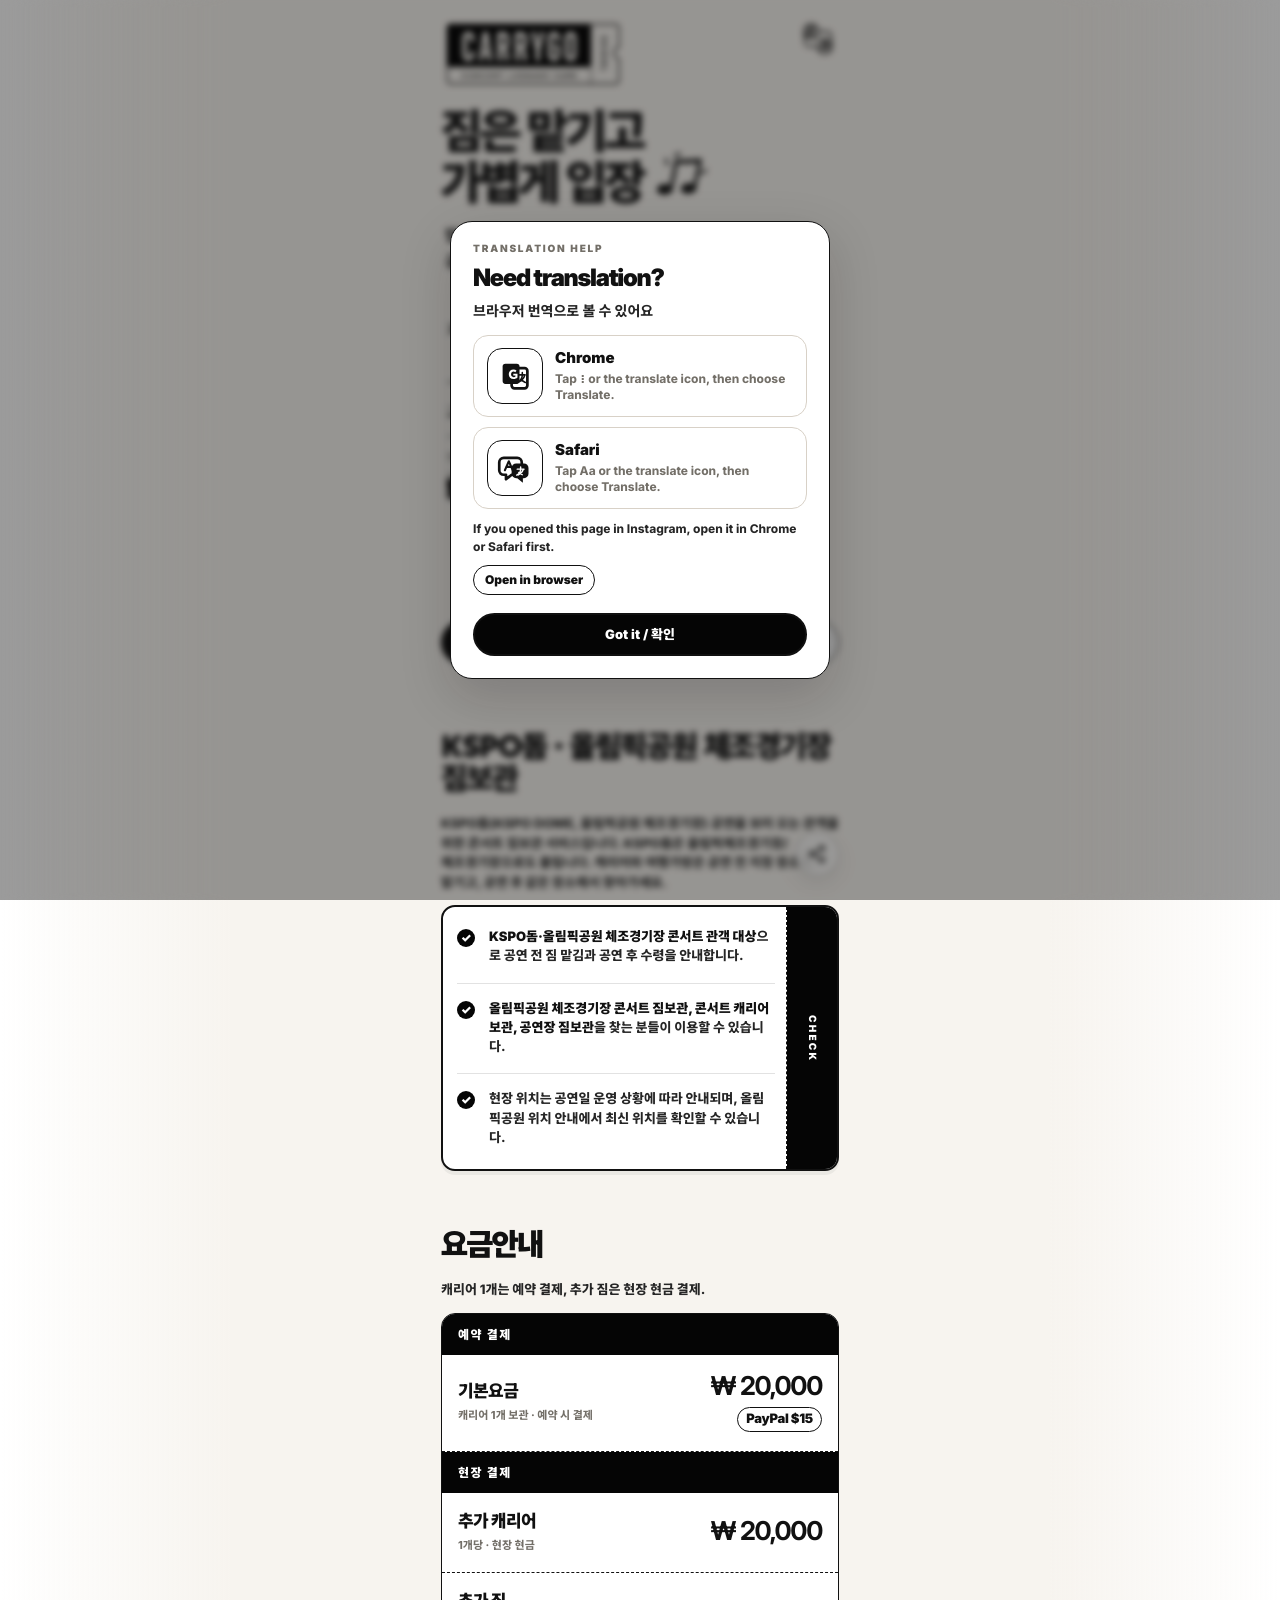
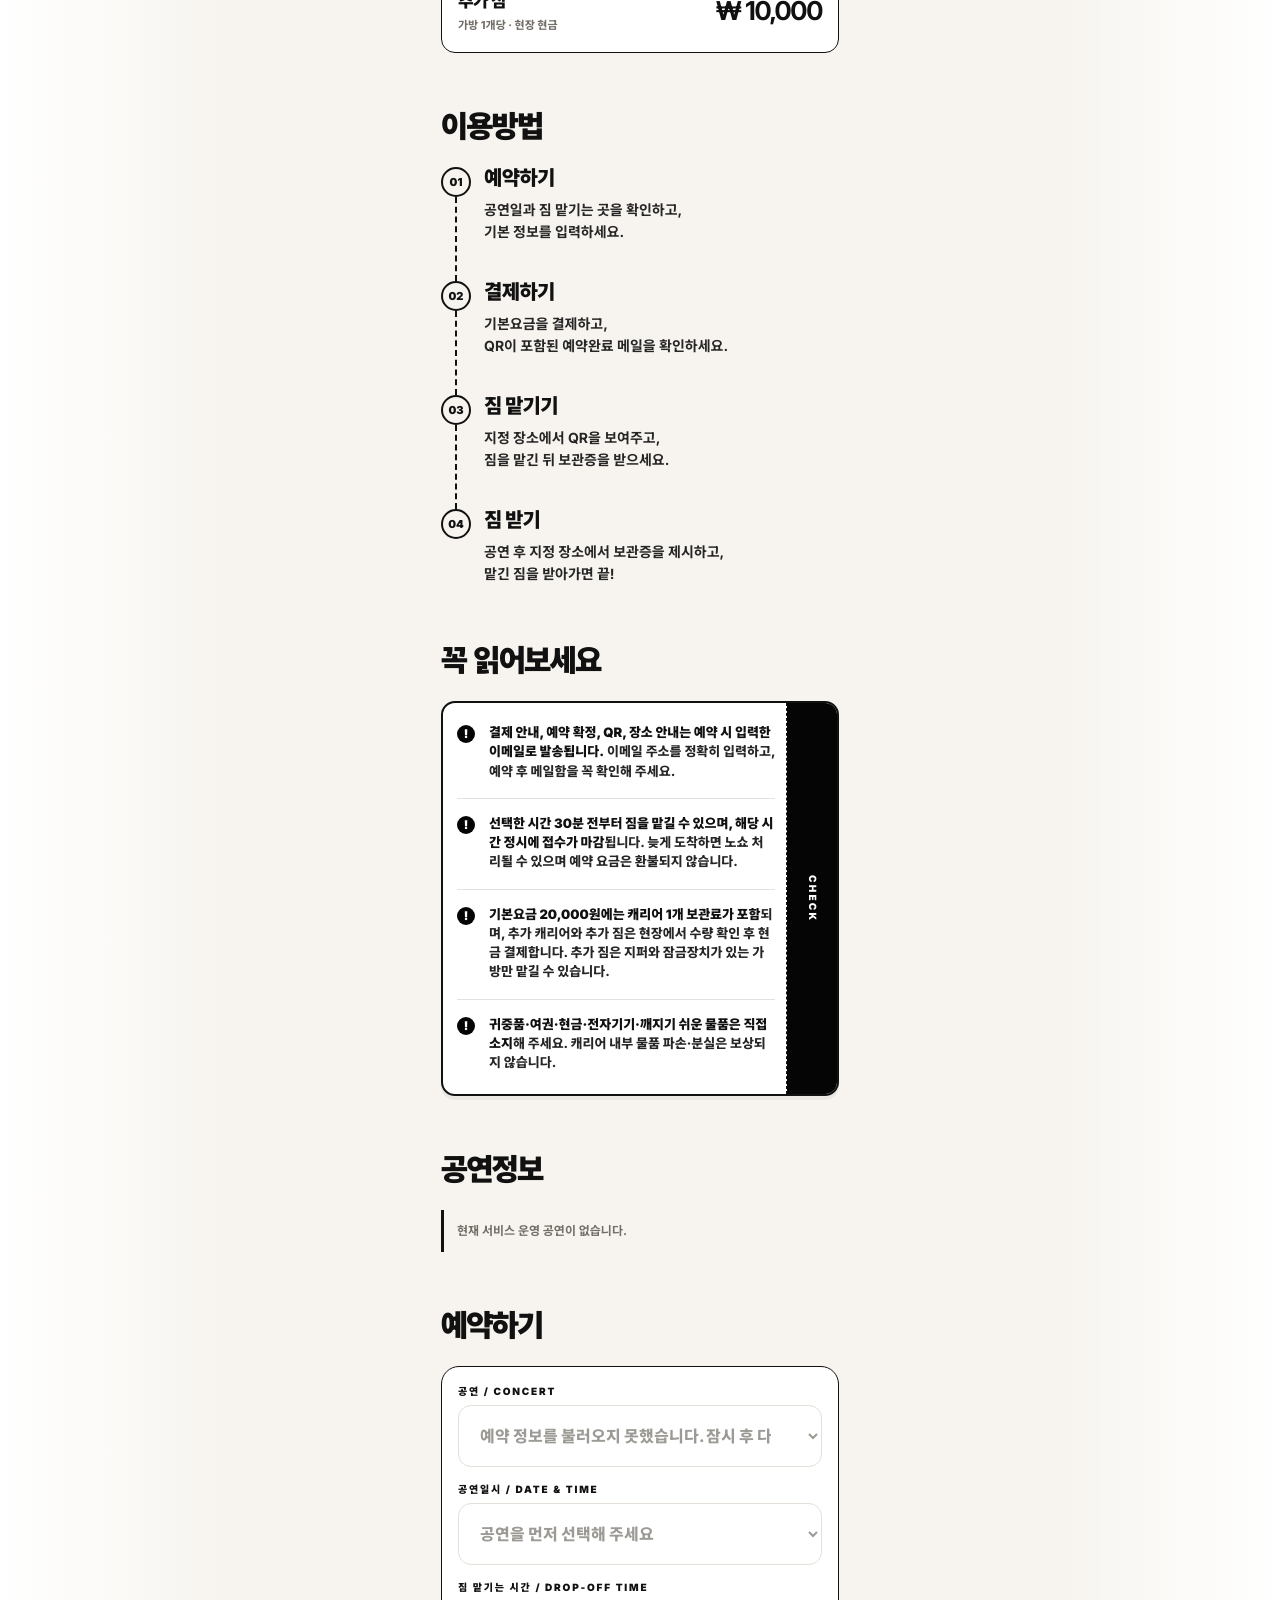
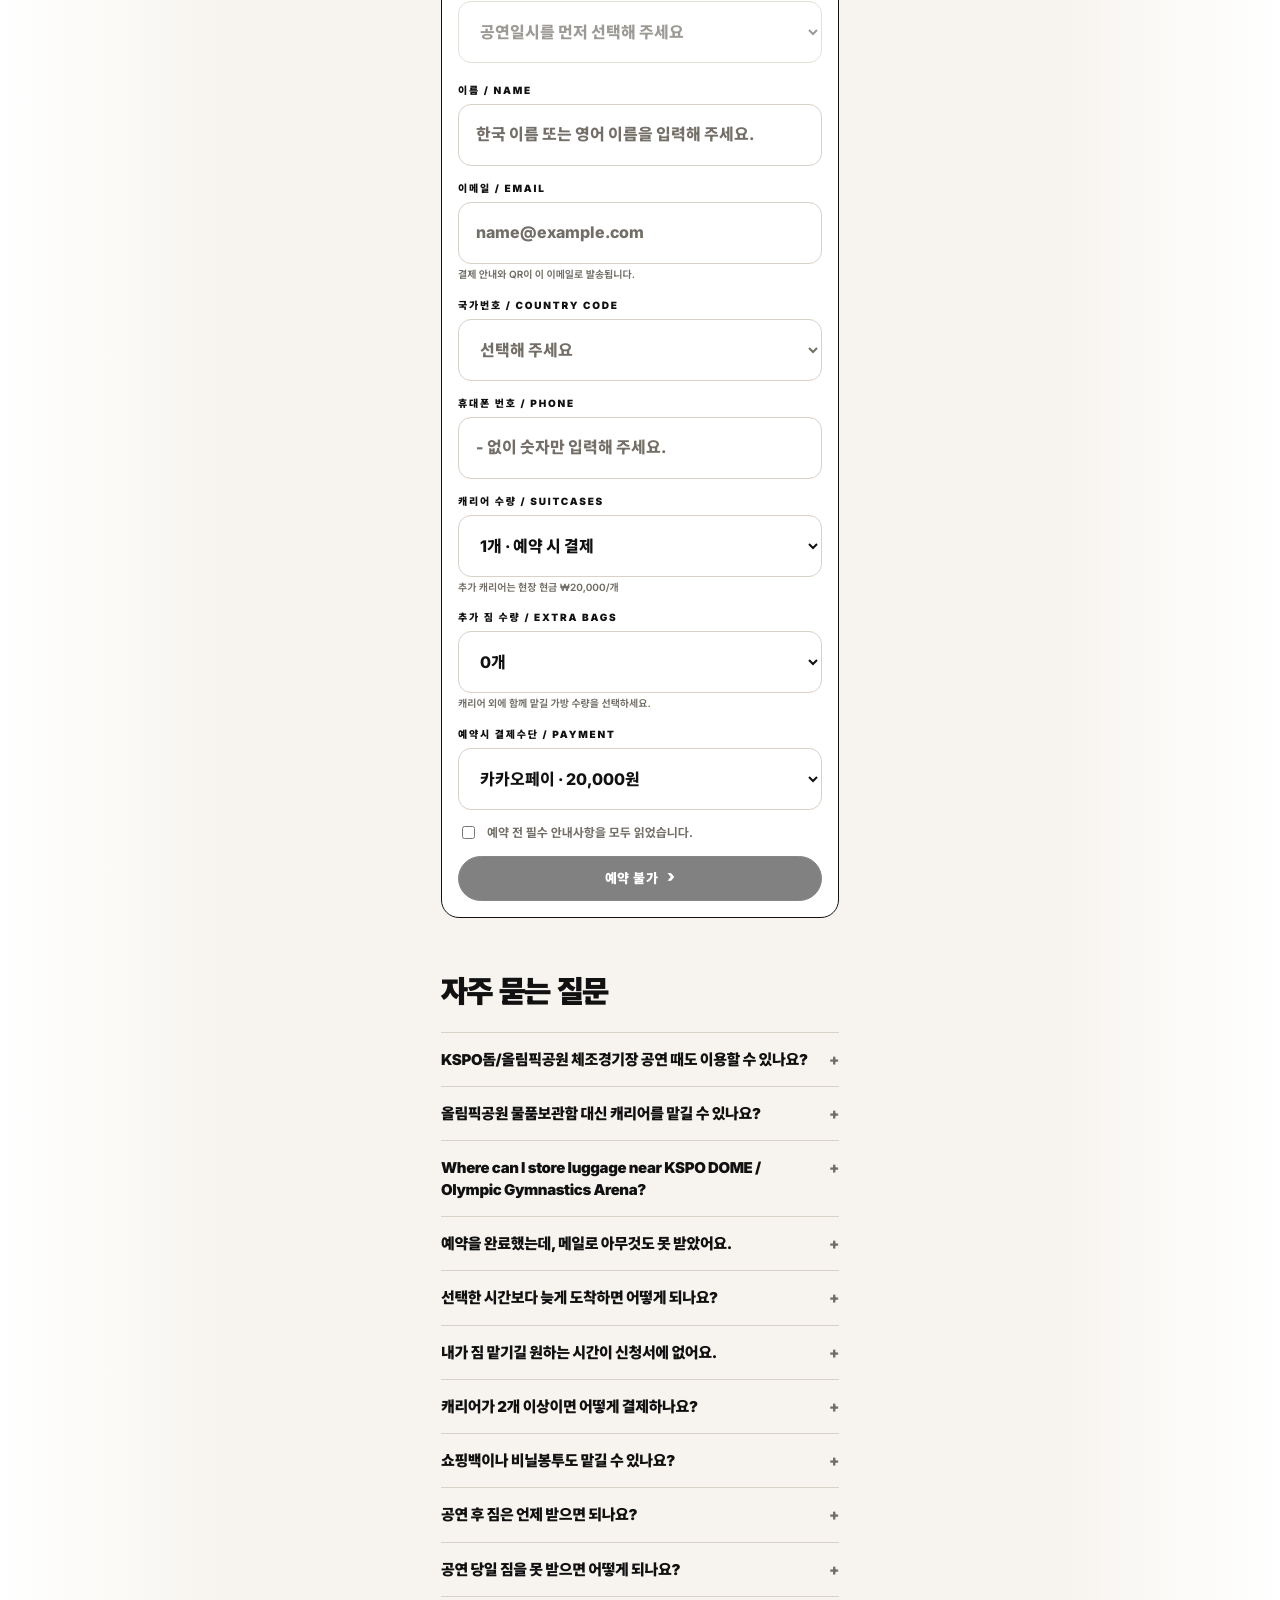
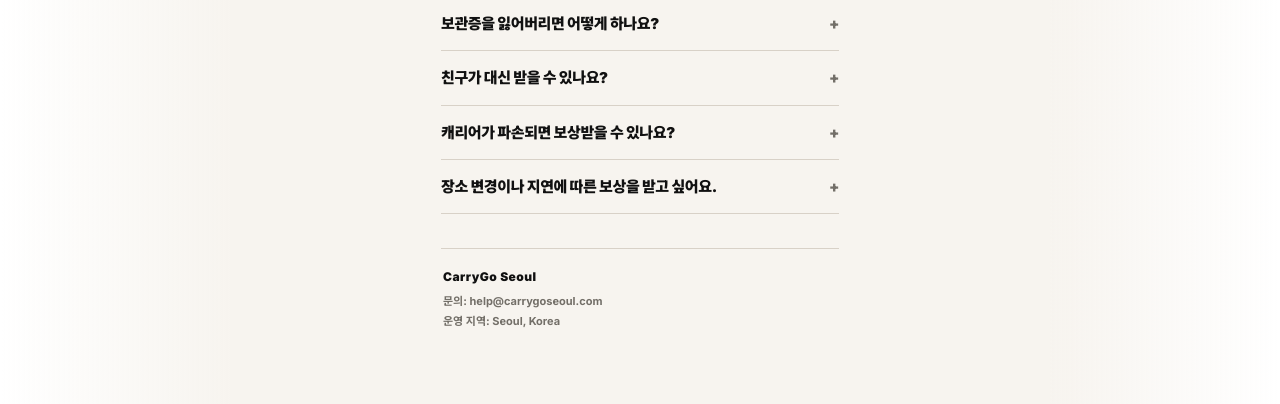
==== commit 0a0e59e4: "Revert "Add KSP0 typo FAQ for KSPO searches" This reverts commit fcc50b4991df3653c4655152c9327390666" ====
--- a/index.html
+++ b/index.html
@@ -20,16 +20,16 @@
 </script>
 <meta charset="utf-8">
 <meta name="viewport" content="width=device-width, initial-scale=1">
-<title>캐리고서울 CarryGo Seoul | KSPO · 올림픽공원 콘서트 짐보관 · 캐리어 보관</title>
-<meta name="description" content="CARRYGO Seoul. KSPO DOME·올림픽공원 콘서트 관객을 위한 공연장 앞 짐보관·캐리어 보관 서비스. 짐은 맡기고 공연에만 집중하세요.">
-<meta name="keywords" content="캐리고서울, CarryGo Seoul, 캐리고, KSPO 짐보관, KSPO DOME 짐보관, KSPO 콘서트 짐보관, 올림픽공원 짐보관, 올림픽공원 콘서트 짐보관, 올림픽공원 캐리어 보관, 공연 짐보관, 콘서트 짐보관, 공연장 짐보관, 콘서트 캐리어 보관, 서울 짐보관, Seoul concert luggage storage, KSPO luggage storage, Olympic Park luggage storage">
+<title>캐리고서울 CarryGo Seoul | KSPO돔 · 올림픽공원 체조경기장 콘서트 짐보관</title>
+<meta name="description" content="CARRYGO Seoul. KSPO돔·올림픽공원 체조경기장 콘서트 관객을 위한 공연장 앞 짐보관·캐리어 보관 서비스. 짐은 맡기고 공연에만 집중하세요.">
+<meta name="keywords" content="캐리고서울, CarryGo Seoul, 캐리고, KSPO 짐보관, KSPO돔 짐보관, KSPO DOME 짐보관, KSPO 콘서트 짐보관, 올림픽공원 체조경기장 짐보관, 올림픽공원 체조경기장 콘서트 짐보관, 체조경기장 짐보관, 체조경기장 콘서트 짐보관, 올림픽체조경기장 짐보관, 올림픽체조경기장 콘서트 짐보관, 올림픽공원 짐보관, 올림픽공원 콘서트 짐보관, 올림픽공원 캐리어 보관, 공연 짐보관, 콘서트 짐보관, 공연장 짐보관, 콘서트 캐리어 보관, 서울 짐보관, Seoul concert luggage storage, KSPO luggage storage, Olympic Park luggage storage">
 <meta name="robots" content="index,follow,max-image-preview:large">
 <meta name="naver-site-verification" content="9fda0472a20d64fa7b8d37042b43562c49956200" />
 <link rel="canonical" href="https://www.carrygoseoul.com/">
 <meta property="og:type" content="website">
 <meta property="og:site_name" content="CarryGo Seoul">
-<meta property="og:title" content="CarryGo Seoul | KSPO · 올림픽공원 콘서트 짐보관">
-<meta property="og:description" content="KSPO DOME·올림픽공원 콘서트 관객을 위한 공연장 앞 짐보관·캐리어 보관 서비스. 짐은 맡기고 공연에만 집중하세요.">
+<meta property="og:title" content="CarryGo Seoul | KSPO돔 · 올림픽공원 체조경기장 콘서트 짐보관">
+<meta property="og:description" content="KSPO돔·올림픽공원 체조경기장 콘서트 관객을 위한 공연장 앞 짐보관·캐리어 보관 서비스. 짐은 맡기고 공연에만 집중하세요.">
 <meta property="og:url" content="https://www.carrygoseoul.com/">
 <meta property="og:image" content="https://www.carrygoseoul.com/assets/logo/carrygo_logo_final.png">
 <meta name="twitter:card" content="summary_large_image">
@@ -40,9 +40,9 @@
   "name": "캐리고서울 CarryGo Seoul",
   "alternateName": ["CarryGo Seoul", "캐리고", "캐리고서울"],
   "url": "https://www.carrygoseoul.com/",
-  "description": "KSPO DOME·올림픽공원 콘서트 관객을 위한 공연장 앞 짐보관·캐리어 보관 서비스",
-  "areaServed": ["Seoul", "Olympic Park", "KSPO DOME"],
-  "serviceType": ["KSPO 짐보관", "KSPO DOME 짐보관", "올림픽공원 짐보관", "공연 짐보관", "콘서트 짐보관", "캐리어 보관", "Seoul concert luggage storage"]
+  "description": "KSPO돔·올림픽공원 체조경기장 콘서트 관객을 위한 공연장 앞 짐보관·캐리어 보관 서비스",
+  "areaServed": ["Seoul", "Olympic Park", "KSPO DOME", "올림픽공원 체조경기장"],
+  "serviceType": ["KSPO 짐보관", "KSPO돔 짐보관", "KSPO DOME 짐보관", "올림픽공원 체조경기장 짐보관", "체조경기장 콘서트 짐보관", "올림픽체조경기장 짐보관", "올림픽공원 짐보관", "공연 짐보관", "콘서트 짐보관", "캐리어 보관", "Seoul concert luggage storage"]
 }
 </script>
 <link rel="icon" href="assets/icons/favicon.svg" type="image/svg+xml">
@@ -79,16 +79,16 @@
       <h1 class="hero-title-kr">짐은 맡기고<br>가볍게 입장<span class="hero-note" aria-hidden="true"><svg viewBox="0 0 58 62" focusable="false"><path class="note-beam" d="M19 11c9.8-2.1 18.8-4.5 28.8-8"/><path class="note-stem left" d="M19 11c.8 11.7 1.1 23.6.7 35.7"/><path class="note-stem right" d="M48 4c1.1 12.5 1 23.5.2 34.7"/><path class="note-head left" d="M18.4 42.7c-5.9-2.2-13 .7-14.7 5.4-1.6 4.4 2.6 8.1 8.7 7 6.3-1.1 10.9-5.5 10.1-9.2-.2-1.3-1.5-2.6-4.1-3.2Z"/><path class="note-head right" d="M47.4 34.8c-5.7-2-12.7.9-14.3 5.5-1.6 4.3 2.3 7.7 8.2 6.7 6.1-1 10.6-5.2 10-8.8-.2-1.5-1.3-2.7-3.9-3.4Z"/><path class="note-pop p1" d="M9 17c-2.2-1.7-3.1-3.7-3-5.9"/><path class="note-pop p2" d="M16 4c1.4-2.1 3-3.1 5.1-3.6"/><path class="note-pop p3" d="M53 18c2.3-1 4.1-2.6 5.2-4.8"/></svg></span></h1>
       <p class="hero-copy">맘 편히, 여유롭게!<br>공연을 즐기세요.</p>
       <figure class="hero-visual"><img src="assets/hero/carrygo-hero-service-scene-transparent.png" alt="공연장 앞에서 고객이 캐리어를 스태프에게 맡기는 장면" loading="eager" fetchpriority="high"></figure>
-      <p class="hero-service-caption">CarryGo는 KSPO DOME·올림픽공원 콘서트 관객을 위한 짐 보관 서비스입니다.</p>
+      <p class="hero-service-caption">CarryGo는 KSPO돔(올림픽공원 체조경기장) 콘서트 관객을 위한 짐 보관 서비스입니다.</p>
       <div class="cta-row"><a class="btn primary cta-motion" href="#reserve">짐보관 예약하기</a><a class="btn secondary" href="#how">이용 방법 보기</a></div>
     </section>
 
     <section class="section desktop-span" id="kspo-storage" aria-label="KSPO 올림픽공원 콘서트 짐보관 안내">
-      <div class="section-title"><h2 class="kr-title">KSPO · 올림픽공원 짐보관</h2></div>
-      <p class="price-note">KSPO DOME, 올림픽공원 공연을 보러 오는 관객을 위한 콘서트 짐보관 서비스입니다. 캐리어와 여행가방은 공연 전 지정 장소에 맡기고, 공연 후 같은 장소에서 찾아가세요.</p>
+      <div class="section-title"><h2 class="kr-title">KSPO돔 · 올림픽공원 체조경기장 짐보관</h2></div>
+      <p class="price-note">KSPO돔(KSPO DOME, 올림픽공원 체조경기장) 공연을 보러 오는 관객을 위한 콘서트 짐보관 서비스입니다. KSPO돔은 올림픽체조경기장/체조경기장으로도 불립니다. 캐리어와 여행가방은 공연 전 지정 장소에 맡기고, 공연 후 같은 장소에서 찾아가세요.</p>
       <div class="checklist">
-        <div class="check-item"><span class="check-mark">✓</span><span><b>KSPO DOME·올림픽공원 콘서트 관객 대상</b>으로 공연 전 짐 맡김과 공연 후 수령을 안내합니다.</span></div>
-        <div class="check-item"><span class="check-mark">✓</span><span><b>콘서트 캐리어 보관, 공연장 짐보관, 서울 콘서트 짐보관</b>을 찾는 분들이 이용할 수 있습니다.</span></div>
+        <div class="check-item"><span class="check-mark">✓</span><span><b>KSPO돔·올림픽공원 체조경기장 콘서트 관객 대상</b>으로 공연 전 짐 맡김과 공연 후 수령을 안내합니다.</span></div>
+        <div class="check-item"><span class="check-mark">✓</span><span><b>올림픽공원 체조경기장 콘서트 짐보관, 콘서트 캐리어 보관, 공연장 짐보관</b>을 찾는 분들이 이용할 수 있습니다.</span></div>
         <div class="check-item"><span class="check-mark">✓</span><span>현장 위치는 공연일 운영 상황에 따라 안내되며, <a href="/location/olympic-park/">올림픽공원 위치 안내</a>에서 최신 위치를 확인할 수 있습니다.</span></div>
       </div>
     </section>
@@ -170,9 +170,9 @@
     <section class="section desktop-span" id="faq" aria-label="faq">
       <div class="section-title"><h2 class="kr-title">자주 묻는 질문</h2></div>
       <div class="faq-list">
-        <details class="faq-item"><summary><strong>KSPO DOME이나 올림픽공원 공연 때도 이용할 수 있나요?</strong></summary><p>네. CarryGo는 KSPO DOME·올림픽공원 콘서트 관객을 위한 짐보관 서비스를 운영합니다. 예약 가능한 공연과 시간대는 홈페이지의 공연정보에서 확인해 주세요.</p></details>
+        <details class="faq-item"><summary><strong>KSPO돔/올림픽공원 체조경기장 공연 때도 이용할 수 있나요?</strong></summary><p>네. CarryGo는 KSPO돔(KSPO DOME, 올림픽공원 체조경기장) 콘서트 관객을 위한 짐보관 서비스를 운영합니다. 예약 가능한 공연과 시간대는 홈페이지의 공연정보에서 확인해 주세요.</p></details>
         <details class="faq-item"><summary><strong>올림픽공원 물품보관함 대신 캐리어를 맡길 수 있나요?</strong></summary><p>공연 당일 물품보관함은 수량과 크기에 제한이 있을 수 있습니다. 캐리어처럼 큰 짐이 있다면 예약 가능한 콘서트 짐보관 옵션을 미리 확인해 주세요.</p></details>
-        <details class="faq-item"><summary><strong>Where can I store luggage near KSPO DOME?</strong></summary><p>CarryGo Seoul provides luggage storage for concert visitors near KSPO DOME and Olympic Park. Please check available concerts, drop-off time, and the location guide before booking.</p></details>
+        <details class="faq-item"><summary><strong>Where can I store luggage near KSPO DOME / Olympic Gymnastics Arena?</strong></summary><p>CarryGo Seoul provides luggage storage for concert visitors near KSPO DOME, also known as Olympic Gymnastics Arena, in Olympic Park. Please check available concerts, drop-off time, and the location guide before booking.</p></details>
         <details class="faq-item"><summary><strong>예약을 완료했는데, 메일로 아무것도 못 받았어요.</strong></summary><p>스팸함/프로모션함을 먼저 확인해 주세요. 그래도 없으면 help@carrygoseoul.com 으로 예약자 이름, 휴대폰 번호, 예약한 결제수단을 보내주세요. 이메일 주소가 잘못되었다면 올바른 이메일 주소도 함께 보내주시면 확인 후 다시 안내드리겠습니다.</p></details>
         <details class="faq-item"><summary><strong>선택한 시간보다 늦게 도착하면 어떻게 되나요?</strong></summary><p>선택 시간 30분 전부터 짐을 맡길 수 있고, 선택한 정시까지 접수해야 합니다. 늦으면 노쇼 처리될 수 있으며 예약 요금은 환불되지 않습니다. 다음 시간대 접수는 현장 상황에 따라 가능할 수 있지만 보장되지 않습니다.</p></details>
         <details class="faq-item"><summary><strong>내가 짐 맡기길 원하는 시간이 신청서에 없어요.</strong></summary><p>공연일시 및 현장 상황에 따라 짐을 맡길 수 있는 시간이 정해집니다. 그 외 시간에는 서비스가 불가합니다.</p></details>
